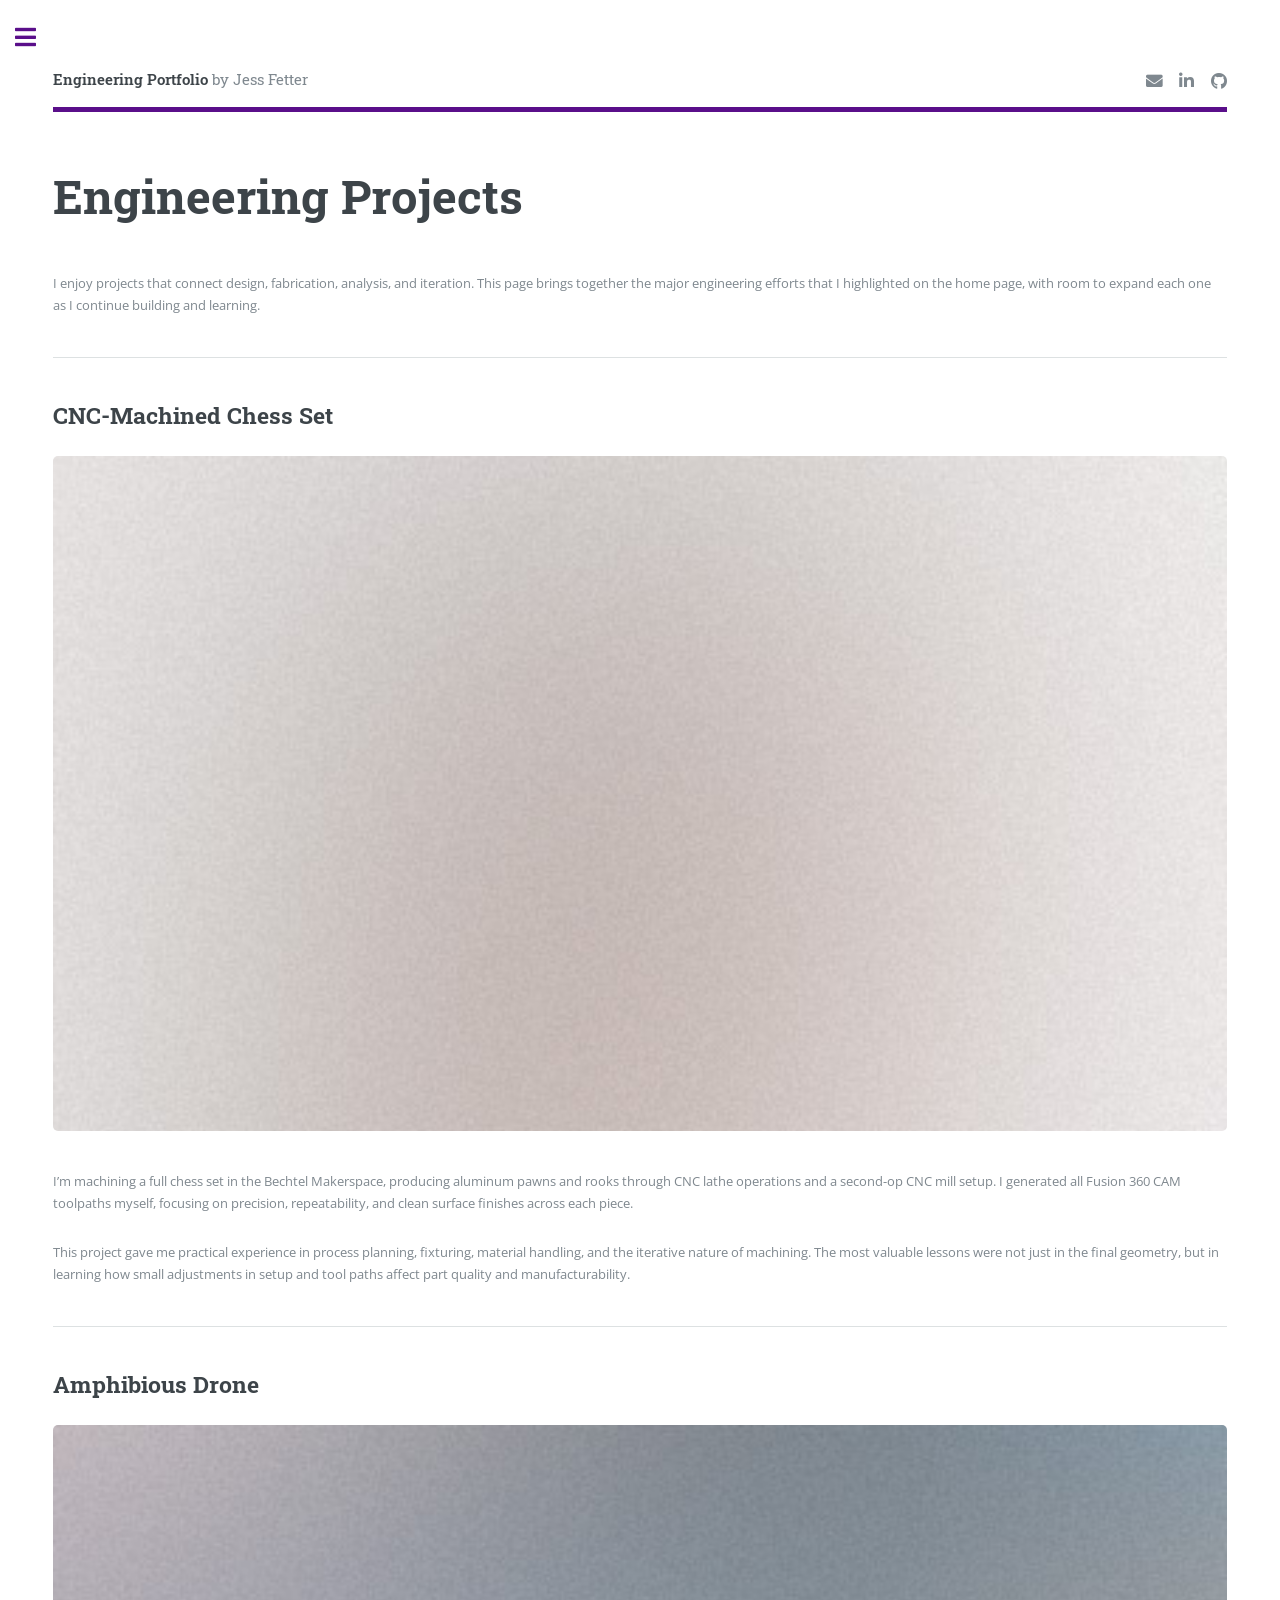
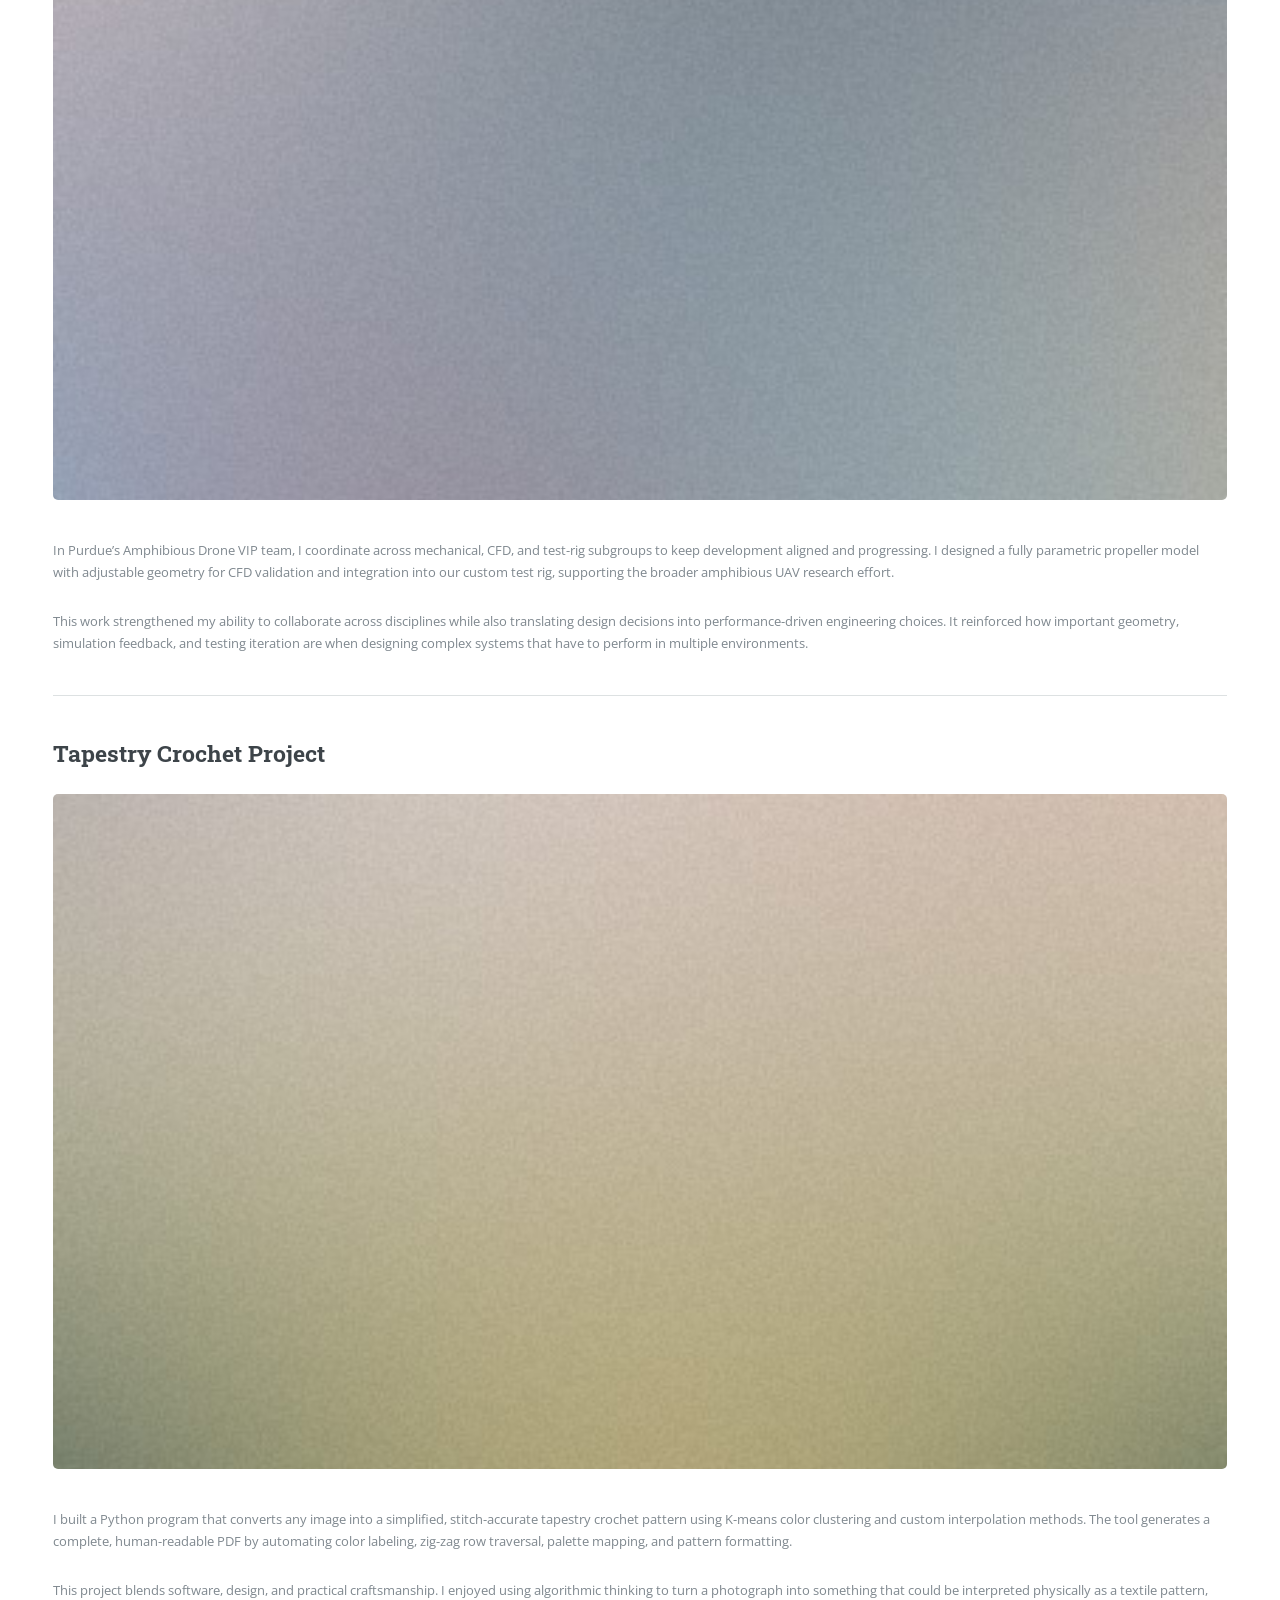
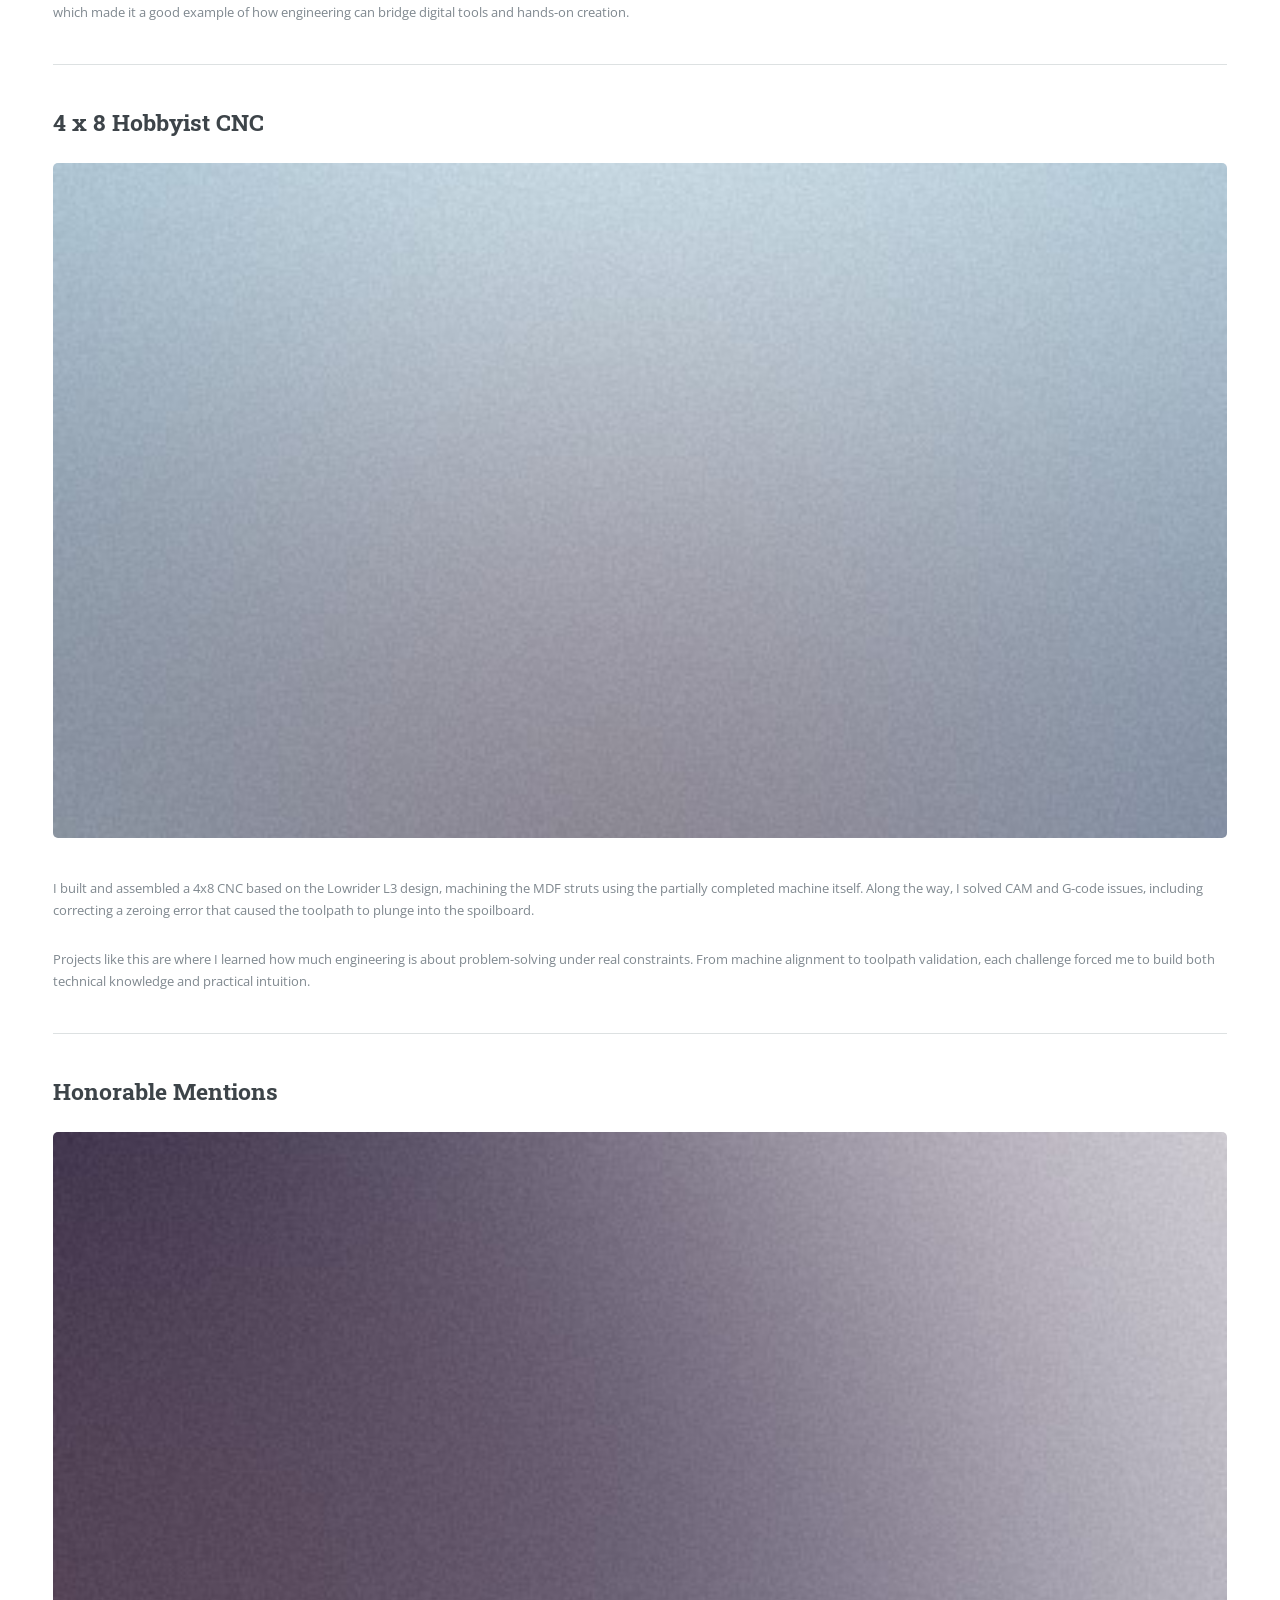
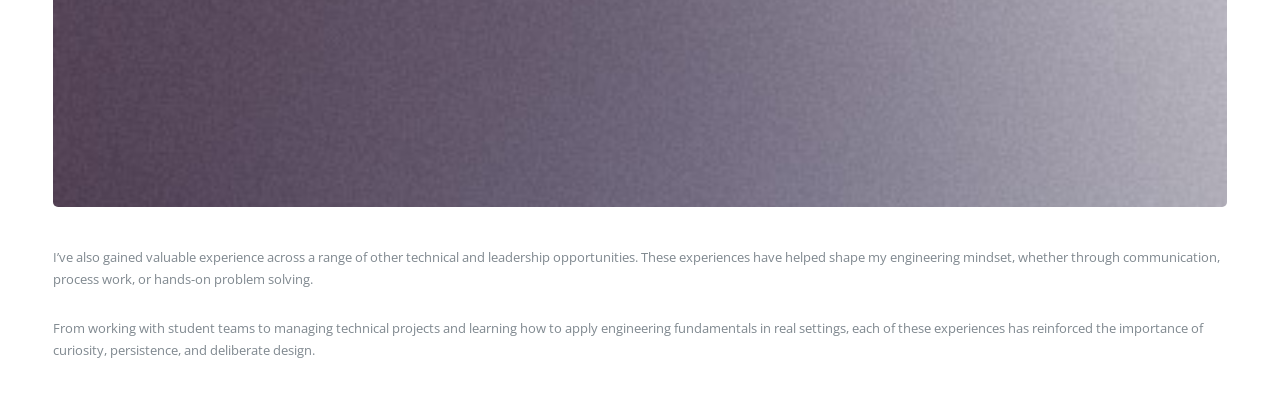
==== Engineering_Projects.html @ 014256ee "Added Images and Specific webpages - image selection still needs a lot of work" ====
<!DOCTYPE HTML>
<!--
	Editorial by HTML5 UP
	html5up.net | @ajlkn
	Free for personal and commercial use under the CCA 3.0 license (html5up.net/license)
-->
<html>
	<head>
		<title>Engineering Projects - Editorial by HTML5 UP</title>
		<meta charset="utf-8" />
		<meta name="viewport" content="width=device-width, initial-scale=1, user-scalable=no" />
		<link rel="stylesheet" href="assets/css/main.css" />
	</head>
	<body class="is-preload">

		<!-- Wrapper -->
			<div id="wrapper">

				<!-- Main -->
					<div id="main">
						<div class="inner">

							<!-- Header -->
								<header id="header">
									<a href="index.html" class="logo"><strong>Engineering Portfolio</strong> by Jess Fetter</a>
									<ul class="icons">
										<li><a href="mailto:fetterj@purdue.edu" class="icon solid fa-envelope" target="_blank" rel="noopener noreferrer"><span class="label">Email</span></a></li>
										<li><a href="https://www.linkedin.com/in/jessfetter" class="icon brands fa-linkedin-in" target="_blank" rel="noopener noreferrer"><span class="label">linkedin</span></a></li>
										<li><a href="https://github.com/JessFetter" class="icon brands fab fa-github" target="_blank" rel="noopener noreferrer"><span class="label">github</span></a></li>
									</ul>
								</header>

							<!-- Content -->
								<section id="engineering-projects">
									<header class="main">
										<h1>Engineering Projects</h1>
									</header>

									<p>I enjoy projects that connect design, fabrication, analysis, and iteration. This page brings together the major engineering efforts that I highlighted on the home page, with room to expand each one as I continue building and learning.</p>

									<hr class="major" />

									<article id="chess-set">
										<h2>CNC-Machined Chess Set</h2>
										<span class="image main"><img src="images/pic01.jpg" alt="CNC-machined chess set project" /></span>
										<p>I’m machining a full chess set in the Bechtel Makerspace, producing aluminum pawns and rooks through CNC lathe operations and a second-op CNC mill setup. I generated all Fusion 360 CAM toolpaths myself, focusing on precision, repeatability, and clean surface finishes across each piece.</p>
										<p>This project gave me practical experience in process planning, fixturing, material handling, and the iterative nature of machining. The most valuable lessons were not just in the final geometry, but in learning how small adjustments in setup and tool paths affect part quality and manufacturability.</p>
									</article>

									<hr class="major" />

									<article id="amphibious-drone">
										<h2>Amphibious Drone</h2>
										<span class="image main"><img src="images/pic02.jpg" alt="Amphibious drone project" /></span>
										<p>In Purdue’s Amphibious Drone VIP team, I coordinate across mechanical, CFD, and test-rig subgroups to keep development aligned and progressing. I designed a fully parametric propeller model with adjustable geometry for CFD validation and integration into our custom test rig, supporting the broader amphibious UAV research effort.</p>
										<p>This work strengthened my ability to collaborate across disciplines while also translating design decisions into performance-driven engineering choices. It reinforced how important geometry, simulation feedback, and testing iteration are when designing complex systems that have to perform in multiple environments.</p>
									</article>

									<hr class="major" />

									<article id="tapestry-crochet">
										<h2>Tapestry Crochet Project</h2>
										<span class="image main"><img src="images/pic03.jpg" alt="Tapestry crochet project" /></span>
										<p>I built a Python program that converts any image into a simplified, stitch-accurate tapestry crochet pattern using K-means color clustering and custom interpolation methods. The tool generates a complete, human-readable PDF by automating color labeling, zig-zag row traversal, palette mapping, and pattern formatting.</p>
										<p>This project blends software, design, and practical craftsmanship. I enjoyed using algorithmic thinking to turn a photograph into something that could be interpreted physically as a textile pattern, which made it a good example of how engineering can bridge digital tools and hands-on creation.</p>
									</article>

									<hr class="major" />

									<article id="hobbyist-cnc">
										<h2>4 x 8 Hobbyist CNC</h2>
										<span class="image main"><img src="images/pic04.jpg" alt="Hobbyist CNC project" /></span>
										<p>I built and assembled a 4x8 CNC based on the Lowrider L3 design, machining the MDF struts using the partially completed machine itself. Along the way, I solved CAM and G-code issues, including correcting a zeroing error that caused the toolpath to plunge into the spoilboard.</p>
										<p>Projects like this are where I learned how much engineering is about problem-solving under real constraints. From machine alignment to toolpath validation, each challenge forced me to build both technical knowledge and practical intuition.</p>
									</article>

									<hr class="major" />

									<article id="honorable-mentions">
										<h2>Honorable Mentions</h2>
										<span class="image main"><img src="images/pic05.jpg" alt="Honorable mentions project" /></span>
										<p>I’ve also gained valuable experience across a range of other technical and leadership opportunities. These experiences have helped shape my engineering mindset, whether through communication, process work, or hands-on problem solving.</p>
										<p>From working with student teams to managing technical projects and learning how to apply engineering fundamentals in real settings, each of these experiences has reinforced the importance of curiosity, persistence, and deliberate design.</p>
									</article>

								</section>

						</div>
					</div>

<!-- Sidebar -->
					<div id="sidebar">
						<div class="inner">

							<!-- Menu -->
								<nav id="menu">
									<header class="major">
										<h2>Menu</h2>
									</header>
									<ul>
											<li><a href="index.html">Home</a></li>
											<li>
												<span class="opener">Projects</span>
												<ul>
													<li><a href="Engineering_Projects.html">Engineering Projects</a></li>													<li><a href="upper_story.html">Upper Story</a></li>													<li><a href="fun_projects.html">Fun / Random Projects</a></li>
												</ul>
											</li>
											<li><a href="Fetter,Jessica - Resume Fall 2026.pdf" target="_blank" rel="noopener noreferrer">Resume</a></li>
									</ul>
								</nav>



							<!-- Section -->
								<section>
									<header class="major">
										<h2>Get in touch</h2>
									</header>
									<ul class="contact">
										<li class="icon solid fa-envelope"><a href="mailto:fetterj@purdue.edu">fetterj@purdue.edu</a></li>
										<li class="icon brands fa-linkedin-in"><a href = "https://www.linkedin.com/in/jessfetter">www.linkedin.com/in/jessfetter</a></li>
										<li class="icon brands fab fa-github"><a href="https://github.com/JessFetter">https://github.com/JessFetter</a></li>
										<li class="icon solid fa-phone">(585) 667-4882</li>
									</ul>
								</section>

							<!-- Footer -->
								<footer id="footer">
									<p class="copyright">&copy; 2026 Jessica Fetter | MIT License. Design: <a href="https://html5up.net" target="_blank" rel="noopener noreferrer">HTML5 UP</a>.</p>
								</footer>
						</div>
					</div>

			</div>

		<!-- Scripts -->
			<script src="assets/js/jquery.min.js"></script>
			<script src="assets/js/browser.min.js"></script>
			<script src="assets/js/breakpoints.min.js"></script>
			<script src="assets/js/util.js"></script>
			<script src="assets/js/main.js"></script>

	</body>
</html>
---- assets/css/main.css ----
@import url(fontawesome-all.min.css);
@import url("https://fonts.googleapis.com/css?family=Open+Sans:400,600,400italic,600italic|Roboto+Slab:400,700");
/*
	Editorial by HTML5 UP
	html5up.net | @ajlkn
	Free for personal and commercial use under the CCA 3.0 license (html5up.net/license)
*/
html, body, div, span, applet, object,
iframe, h1, h2, h3, h4, h5, h6, p, blockquote,
pre, a, abbr, acronym, address, big, cite,
code, del, dfn, em, img, ins, kbd, q, s, samp,
small, strike, strong, sub, sup, tt, var, b,
u, i, center, dl, dt, dd, ol, ul, li, fieldset,
form, label, legend, table, caption, tbody,
tfoot, thead, tr, th, td, article, aside,
canvas, details, embed, figure, figcaption,
footer, header, hgroup, menu, nav, output, ruby,
section, summary, time, mark, audio, video {
  margin: 0;
  padding: 0;
  border: 0;
  font-size: 100%;
  font: inherit;
  vertical-align: baseline; }

article, aside, details, figcaption, figure,
footer, header, hgroup, menu, nav, section {
  display: block; }

body {
  line-height: 1; }

ol, ul {
  list-style: none; }

blockquote, q {
  quotes: none; }
  blockquote:before, blockquote:after, q:before, q:after {
    content: '';
    content: none; }

table {
  border-collapse: collapse;
  border-spacing: 0; }

body {
  -webkit-text-size-adjust: none; }

mark {
  background-color: transparent;
  color: inherit; }

input::-moz-focus-inner {
  border: 0;
  padding: 0; }

input, select, textarea {
  -moz-appearance: none;
  -webkit-appearance: none;
  -ms-appearance: none;
  appearance: none; }

/* Basic */
@-ms-viewport {
  width: device-width; }

body {
  -ms-overflow-style: scrollbar; }

@media screen and (max-width: 480px) {
  html, body {
    min-width: 320px; } }

html {
  box-sizing: border-box; }

*, *:before, *:after {
  box-sizing: inherit; }

body {
  background: #ffffff; }
  body.is-preload *, body.is-preload *:before, body.is-preload *:after, body.is-resizing *, body.is-resizing *:before, body.is-resizing *:after {
    -moz-animation: none !important;
    -webkit-animation: none !important;
    -ms-animation: none !important;
    animation: none !important;
    -moz-transition: none !important;
    -webkit-transition: none !important;
    -ms-transition: none !important;
    transition: none !important; }

/* Type */
body, input, select, textarea {
  color: #7f888f;
  font-family: "Open Sans", sans-serif;
  font-size: 13pt;
  font-weight: 400;
  line-height: 1.65; }
  @media screen and (max-width: 1680px) {
    body, input, select, textarea {
      font-size: 11pt; } }
  @media screen and (max-width: 1280px) {
    body, input, select, textarea {
      font-size: 10pt; } }
  @media screen and (max-width: 360px) {
    body, input, select, textarea {
      font-size: 9pt; } }

a {
  -moz-transition: color 0.2s ease-in-out, border-bottom-color 0.2s ease-in-out;
  -webkit-transition: color 0.2s ease-in-out, border-bottom-color 0.2s ease-in-out;
  -ms-transition: color 0.2s ease-in-out, border-bottom-color 0.2s ease-in-out;
  transition: color 0.2s ease-in-out, border-bottom-color 0.2s ease-in-out;
  border-bottom: dotted 1px;
  color: #5a0f8a;
  text-decoration: none; }
  a:hover {
    border-bottom-color: #5a0f8a;
    color: #5a0f8a !important; }
    a:hover strong {
      color: inherit; }

strong, b {
  color: #3d4449;
  font-weight: 600; }

em, i {
  font-style: italic; }

p {
  margin: 0 0 2em 0; }

h1, h2, h3, h4, h5, h6 {
  color: #3d4449;
  font-family: "Roboto Slab", serif;
  font-weight: 700;
  line-height: 1.5;
  margin: 0 0 1em 0; }
  h1 a, h2 a, h3 a, h4 a, h5 a, h6 a {
    color: inherit;
    text-decoration: none;
    border-bottom: 0; }

h1 {
  font-size: 4em;
  margin: 0 0 0.5em 0;
  line-height: 1.3; }

h2 {
  font-size: 1.75em; }

h3 {
  font-size: 1.25em; }

h4 {
  font-size: 1.1em; }

h5 {
  font-size: 0.9em; }

h6 {
  font-size: 0.7em; }

@media screen and (max-width: 1680px) {
  h1 {
    font-size: 3.5em; } }

@media screen and (max-width: 980px) {
  h1 {
    font-size: 3.25em; } }

@media screen and (max-width: 736px) {
  h1 {
    font-size: 2em;
    line-height: 1.4; }
  h2 {
    font-size: 1.5em; } }

sub {
  font-size: 0.8em;
  position: relative;
  top: 0.5em; }

sup {
  font-size: 0.8em;
  position: relative;
  top: -0.5em; }

blockquote {
  border-left: solid 3px rgba(210, 215, 217, 0.75);
  font-style: italic;
  margin: 0 0 2em 0;
  padding: 0.5em 0 0.5em 2em; }

code {
  background: rgba(230, 235, 237, 0.25);
  border-radius: 0.375em;
  border: solid 1px rgba(210, 215, 217, 0.75);
  font-family: "Courier New", monospace;
  font-size: 0.9em;
  margin: 0 0.25em;
  padding: 0.25em 0.65em; }

pre {
  -webkit-overflow-scrolling: touch;
  font-family: "Courier New", monospace;
  font-size: 0.9em;
  margin: 0 0 2em 0; }
  pre code {
    display: block;
    line-height: 1.75;
    padding: 1em 1.5em;
    overflow-x: auto; }

hr {
  border: 0;
  border-bottom: solid 1px rgba(210, 215, 217, 0.75);
  margin: 2em 0; }
  hr.major {
    margin: 3em 0; }

.align-left {
  text-align: left; }

.align-center {
  text-align: center; }

.align-right {
  text-align: right; }

/* Row */
.row {
  display: flex;
  flex-wrap: wrap;
  box-sizing: border-box;
  align-items: stretch; }
  .row > * {
    box-sizing: border-box; }
  .row.gtr-uniform > * > :last-child {
    margin-bottom: 0; }
  .row.aln-left {
    justify-content: flex-start; }
  .row.aln-center {
    justify-content: center; }
  .row.aln-right {
    justify-content: flex-end; }
  .row.aln-top {
    align-items: flex-start; }
  .row.aln-middle {
    align-items: center; }
  .row.aln-bottom {
    align-items: flex-end; }
  .row > .imp {
    order: -1; }
  .row > .col-1 {
    width: 8.33333%; }
  .row > .off-1 {
    margin-left: 8.33333%; }
  .row > .col-2 {
    width: 16.66667%; }
  .row > .off-2 {
    margin-left: 16.66667%; }
  .row > .col-3 {
    width: 25%; }
  .row > .off-3 {
    margin-left: 25%; }
  .row > .col-4 {
    width: 33.33333%; }
  .row > .off-4 {
    margin-left: 33.33333%; }
  .row > .col-5 {
    width: 41.66667%; }
  .row > .off-5 {
    margin-left: 41.66667%; }
  .row > .col-6 {
    width: 50%; }
  .row > .off-6 {
    margin-left: 50%; }
  .row > .col-7 {
    width: 58.33333%; }
  .row > .off-7 {
    margin-left: 58.33333%; }
  .row > .col-8 {
    width: 66.66667%; }
  .row > .off-8 {
    margin-left: 66.66667%; }
  .row > .col-9 {
    width: 75%; }
  .row > .off-9 {
    margin-left: 75%; }
  .row > .col-10 {
    width: 83.33333%; }
  .row > .off-10 {
    margin-left: 83.33333%; }
  .row > .col-11 {
    width: 91.66667%; }
  .row > .off-11 {
    margin-left: 91.66667%; }
  .row > .col-12 {
    width: 100%; }
  .row > .off-12 {
    margin-left: 100%; }
  .row.gtr-0 {
    margin-top: 0;
    margin-left: 0em; }
    .row.gtr-0 > * {
      padding: 0 0 0 0em; }
    .row.gtr-0.gtr-uniform {
      margin-top: 0em; }
      .row.gtr-0.gtr-uniform > * {
        padding-top: 0em; }
  .row.gtr-25 {
    margin-top: 0;
    margin-left: -0.375em; }
    .row.gtr-25 > * {
      padding: 0 0 0 0.375em; }
    .row.gtr-25.gtr-uniform {
      margin-top: -0.375em; }
      .row.gtr-25.gtr-uniform > * {
        padding-top: 0.375em; }
  .row.gtr-50 {
    margin-top: 0;
    margin-left: -0.75em; }
    .row.gtr-50 > * {
      padding: 0 0 0 0.75em; }
    .row.gtr-50.gtr-uniform {
      margin-top: -0.75em; }
      .row.gtr-50.gtr-uniform > * {
        padding-top: 0.75em; }
  .row {
    margin-top: 0;
    margin-left: -1.5em; }
    .row > * {
      padding: 0 0 0 1.5em; }
    .row.gtr-uniform {
      margin-top: -1.5em; }
      .row.gtr-uniform > * {
        padding-top: 1.5em; }
  .row.gtr-150 {
    margin-top: 0;
    margin-left: -2.25em; }
    .row.gtr-150 > * {
      padding: 0 0 0 2.25em; }
    .row.gtr-150.gtr-uniform {
      margin-top: -2.25em; }
      .row.gtr-150.gtr-uniform > * {
        padding-top: 2.25em; }
  .row.gtr-200 {
    margin-top: 0;
    margin-left: -3em; }
    .row.gtr-200 > * {
      padding: 0 0 0 3em; }
    .row.gtr-200.gtr-uniform {
      margin-top: -3em; }
      .row.gtr-200.gtr-uniform > * {
        padding-top: 3em; }
  @media screen and (max-width: 1680px) {
    .row {
      display: flex;
      flex-wrap: wrap;
      box-sizing: border-box;
      align-items: stretch; }
      .row > * {
        box-sizing: border-box; }
      .row.gtr-uniform > * > :last-child {
        margin-bottom: 0; }
      .row.aln-left {
        justify-content: flex-start; }
      .row.aln-center {
        justify-content: center; }
      .row.aln-right {
        justify-content: flex-end; }
      .row.aln-top {
        align-items: flex-start; }
      .row.aln-middle {
        align-items: center; }
      .row.aln-bottom {
        align-items: flex-end; }
      .row > .imp-xlarge {
        order: -1; }
      .row > .col-1-xlarge {
        width: 8.33333%; }
      .row > .off-1-xlarge {
        margin-left: 8.33333%; }
      .row > .col-2-xlarge {
        width: 16.66667%; }
      .row > .off-2-xlarge {
        margin-left: 16.66667%; }
      .row > .col-3-xlarge {
        width: 25%; }
      .row > .off-3-xlarge {
        margin-left: 25%; }
      .row > .col-4-xlarge {
        width: 33.33333%; }
      .row > .off-4-xlarge {
        margin-left: 33.33333%; }
      .row > .col-5-xlarge {
        width: 41.66667%; }
      .row > .off-5-xlarge {
        margin-left: 41.66667%; }
      .row > .col-6-xlarge {
        width: 50%; }
      .row > .off-6-xlarge {
        margin-left: 50%; }
      .row > .col-7-xlarge {
        width: 58.33333%; }
      .row > .off-7-xlarge {
        margin-left: 58.33333%; }
      .row > .col-8-xlarge {
        width: 66.66667%; }
      .row > .off-8-xlarge {
        margin-left: 66.66667%; }
      .row > .col-9-xlarge {
        width: 75%; }
      .row > .off-9-xlarge {
        margin-left: 75%; }
      .row > .col-10-xlarge {
        width: 83.33333%; }
      .row > .off-10-xlarge {
        margin-left: 83.33333%; }
      .row > .col-11-xlarge {
        width: 91.66667%; }
      .row > .off-11-xlarge {
        margin-left: 91.66667%; }
      .row > .col-12-xlarge {
        width: 100%; }
      .row > .off-12-xlarge {
        margin-left: 100%; }
      .row.gtr-0 {
        margin-top: 0;
        margin-left: 0em; }
        .row.gtr-0 > * {
          padding: 0 0 0 0em; }
        .row.gtr-0.gtr-uniform {
          margin-top: 0em; }
          .row.gtr-0.gtr-uniform > * {
            padding-top: 0em; }
      .row.gtr-25 {
        margin-top: 0;
        margin-left: -0.375em; }
        .row.gtr-25 > * {
          padding: 0 0 0 0.375em; }
        .row.gtr-25.gtr-uniform {
          margin-top: -0.375em; }
          .row.gtr-25.gtr-uniform > * {
            padding-top: 0.375em; }
      .row.gtr-50 {
        margin-top: 0;
        margin-left: -0.75em; }
        .row.gtr-50 > * {
          padding: 0 0 0 0.75em; }
        .row.gtr-50.gtr-uniform {
          margin-top: -0.75em; }
          .row.gtr-50.gtr-uniform > * {
            padding-top: 0.75em; }
      .row {
        margin-top: 0;
        margin-left: -1.5em; }
        .row > * {
          padding: 0 0 0 1.5em; }
        .row.gtr-uniform {
          margin-top: -1.5em; }
          .row.gtr-uniform > * {
            padding-top: 1.5em; }
      .row.gtr-150 {
        margin-top: 0;
        margin-left: -2.25em; }
        .row.gtr-150 > * {
          padding: 0 0 0 2.25em; }
        .row.gtr-150.gtr-uniform {
          margin-top: -2.25em; }
          .row.gtr-150.gtr-uniform > * {
            padding-top: 2.25em; }
      .row.gtr-200 {
        margin-top: 0;
        margin-left: -3em; }
        .row.gtr-200 > * {
          padding: 0 0 0 3em; }
        .row.gtr-200.gtr-uniform {
          margin-top: -3em; }
          .row.gtr-200.gtr-uniform > * {
            padding-top: 3em; } }
  @media screen and (max-width: 1280px) {
    .row {
      display: flex;
      flex-wrap: wrap;
      box-sizing: border-box;
      align-items: stretch; }
      .row > * {
        box-sizing: border-box; }
      .row.gtr-uniform > * > :last-child {
        margin-bottom: 0; }
      .row.aln-left {
        justify-content: flex-start; }
      .row.aln-center {
        justify-content: center; }
      .row.aln-right {
        justify-content: flex-end; }
      .row.aln-top {
        align-items: flex-start; }
      .row.aln-middle {
        align-items: center; }
      .row.aln-bottom {
        align-items: flex-end; }
      .row > .imp-large {
        order: -1; }
      .row > .col-1-large {
        width: 8.33333%; }
      .row > .off-1-large {
        margin-left: 8.33333%; }
      .row > .col-2-large {
        width: 16.66667%; }
      .row > .off-2-large {
        margin-left: 16.66667%; }
      .row > .col-3-large {
        width: 25%; }
      .row > .off-3-large {
        margin-left: 25%; }
      .row > .col-4-large {
        width: 33.33333%; }
      .row > .off-4-large {
        margin-left: 33.33333%; }
      .row > .col-5-large {
        width: 41.66667%; }
      .row > .off-5-large {
        margin-left: 41.66667%; }
      .row > .col-6-large {
        width: 50%; }
      .row > .off-6-large {
        margin-left: 50%; }
      .row > .col-7-large {
        width: 58.33333%; }
      .row > .off-7-large {
        margin-left: 58.33333%; }
      .row > .col-8-large {
        width: 66.66667%; }
      .row > .off-8-large {
        margin-left: 66.66667%; }
      .row > .col-9-large {
        width: 75%; }
      .row > .off-9-large {
        margin-left: 75%; }
      .row > .col-10-large {
        width: 83.33333%; }
      .row > .off-10-large {
        margin-left: 83.33333%; }
      .row > .col-11-large {
        width: 91.66667%; }
      .row > .off-11-large {
        margin-left: 91.66667%; }
      .row > .col-12-large {
        width: 100%; }
      .row > .off-12-large {
        margin-left: 100%; }
      .row.gtr-0 {
        margin-top: 0;
        margin-left: 0em; }
        .row.gtr-0 > * {
          padding: 0 0 0 0em; }
        .row.gtr-0.gtr-uniform {
          margin-top: 0em; }
          .row.gtr-0.gtr-uniform > * {
            padding-top: 0em; }
      .row.gtr-25 {
        margin-top: 0;
        margin-left: -0.375em; }
        .row.gtr-25 > * {
          padding: 0 0 0 0.375em; }
        .row.gtr-25.gtr-uniform {
          margin-top: -0.375em; }
          .row.gtr-25.gtr-uniform > * {
            padding-top: 0.375em; }
      .row.gtr-50 {
        margin-top: 0;
        margin-left: -0.75em; }
        .row.gtr-50 > * {
          padding: 0 0 0 0.75em; }
        .row.gtr-50.gtr-uniform {
          margin-top: -0.75em; }
          .row.gtr-50.gtr-uniform > * {
            padding-top: 0.75em; }
      .row {
        margin-top: 0;
        margin-left: -1.5em; }
        .row > * {
          padding: 0 0 0 1.5em; }
        .row.gtr-uniform {
          margin-top: -1.5em; }
          .row.gtr-uniform > * {
            padding-top: 1.5em; }
      .row.gtr-150 {
        margin-top: 0;
        margin-left: -2.25em; }
        .row.gtr-150 > * {
          padding: 0 0 0 2.25em; }
        .row.gtr-150.gtr-uniform {
          margin-top: -2.25em; }
          .row.gtr-150.gtr-uniform > * {
            padding-top: 2.25em; }
      .row.gtr-200 {
        margin-top: 0;
        margin-left: -3em; }
        .row.gtr-200 > * {
          padding: 0 0 0 3em; }
        .row.gtr-200.gtr-uniform {
          margin-top: -3em; }
          .row.gtr-200.gtr-uniform > * {
            padding-top: 3em; } }
  @media screen and (max-width: 980px) {
    .row {
      display: flex;
      flex-wrap: wrap;
      box-sizing: border-box;
      align-items: stretch; }
      .row > * {
        box-sizing: border-box; }
      .row.gtr-uniform > * > :last-child {
        margin-bottom: 0; }
      .row.aln-left {
        justify-content: flex-start; }
      .row.aln-center {
        justify-content: center; }
      .row.aln-right {
        justify-content: flex-end; }
      .row.aln-top {
        align-items: flex-start; }
      .row.aln-middle {
        align-items: center; }
      .row.aln-bottom {
        align-items: flex-end; }
      .row > .imp-medium {
        order: -1; }
      .row > .col-1-medium {
        width: 8.33333%; }
      .row > .off-1-medium {
        margin-left: 8.33333%; }
      .row > .col-2-medium {
        width: 16.66667%; }
      .row > .off-2-medium {
        margin-left: 16.66667%; }
      .row > .col-3-medium {
        width: 25%; }
      .row > .off-3-medium {
        margin-left: 25%; }
      .row > .col-4-medium {
        width: 33.33333%; }
      .row > .off-4-medium {
        margin-left: 33.33333%; }
      .row > .col-5-medium {
        width: 41.66667%; }
      .row > .off-5-medium {
        margin-left: 41.66667%; }
      .row > .col-6-medium {
        width: 50%; }
      .row > .off-6-medium {
        margin-left: 50%; }
      .row > .col-7-medium {
        width: 58.33333%; }
      .row > .off-7-medium {
        margin-left: 58.33333%; }
      .row > .col-8-medium {
        width: 66.66667%; }
      .row > .off-8-medium {
        margin-left: 66.66667%; }
      .row > .col-9-medium {
        width: 75%; }
      .row > .off-9-medium {
        margin-left: 75%; }
      .row > .col-10-medium {
        width: 83.33333%; }
      .row > .off-10-medium {
        margin-left: 83.33333%; }
      .row > .col-11-medium {
        width: 91.66667%; }
      .row > .off-11-medium {
        margin-left: 91.66667%; }
      .row > .col-12-medium {
        width: 100%; }
      .row > .off-12-medium {
        margin-left: 100%; }
      .row.gtr-0 {
        margin-top: 0;
        margin-left: 0em; }
        .row.gtr-0 > * {
          padding: 0 0 0 0em; }
        .row.gtr-0.gtr-uniform {
          margin-top: 0em; }
          .row.gtr-0.gtr-uniform > * {
            padding-top: 0em; }
      .row.gtr-25 {
        margin-top: 0;
        margin-left: -0.375em; }
        .row.gtr-25 > * {
          padding: 0 0 0 0.375em; }
        .row.gtr-25.gtr-uniform {
          margin-top: -0.375em; }
          .row.gtr-25.gtr-uniform > * {
            padding-top: 0.375em; }
      .row.gtr-50 {
        margin-top: 0;
        margin-left: -0.75em; }
        .row.gtr-50 > * {
          padding: 0 0 0 0.75em; }
        .row.gtr-50.gtr-uniform {
          margin-top: -0.75em; }
          .row.gtr-50.gtr-uniform > * {
            padding-top: 0.75em; }
      .row {
        margin-top: 0;
        margin-left: -1.5em; }
        .row > * {
          padding: 0 0 0 1.5em; }
        .row.gtr-uniform {
          margin-top: -1.5em; }
          .row.gtr-uniform > * {
            padding-top: 1.5em; }
      .row.gtr-150 {
        margin-top: 0;
        margin-left: -2.25em; }
        .row.gtr-150 > * {
          padding: 0 0 0 2.25em; }
        .row.gtr-150.gtr-uniform {
          margin-top: -2.25em; }
          .row.gtr-150.gtr-uniform > * {
            padding-top: 2.25em; }
      .row.gtr-200 {
        margin-top: 0;
        margin-left: -3em; }
        .row.gtr-200 > * {
          padding: 0 0 0 3em; }
        .row.gtr-200.gtr-uniform {
          margin-top: -3em; }
          .row.gtr-200.gtr-uniform > * {
            padding-top: 3em; } }
  @media screen and (max-width: 736px) {
    .row {
      display: flex;
      flex-wrap: wrap;
      box-sizing: border-box;
      align-items: stretch; }
      .row > * {
        box-sizing: border-box; }
      .row.gtr-uniform > * > :last-child {
        margin-bottom: 0; }
      .row.aln-left {
        justify-content: flex-start; }
      .row.aln-center {
        justify-content: center; }
      .row.aln-right {
        justify-content: flex-end; }
      .row.aln-top {
        align-items: flex-start; }
      .row.aln-middle {
        align-items: center; }
      .row.aln-bottom {
        align-items: flex-end; }
      .row > .imp-small {
        order: -1; }
      .row > .col-1-small {
        width: 8.33333%; }
      .row > .off-1-small {
        margin-left: 8.33333%; }
      .row > .col-2-small {
        width: 16.66667%; }
      .row > .off-2-small {
        margin-left: 16.66667%; }
      .row > .col-3-small {
        width: 25%; }
      .row > .off-3-small {
        margin-left: 25%; }
      .row > .col-4-small {
        width: 33.33333%; }
      .row > .off-4-small {
        margin-left: 33.33333%; }
      .row > .col-5-small {
        width: 41.66667%; }
      .row > .off-5-small {
        margin-left: 41.66667%; }
      .row > .col-6-small {
        width: 50%; }
      .row > .off-6-small {
        margin-left: 50%; }
      .row > .col-7-small {
        width: 58.33333%; }
      .row > .off-7-small {
        margin-left: 58.33333%; }
      .row > .col-8-small {
        width: 66.66667%; }
      .row > .off-8-small {
        margin-left: 66.66667%; }
      .row > .col-9-small {
        width: 75%; }
      .row > .off-9-small {
        margin-left: 75%; }
      .row > .col-10-small {
        width: 83.33333%; }
      .row > .off-10-small {
        margin-left: 83.33333%; }
      .row > .col-11-small {
        width: 91.66667%; }
      .row > .off-11-small {
        margin-left: 91.66667%; }
      .row > .col-12-small {
        width: 100%; }
      .row > .off-12-small {
        margin-left: 100%; }
      .row.gtr-0 {
        margin-top: 0;
        margin-left: 0em; }
        .row.gtr-0 > * {
          padding: 0 0 0 0em; }
        .row.gtr-0.gtr-uniform {
          margin-top: 0em; }
          .row.gtr-0.gtr-uniform > * {
            padding-top: 0em; }
      .row.gtr-25 {
        margin-top: 0;
        margin-left: -0.375em; }
        .row.gtr-25 > * {
          padding: 0 0 0 0.375em; }
        .row.gtr-25.gtr-uniform {
          margin-top: -0.375em; }
          .row.gtr-25.gtr-uniform > * {
            padding-top: 0.375em; }
      .row.gtr-50 {
        margin-top: 0;
        margin-left: -0.75em; }
        .row.gtr-50 > * {
          padding: 0 0 0 0.75em; }
        .row.gtr-50.gtr-uniform {
          margin-top: -0.75em; }
          .row.gtr-50.gtr-uniform > * {
            padding-top: 0.75em; }
      .row {
        margin-top: 0;
        margin-left: -1.5em; }
        .row > * {
          padding: 0 0 0 1.5em; }
        .row.gtr-uniform {
          margin-top: -1.5em; }
          .row.gtr-uniform > * {
            padding-top: 1.5em; }
      .row.gtr-150 {
        margin-top: 0;
        margin-left: -2.25em; }
        .row.gtr-150 > * {
          padding: 0 0 0 2.25em; }
        .row.gtr-150.gtr-uniform {
          margin-top: -2.25em; }
          .row.gtr-150.gtr-uniform > * {
            padding-top: 2.25em; }
      .row.gtr-200 {
        margin-top: 0;
        margin-left: -3em; }
        .row.gtr-200 > * {
          padding: 0 0 0 3em; }
        .row.gtr-200.gtr-uniform {
          margin-top: -3em; }
          .row.gtr-200.gtr-uniform > * {
            padding-top: 3em; } }
  @media screen and (max-width: 480px) {
    .row {
      display: flex;
      flex-wrap: wrap;
      box-sizing: border-box;
      align-items: stretch; }
      .row > * {
        box-sizing: border-box; }
      .row.gtr-uniform > * > :last-child {
        margin-bottom: 0; }
      .row.aln-left {
        justify-content: flex-start; }
      .row.aln-center {
        justify-content: center; }
      .row.aln-right {
        justify-content: flex-end; }
      .row.aln-top {
        align-items: flex-start; }
      .row.aln-middle {
        align-items: center; }
      .row.aln-bottom {
        align-items: flex-end; }
      .row > .imp-xsmall {
        order: -1; }
      .row > .col-1-xsmall {
        width: 8.33333%; }
      .row > .off-1-xsmall {
        margin-left: 8.33333%; }
      .row > .col-2-xsmall {
        width: 16.66667%; }
      .row > .off-2-xsmall {
        margin-left: 16.66667%; }
      .row > .col-3-xsmall {
        width: 25%; }
      .row > .off-3-xsmall {
        margin-left: 25%; }
      .row > .col-4-xsmall {
        width: 33.33333%; }
      .row > .off-4-xsmall {
        margin-left: 33.33333%; }
      .row > .col-5-xsmall {
        width: 41.66667%; }
      .row > .off-5-xsmall {
        margin-left: 41.66667%; }
      .row > .col-6-xsmall {
        width: 50%; }
      .row > .off-6-xsmall {
        margin-left: 50%; }
      .row > .col-7-xsmall {
        width: 58.33333%; }
      .row > .off-7-xsmall {
        margin-left: 58.33333%; }
      .row > .col-8-xsmall {
        width: 66.66667%; }
      .row > .off-8-xsmall {
        margin-left: 66.66667%; }
      .row > .col-9-xsmall {
        width: 75%; }
      .row > .off-9-xsmall {
        margin-left: 75%; }
      .row > .col-10-xsmall {
        width: 83.33333%; }
      .row > .off-10-xsmall {
        margin-left: 83.33333%; }
      .row > .col-11-xsmall {
        width: 91.66667%; }
      .row > .off-11-xsmall {
        margin-left: 91.66667%; }
      .row > .col-12-xsmall {
        width: 100%; }
      .row > .off-12-xsmall {
        margin-left: 100%; }
      .row.gtr-0 {
        margin-top: 0;
        margin-left: 0em; }
        .row.gtr-0 > * {
          padding: 0 0 0 0em; }
        .row.gtr-0.gtr-uniform {
          margin-top: 0em; }
          .row.gtr-0.gtr-uniform > * {
            padding-top: 0em; }
      .row.gtr-25 {
        margin-top: 0;
        margin-left: -0.375em; }
        .row.gtr-25 > * {
          padding: 0 0 0 0.375em; }
        .row.gtr-25.gtr-uniform {
          margin-top: -0.375em; }
          .row.gtr-25.gtr-uniform > * {
            padding-top: 0.375em; }
      .row.gtr-50 {
        margin-top: 0;
        margin-left: -0.75em; }
        .row.gtr-50 > * {
          padding: 0 0 0 0.75em; }
        .row.gtr-50.gtr-uniform {
          margin-top: -0.75em; }
          .row.gtr-50.gtr-uniform > * {
            padding-top: 0.75em; }
      .row {
        margin-top: 0;
        margin-left: -1.5em; }
        .row > * {
          padding: 0 0 0 1.5em; }
        .row.gtr-uniform {
          margin-top: -1.5em; }
          .row.gtr-uniform > * {
            padding-top: 1.5em; }
      .row.gtr-150 {
        margin-top: 0;
        margin-left: -2.25em; }
        .row.gtr-150 > * {
          padding: 0 0 0 2.25em; }
        .row.gtr-150.gtr-uniform {
          margin-top: -2.25em; }
          .row.gtr-150.gtr-uniform > * {
            padding-top: 2.25em; }
      .row.gtr-200 {
        margin-top: 0;
        margin-left: -3em; }
        .row.gtr-200 > * {
          padding: 0 0 0 3em; }
        .row.gtr-200.gtr-uniform {
          margin-top: -3em; }
          .row.gtr-200.gtr-uniform > * {
            padding-top: 3em; } }

/* Section/Article */
section.special, article.special {
  text-align: center; }

header p {
  font-family: "Roboto Slab", serif;
  font-size: 1em;
  font-weight: 400;
  letter-spacing: 0.075em;
  margin-top: -0.5em;
  text-transform: uppercase; }

header.major > :last-child {
  border-bottom: solid 3px #5a0f8a;
  display: inline-block;
  margin: 0 0 2em 0;
  padding: 0 0.75em 0.5em 0; }

header.main > :last-child {
  margin: 0 0 1em 0; }

/* Form */
form {
  margin: 0 0 2em 0; }

label {
  color: #3d4449;
  display: block;
  font-size: 0.9em;
  font-weight: 600;
  margin: 0 0 1em 0; }

input[type="text"],
input[type="password"],
input[type="email"],
input[type="tel"],
input[type="search"],
input[type="url"],
select,
textarea {
  -moz-appearance: none;
  -webkit-appearance: none;
  -ms-appearance: none;
  appearance: none;
  background: #ffffff;
  border-radius: 0.375em;
  border: none;
  border: solid 1px rgba(210, 215, 217, 0.75);
  color: inherit;
  display: block;
  outline: 0;
  padding: 0 1em;
  text-decoration: none;
  width: 100%; }
  input[type="text"]:invalid,
  input[type="password"]:invalid,
  input[type="email"]:invalid,
  input[type="tel"]:invalid,
  input[type="search"]:invalid,
  input[type="url"]:invalid,
  select:invalid,
  textarea:invalid {
    box-shadow: none; }
  input[type="text"]:focus,
  input[type="password"]:focus,
  input[type="email"]:focus,
  input[type="tel"]:focus,
  input[type="search"]:focus,
  input[type="url"]:focus,
  select:focus,
  textarea:focus {
    border-color: #5a0f8a;
    box-shadow: 0 0 0 1px #5a0f8a; }

select {
  background-image: url("data:image/svg+xml;charset=utf8,%3Csvg xmlns='http://www.w3.org/2000/svg' width='40' height='40' preserveAspectRatio='none' viewBox='0 0 40 40'%3E%3Cpath d='M9.4,12.3l10.4,10.4l10.4-10.4c0.2-0.2,0.5-0.4,0.9-0.4c0.3,0,0.6,0.1,0.9,0.4l3.3,3.3c0.2,0.2,0.4,0.5,0.4,0.9 c0,0.4-0.1,0.6-0.4,0.9L20.7,31.9c-0.2,0.2-0.5,0.4-0.9,0.4c-0.3,0-0.6-0.1-0.9-0.4L4.3,17.3c-0.2-0.2-0.4-0.5-0.4-0.9 c0-0.4,0.1-0.6,0.4-0.9l3.3-3.3c0.2-0.2,0.5-0.4,0.9-0.4S9.1,12.1,9.4,12.3z' fill='rgba(210, 215, 217, 0.75)' /%3E%3C/svg%3E");
  background-size: 1.25em;
  background-repeat: no-repeat;
  background-position: calc(100% - 1em) center;
  height: 2.75em;
  padding-right: 2.75em;
  text-overflow: ellipsis; }
  select option {
    color: #3d4449;
    background: #ffffff; }
  select:focus::-ms-value {
    background-color: transparent; }
  select::-ms-expand {
    display: none; }

input[type="text"],
input[type="password"],
input[type="email"],
input[type="tel"],
input[type="search"],
input[type="url"],
select {
  height: 2.75em; }

textarea {
  padding: 0.75em 1em; }

input[type="checkbox"],
input[type="radio"] {
  -moz-appearance: none;
  -webkit-appearance: none;
  -ms-appearance: none;
  appearance: none;
  display: block;
  float: left;
  margin-right: -2em;
  opacity: 0;
  width: 1em;
  z-index: -1; }
  input[type="checkbox"] + label,
  input[type="radio"] + label {
    text-decoration: none;
    color: #7f888f;
    cursor: pointer;
    display: inline-block;
    font-size: 1em;
    font-weight: 400;
    padding-left: 2.4em;
    padding-right: 0.75em;
    position: relative; }
    input[type="checkbox"] + label:before,
    input[type="radio"] + label:before {
      -moz-osx-font-smoothing: grayscale;
      -webkit-font-smoothing: antialiased;
      display: inline-block;
      font-style: normal;
      font-variant: normal;
      text-rendering: auto;
      line-height: 1;
      text-transform: none !important;
      font-family: 'Font Awesome 5 Free';
      font-weight: 900; }
    input[type="checkbox"] + label:before,
    input[type="radio"] + label:before {
      background: #ffffff;
      border-radius: 0.375em;
      border: solid 1px rgba(210, 215, 217, 0.75);
      content: '';
      display: inline-block;
      font-size: 0.8em;
      height: 2.0625em;
      left: 0;
      line-height: 2.0625em;
      position: absolute;
      text-align: center;
      top: 0;
      width: 2.0625em; }
  input[type="checkbox"]:checked + label:before,
  input[type="radio"]:checked + label:before {
    background: #3d4449;
    border-color: #3d4449;
    color: #ffffff;
    content: '\f00c'; }
  input[type="checkbox"]:focus + label:before,
  input[type="radio"]:focus + label:before {
    border-color: #5a0f8a;
    box-shadow: 0 0 0 1px #5a0f8a; }

input[type="checkbox"] + label:before {
  border-radius: 0.375em; }

input[type="radio"] + label:before {
  border-radius: 100%; }

::-webkit-input-placeholder {
  color: #9fa3a6 !important;
  opacity: 1.0; }

:-moz-placeholder {
  color: #9fa3a6 !important;
  opacity: 1.0; }

::-moz-placeholder {
  color: #9fa3a6 !important;
  opacity: 1.0; }

:-ms-input-placeholder {
  color: #9fa3a6 !important;
  opacity: 1.0; }

/* Box */
.box {
  border-radius: 0.375em;
  border: solid 1px rgba(210, 215, 217, 0.75);
  margin-bottom: 2em;
  padding: 1.5em; }
  .box > :last-child,
  .box > :last-child > :last-child,
  .box > :last-child > :last-child > :last-child {
    margin-bottom: 0; }
  .box.alt {
    border: 0;
    border-radius: 0;
    padding: 0; }

/* Icon */
.icon {
  text-decoration: none;
  border-bottom: none;
  position: relative; }
  .icon:before {
    -moz-osx-font-smoothing: grayscale;
    -webkit-font-smoothing: antialiased;
    display: inline-block;
    font-style: normal;
    font-variant: normal;
    text-rendering: auto;
    line-height: 1;
    text-transform: none !important;
    font-family: 'Font Awesome 5 Free';
    font-weight: 400; }
  .icon > .label {
    display: none; }
  .icon:before {
    line-height: inherit; }
  .icon.solid:before {
    font-weight: 900; }
  .icon.brands:before {
    font-family: 'Font Awesome 5 Brands'; }

/* Image */
.image {
  background-repeat: no-repeat;
  border-radius: 0.375em;
  border: 0;
  display: inline-block;
  position: relative; }
  .image img {
    border-radius: 0.375em;
    display: block; }
  .image.left, .image.right {
    max-width: 40%; }
    .image.left img, .image.right img {
      width: 100%; }
  .image.left {
    float: left;
    padding: 0 1.5em 1em 0;
    top: 0.25em; }
  .image.right {
    float: right;
    padding: 0 0 1em 1.5em;
    top: 0.25em; }
  .image.fit {
    display: block;
    margin: 0 0 2em 0;
    width: 100%; }
    .image.fit img {
      width: 100%;
      height: 60vh;
      object-fit: cover; }
  .image.main {
    display: block;
    margin: 0 0 3em 0;
    width: 100%; }
    .image.main img {
      width: 100%;
      height: 75vh;
      object-fit: cover; }

a.image {
  overflow: hidden; }
  a.image img {
    -moz-transition: -moz-transform 0.2s ease;
    -webkit-transition: -webkit-transform 0.2s ease;
    -ms-transition: -ms-transform 0.2s ease;
    transition: transform 0.2s ease; }
  a.image:hover img {
    -moz-transform: scale(1.075);
    -webkit-transform: scale(1.075);
    -ms-transform: scale(1.075);
    transform: scale(1.075); }

/* List */
ol {
  list-style: decimal;
  margin: 0 0 2em 0;
  padding-left: 1.25em; }
  ol li {
    padding-left: 0.25em; }

ul {
  list-style: disc;
  margin: 0 0 2em 0;
  padding-left: 1em; }
  ul li {
    padding-left: 0.5em; }
  ul.alt {
    list-style: none;
    padding-left: 0; }
    ul.alt li {
      border-top: solid 1px rgba(210, 215, 217, 0.75);
      padding: 0.5em 0; }
      ul.alt li:first-child {
        border-top: 0;
        padding-top: 0; }

dl {
  margin: 0 0 2em 0; }
  dl dt {
    display: block;
    font-weight: 600;
    margin: 0 0 1em 0; }
  dl dd {
    margin-left: 2em; }

/* Actions */
ul.actions {
  display: -moz-flex;
  display: -webkit-flex;
  display: -ms-flex;
  display: flex;
  cursor: default;
  list-style: none;
  margin-left: -1em;
  padding-left: 0; }
  ul.actions li {
    padding: 0 0 0 1em;
    vertical-align: middle; }
  ul.actions.special {
    -moz-justify-content: center;
    -webkit-justify-content: center;
    -ms-justify-content: center;
    justify-content: center;
    width: 100%;
    margin-left: 0; }
    ul.actions.special li:first-child {
      padding-left: 0; }
  ul.actions.stacked {
    -moz-flex-direction: column;
    -webkit-flex-direction: column;
    -ms-flex-direction: column;
    flex-direction: column;
    margin-left: 0; }
    ul.actions.stacked li {
      padding: 1.3em 0 0 0; }
      ul.actions.stacked li:first-child {
        padding-top: 0; }
  ul.actions.fit {
    width: calc(100% + 1em); }
    ul.actions.fit li {
      -moz-flex-grow: 1;
      -webkit-flex-grow: 1;
      -ms-flex-grow: 1;
      flex-grow: 1;
      -moz-flex-shrink: 1;
      -webkit-flex-shrink: 1;
      -ms-flex-shrink: 1;
      flex-shrink: 1;
      width: 100%; }
      ul.actions.fit li > * {
        width: 100%; }
    ul.actions.fit.stacked {
      width: 100%; }

/* Icons */
ul.icons {
  cursor: default;
  list-style: none;
  padding-left: 0; }
  ul.icons li {
    display: inline-block;
    padding: 0 1em 0 0; }
    ul.icons li:last-child {
      padding-right: 0; }
    ul.icons li .icon {
      color: inherit; }
      ul.icons li .icon:before {
        font-size: 1.25em; }

/* Contact */
ul.contact {
  list-style: none;
  padding: 0; }
  ul.contact li {
    text-decoration: none;
    border-top: solid 1px rgba(210, 215, 217, 0.75);
    margin: 1.5em 0 0 0;
    padding: 1.5em 0 0 3em;
    position: relative; }
    ul.contact li:before {
      -moz-osx-font-smoothing: grayscale;
      -webkit-font-smoothing: antialiased;
      display: inline-block;
      font-style: normal;
      font-variant: normal;
      text-rendering: auto;
      line-height: 1;
      text-transform: none !important;
      font-family: 'Font Awesome 5 Free';
      font-weight: 400; }
    ul.contact li:before {
      color: #5a0f8a;
      display: inline-block;
      font-size: 1.5em;
      height: 1.125em;
      left: 0;
      line-height: 1.125em;
      position: absolute;
      text-align: center;
      top: 1em;
      width: 1.5em; }
    ul.contact li:first-child {
      border-top: 0;
      margin-top: 0;
      padding-top: 0; }
      ul.contact li:first-child:before {
        top: 0; }
    ul.contact li a {
      color: inherit; }

/* Pagination */
ul.pagination {
  cursor: default;
  list-style: none;
  padding-left: 0; }
  ul.pagination li {
    display: inline-block;
    padding-left: 0;
    vertical-align: middle; }
    ul.pagination li > .page {
      -moz-transition: background-color 0.2s ease-in-out, color 0.2s ease-in-out;
      -webkit-transition: background-color 0.2s ease-in-out, color 0.2s ease-in-out;
      -ms-transition: background-color 0.2s ease-in-out, color 0.2s ease-in-out;
      transition: background-color 0.2s ease-in-out, color 0.2s ease-in-out;
      border-bottom: 0;
      border-radius: 0.375em;
      display: inline-block;
      font-size: 0.8em;
      font-weight: 600;
      height: 2em;
      line-height: 2em;
      margin: 0 0.125em;
      min-width: 2em;
      padding: 0 0.5em;
      text-align: center; }
      ul.pagination li > .page.active {
        background-color: #5a0f8a;
        color: #ffffff !important; }
        ul.pagination li > .page.active:hover {
          background-color: #5a0f8a; }
        ul.pagination li > .page.active:active {
          background-color: #5a0f8a; }
    ul.pagination li:first-child {
      padding-right: 0.75em; }
    ul.pagination li:last-child {
      padding-left: 0.75em; }
  @media screen and (max-width: 480px) {
    ul.pagination li:nth-child(n+2):nth-last-child(n+2) {
      display: none; }
    ul.pagination li:first-child {
      padding-right: 0; } }

/* Table */
.table-wrapper {
  -webkit-overflow-scrolling: touch;
  overflow-x: auto; }

table {
  margin: 0 0 2em 0;
  width: 100%; }
  table tbody tr {
    border: solid 1px rgba(210, 215, 217, 0.75);
    border-left: 0;
    border-right: 0; }
    table tbody tr:nth-child(2n + 1) {
      background-color: rgba(230, 235, 237, 0.25); }
  table td {
    padding: 0.75em 0.75em; }
  table th {
    color: #3d4449;
    font-size: 0.9em;
    font-weight: 600;
    padding: 0 0.75em 0.75em 0.75em;
    text-align: left; }
  table thead {
    border-bottom: solid 2px rgba(210, 215, 217, 0.75); }
  table tfoot {
    border-top: solid 2px rgba(210, 215, 217, 0.75); }
  table.alt {
    border-collapse: separate; }
    table.alt tbody tr td {
      border: solid 1px rgba(210, 215, 217, 0.75);
      border-left-width: 0;
      border-top-width: 0; }
      table.alt tbody tr td:first-child {
        border-left-width: 1px; }
    table.alt tbody tr:first-child td {
      border-top-width: 1px; }
    table.alt thead {
      border-bottom: 0; }
    table.alt tfoot {
      border-top: 0; }

/* Button */
input[type="submit"],
input[type="reset"],
input[type="button"],
button,
.button {
  -moz-appearance: none;
  -webkit-appearance: none;
  -ms-appearance: none;
  appearance: none;
  -moz-transition: background-color 0.2s ease-in-out, color 0.2s ease-in-out;
  -webkit-transition: background-color 0.2s ease-in-out, color 0.2s ease-in-out;
  -ms-transition: background-color 0.2s ease-in-out, color 0.2s ease-in-out;
  transition: background-color 0.2s ease-in-out, color 0.2s ease-in-out;
  background-color: transparent;
  border-radius: 0.375em;
  border: 0;
  box-shadow: inset 0 0 0 2px #5a0f8a;
  color: #5a0f8a !important;
  cursor: pointer;
  display: inline-block;
  font-family: "Roboto Slab", serif;
  font-size: 0.8em;
  font-weight: 700;
  height: 3.5em;
  letter-spacing: 0.075em;
  line-height: 3.5em;
  padding: 0 2.25em;
  text-align: center;
  text-decoration: none;
  text-transform: uppercase;
  white-space: nowrap; }
  input[type="submit"]:hover,
  input[type="reset"]:hover,
  input[type="button"]:hover,
  button:hover,
  .button:hover {
    background-color: rgba(245, 106, 106, 0.05); }
  input[type="submit"]:active,
  input[type="reset"]:active,
  input[type="button"]:active,
  button:active,
  .button:active {
    background-color: rgba(245, 106, 106, 0.15); }
  input[type="submit"].icon:before,
  input[type="reset"].icon:before,
  input[type="button"].icon:before,
  button.icon:before,
  .button.icon:before {
    margin-right: 0.5em; }
  input[type="submit"].fit,
  input[type="reset"].fit,
  input[type="button"].fit,
  button.fit,
  .button.fit {
    width: 100%; }
  input[type="submit"].small,
  input[type="reset"].small,
  input[type="button"].small,
  button.small,
  .button.small {
    font-size: 0.6em; }
  input[type="submit"].large,
  input[type="reset"].large,
  input[type="button"].large,
  button.large,
  .button.large {
    font-size: 1em;
    height: 3.65em;
    line-height: 3.65em; }
  input[type="submit"].primary,
  input[type="reset"].primary,
  input[type="button"].primary,
  button.primary,
  .button.primary {
    background-color: #5a0f8a;
    box-shadow: none;
    color: #ffffff !important; }
    input[type="submit"].primary:hover,
    input[type="reset"].primary:hover,
    input[type="button"].primary:hover,
    button.primary:hover,
    .button.primary:hover {
      background-color: #5a0f8a; }
    input[type="submit"].primary:active,
    input[type="reset"].primary:active,
    input[type="button"].primary:active,
    button.primary:active,
    .button.primary:active {
      background-color: #5a0f8a; }
  input[type="submit"].disabled, input[type="submit"]:disabled,
  input[type="reset"].disabled,
  input[type="reset"]:disabled,
  input[type="button"].disabled,
  input[type="button"]:disabled,
  button.disabled,
  button:disabled,
  .button.disabled,
  .button:disabled {
    pointer-events: none;
    opacity: 0.25; }

/* Mini Posts */
.mini-posts article {
  border-top: solid 1px rgba(210, 215, 217, 0.75);
  margin-top: 2em;
  padding-top: 2em; }
  .mini-posts article .image {
    display: block;
    width: 80%;
    max-width: 360px;
    margin: 0 auto 1.5em auto; }
    .mini-posts article .image img {
      display: block;
      width: 100%;
      height: auto; }
  .mini-posts article:first-child {
    border-top: 0;
    margin-top: 0;
    padding-top: 0; }

/* Features */
.features {
  display: -moz-flex;
  display: -webkit-flex;
  display: -ms-flex;
  display: flex;
  -moz-flex-wrap: wrap;
  -webkit-flex-wrap: wrap;
  -ms-flex-wrap: wrap;
  flex-wrap: wrap;
  margin: 0 0 2em -3em;
  width: calc(100% + 3em); }
  .features article {
    -moz-align-items: center;
    -webkit-align-items: center;
    -ms-align-items: center;
    align-items: center;
    display: -moz-flex;
    display: -webkit-flex;
    display: -ms-flex;
    display: flex;
    margin: 0 0 3em 3em;
    position: relative;
    width: calc(50% - 3em); }
    .features article:nth-child(2n - 1) {
      margin-right: 1.5em; }
    .features article:nth-child(2n) {
      margin-left: 1.5em; }
    .features article:nth-last-child(1), .features article:nth-last-child(2) {
      margin-bottom: 0; }
    .features article .icon {
      -moz-flex-grow: 0;
      -webkit-flex-grow: 0;
      -ms-flex-grow: 0;
      flex-grow: 0;
      -moz-flex-shrink: 0;
      -webkit-flex-shrink: 0;
      -ms-flex-shrink: 0;
      flex-shrink: 0;
      display: block;
      height: 10em;
      line-height: 10em;
      margin: 0 2em 0 0;
      text-align: center;
      width: 10em; }
      .features article .icon:before {
        color: #5a0f8a;
        font-size: 2.75rem;
        position: relative;
        top: 0.05em; }
      .features article .icon:after {
        -moz-transform: rotate(45deg);
        -webkit-transform: rotate(45deg);
        -ms-transform: rotate(45deg);
        transform: rotate(45deg);
        border-radius: 0.25rem;
        border: solid 2px rgba(210, 215, 217, 0.75);
        content: '';
        display: block;
        height: 7em;
        left: 50%;
        margin: -3.5em 0 0 -3.5em;
        position: absolute;
        top: 50%;
        width: 7em; }
    .features article .content {
      -moz-flex-grow: 1;
      -webkit-flex-grow: 1;
      -ms-flex-grow: 1;
      flex-grow: 1;
      -moz-flex-shrink: 1;
      -webkit-flex-shrink: 1;
      -ms-flex-shrink: 1;
      flex-shrink: 1;
      width: 100%; }
      .features article .content > :last-child {
        margin-bottom: 0; }
  @media screen and (max-width: 980px) {
    .features {
      margin: 0 0 2em 0;
      width: 100%; }
      .features article {
        margin: 0 0 3em 0;
        width: 100%; }
        .features article:nth-child(2n - 1) {
          margin-right: 0; }
        .features article:nth-child(2n) {
          margin-left: 0; }
        .features article:nth-last-child(1), .features article:nth-last-child(2) {
          margin-bottom: 3em; }
        .features article:last-child {
          margin-bottom: 0; }
        .features article .icon {
          height: 8em;
          line-height: 8em;
          width: 8em; }
          .features article .icon:before {
            font-size: 2.25rem; }
          .features article .icon:after {
            height: 6em;
            margin: -3em 0 0 -3em;
            width: 6em; } }
  @media screen and (max-width: 480px) {
    .features article {
      -moz-flex-direction: column;
      -webkit-flex-direction: column;
      -ms-flex-direction: column;
      flex-direction: column;
      -moz-align-items: -moz-flex-start;
      -webkit-align-items: -webkit-flex-start;
      -ms-align-items: -ms-flex-start;
      align-items: flex-start; }
      .features article .icon {
        height: 6em;
        line-height: 6em;
        margin: 0 0 1.5em 0;
        width: 6em; }
        .features article .icon:before {
          font-size: 1.5rem; }
        .features article .icon:after {
          height: 4em;
          margin: -2em 0 0 -2em;
          width: 4em; } }
  @media screen and (max-width: 480px) {
    .features article .icon:before {
      font-size: 1.25rem; } }

/* Posts */
.posts {
  display: -moz-flex;
  display: -webkit-flex;
  display: -ms-flex;
  display: flex;
  -moz-flex-wrap: wrap;
  -webkit-flex-wrap: wrap;
  -ms-flex-wrap: wrap;
  flex-wrap: wrap;
  margin: 0 0 2em -6em;
  width: calc(100% + 6em); }
  .posts article {
    -moz-flex-grow: 0;
    -webkit-flex-grow: 0;
    -ms-flex-grow: 0;
    flex-grow: 0;
    -moz-flex-shrink: 1;
    -webkit-flex-shrink: 1;
    -ms-flex-shrink: 1;
    flex-shrink: 1;
    margin: 0 0 6em 6em;
    position: relative;
    width: calc(33.33333% - 6em); }
    .posts article:before {
      background: rgba(210, 215, 217, 0.75);
      content: '';
      display: block;
      height: calc(100% + 6em);
      left: -3em;
      position: absolute;
      top: 0;
      width: 1px; }
    .posts article:after {
      background: rgba(210, 215, 217, 0.75);
      bottom: -3em;
      content: '';
      display: block;
      height: 1px;
      position: absolute;
      right: 0;
      width: calc(100% + 6em); }
    .posts article > :last-child {
      margin-bottom: 0; }
    .posts article .image {
      display: block;
      margin: 0 0 2em 0; }
      .posts article .image img {
        display: block;
        width: 100%; }
  @media screen and (min-width: 1681px) {
    .posts article:nth-child(3n + 1):before {
      display: none; }
    .posts article:nth-child(3n + 1):after {
      width: 100%; }
    .posts article:nth-last-child(1), .posts article:nth-last-child(2), .posts article:nth-last-child(3) {
      margin-bottom: 0; }
      .posts article:nth-last-child(1):before, .posts article:nth-last-child(2):before, .posts article:nth-last-child(3):before {
        height: 100%; }
      .posts article:nth-last-child(1):after, .posts article:nth-last-child(2):after, .posts article:nth-last-child(3):after {
        display: none; } }
  @media screen and (max-width: 1680px) {
    .posts article {
      width: calc(50% - 6em); }
      .posts article:nth-last-child(3) {
        margin-bottom: 6em; } }
  @media screen and (min-width: 481px) and (max-width: 1680px) {
    .posts article:nth-child(2n + 1):before {
      display: none; }
    .posts article:nth-child(2n + 1):after {
      width: 100%; }
    .posts article:nth-last-child(1), .posts article:nth-last-child(2) {
      margin-bottom: 0; }
      .posts article:nth-last-child(1):before, .posts article:nth-last-child(2):before {
        height: 100%; }
      .posts article:nth-last-child(1):after, .posts article:nth-last-child(2):after {
        display: none; } }
  @media screen and (max-width: 736px) {
    .posts {
      margin: 0 0 2em -4.5em;
      width: calc(100% + 4.5em); }
      .posts article {
        margin: 0 0 4.5em 4.5em;
        width: calc(50% - 4.5em); }
        .posts article:before {
          height: calc(100% + 4.5em);
          left: -2.25em; }
        .posts article:after {
          bottom: -2.25em;
          width: calc(100% + 4.5em); }
        .posts article:nth-last-child(3) {
          margin-bottom: 4.5em; } }
  @media screen and (max-width: 480px) {
    .posts {
      margin: 0 0 2em 0;
      width: 100%; }
      .posts article {
        margin: 0 0 4.5em 0;
        width: 100%; }
        .posts article:before {
          display: none; }
        .posts article:after {
          width: 100%; }
        .posts article:last-child {
          margin-bottom: 0; }
          .posts article:last-child:after {
            display: none; } }

/* Wrapper */
#wrapper {
  display: -moz-flex;
  display: -webkit-flex;
  display: -ms-flex;
  display: flex;
  -moz-flex-direction: row-reverse;
  -webkit-flex-direction: row-reverse;
  -ms-flex-direction: row-reverse;
  flex-direction: row-reverse;
  min-height: 100vh; }

/* Main */
#main {
  -moz-flex-grow: 1;
  -webkit-flex-grow: 1;
  -ms-flex-grow: 1;
  flex-grow: 1;
  -moz-flex-shrink: 1;
  -webkit-flex-shrink: 1;
  -ms-flex-shrink: 1;
  flex-shrink: 1;
  width: 100%; }
  #main > .inner {
    padding: 0 6em 0.1em 6em ;
    margin: 0 auto;
    max-width: 110em; }
    #main > .inner > section {
      padding: 6em 0 4em 0 ;
      border-top: solid 2px rgba(210, 215, 217, 0.75); }
      #main > .inner > section:first-of-type {
        border-top: 0 !important; }
  @media screen and (max-width: 1680px) {
    #main > .inner {
      padding: 0 5em 0.1em 5em ; }
      #main > .inner > section {
        padding: 5em 0 3em 0 ; } }
  @media screen and (max-width: 1280px) {
    #main > .inner {
      padding: 0 4em 0.1em 4em ; }
      #main > .inner > section {
        padding: 4em 0 2em 0 ; } }
  @media screen and (max-width: 736px) {
    #main > .inner {
      padding: 0 2em 0.1em 2em ; }
      #main > .inner > section {
        padding: 3em 0 1em 0 ; } }

/* Sidebar */
#search form {
  text-decoration: none;
  position: relative; }
  #search form:before {
    -moz-osx-font-smoothing: grayscale;
    -webkit-font-smoothing: antialiased;
    display: inline-block;
    font-style: normal;
    font-variant: normal;
    text-rendering: auto;
    line-height: 1;
    text-transform: none !important;
    font-family: 'Font Awesome 5 Free';
    font-weight: 900; }
  #search form:before {
    -moz-transform: scaleX(-1);
    -webkit-transform: scaleX(-1);
    -ms-transform: scaleX(-1);
    transform: scaleX(-1);
    color: #7f888f;
    content: '\f002';
    cursor: default;
    display: block;
    font-size: 1.5em;
    height: 2em;
    line-height: 2em;
    opacity: 0.325;
    position: absolute;
    right: 0;
    text-align: center;
    top: 0;
    width: 2em; }
  #search form input[type="text"] {
    padding-right: 2.75em; }

#sidebar {
  -moz-flex-grow: 0;
  -webkit-flex-grow: 0;
  -ms-flex-grow: 0;
  flex-grow: 0;
  -moz-flex-shrink: 0;
  -webkit-flex-shrink: 0;
  -ms-flex-shrink: 0;
  flex-shrink: 0;
  -moz-transition: margin-left 0.5s ease, box-shadow 0.5s ease;
  -webkit-transition: margin-left 0.5s ease, box-shadow 0.5s ease;
  -ms-transition: margin-left 0.5s ease, box-shadow 0.5s ease;
  transition: margin-left 0.5s ease, box-shadow 0.5s ease;
  background-color: #f5f6f7;
  font-size: 0.9em;
  position: relative;
  width: 26em; }
  #sidebar h2 {
    font-size: 1.38889em; }
  #sidebar > .inner {
    padding: 2.22222em 2.22222em 2.44444em 2.22222em ;
    position: relative;
    width: 26em; }
    #sidebar > .inner > * {
      border-bottom: solid 2px rgba(210, 215, 217, 0.75);
      margin: 0 0 3.5em 0;
      padding: 0 0 3.5em 0; }
      #sidebar > .inner > * > :last-child {
        margin-bottom: 0; }
      #sidebar > .inner > *:last-child {
        border-bottom: 0;
        margin-bottom: 0;
        padding-bottom: 0; }
    #sidebar > .inner > .alt {
      background-color: #eff1f2;
      border-bottom: 0;
      margin: -2.22222em 0 4.44444em -2.22222em;
      padding: 2.22222em;
      width: calc(100% + 4.44444em); }
  #sidebar .toggle {
    text-decoration: none;
    -moz-transition: left 0.5s ease;
    -webkit-transition: left 0.5s ease;
    -ms-transition: left 0.5s ease;
    transition: left 0.5s ease;
    -webkit-tap-highlight-color: rgba(255, 255, 255, 0);
    border: 0;
    display: block;
    height: 7.5em;
    left: 26em;
    line-height: 7.5em;
    outline: 0;
    overflow: hidden;
    position: absolute;
    text-align: center;
    text-indent: -15em;
    white-space: nowrap;
    top: 0;
    width: 6em;
    z-index: 10000; }
    #sidebar .toggle:before {
      -moz-osx-font-smoothing: grayscale;
      -webkit-font-smoothing: antialiased;
      display: inline-block;
      font-style: normal;
      font-variant: normal;
      text-rendering: auto;
      line-height: 1;
      text-transform: none !important;
      font-family: 'Font Awesome 5 Free';
      font-weight: 900; }
    #sidebar .toggle:before {
      content: '\f0c9';
      font-size: 2rem;
      height: inherit;
      left: 0;
      line-height: inherit;
      position: absolute;
      text-indent: 0;
      top: 0;
      width: inherit; }
  #sidebar.inactive {
    margin-left: -26em; }
  @media screen and (max-width: 1680px) {
    #sidebar {
      width: 24em; }
      #sidebar > .inner {
        padding: 1.66667em 1.66667em 1.33333em 1.66667em ;
        width: 24em; }
        #sidebar > .inner > .alt {
          margin: -1.66667em 0 3.33333em -1.66667em;
          padding: 1.66667em;
          width: calc(100% + 3.33333em); }
      #sidebar .toggle {
        height: 6.25em;
        left: 24em;
        line-height: 6.25em;
        text-indent: 5em;
        width: 5em; }
        #sidebar .toggle:before {
          font-size: 1.5rem; }
      #sidebar.inactive {
        margin-left: -24em; } }
  @media screen and (max-width: 1280px) {
    #sidebar {
      box-shadow: 0 0 5em 0 rgba(0, 0, 0, 0.175);
      height: 100%;
      left: 0;
      position: fixed;
      top: 0;
      z-index: 10000; }
      #sidebar.inactive {
        box-shadow: none; }
      #sidebar > .inner {
        -webkit-overflow-scrolling: touch;
        height: 100%;
        left: 0;
        overflow-x: hidden;
        overflow-y: auto;
        position: absolute;
        top: 0; }
        #sidebar > .inner:after {
          content: '';
          display: block;
          height: 4em;
          width: 100%; }
      #sidebar .toggle {
        text-indent: 6em;
        width: 6em; }
        #sidebar .toggle:before {
          font-size: 1.5rem;
          margin-left: -0.4375em; }
      body.is-preload #sidebar {
        display: none; } }
  @media screen and (max-width: 736px) {
    #sidebar .toggle {
      text-indent: 7.25em;
      width: 7.25em; }
      #sidebar .toggle:before {
        color: #7f888f;
        margin-left: -0.0625em;
        margin-top: -0.25em;
        font-size: 1.1rem;
        z-index: 1; }
      #sidebar .toggle:after {
        background: rgba(222, 225, 226, 0.75);
        border-radius: 0.375em;
        content: '';
        height: 3.5em;
        left: 1em;
        position: absolute;
        top: 1em;
        width: 5em; } }

/* Header */
#header {
  display: -moz-flex;
  display: -webkit-flex;
  display: -ms-flex;
  display: flex;
  border-bottom: solid 5px #5a0f8a;
  padding: 6em 0 1em 0;
  position: relative; }
  #header > * {
    -moz-flex: 1;
    -webkit-flex: 1;
    -ms-flex: 1;
    flex: 1;
    margin-bottom: 0; }
  #header .logo {
    border-bottom: 0;
    color: inherit;
    font-family: "Roboto Slab", serif;
    font-size: 1.125em; }
  #header .icons {
    text-align: right; }
  @media screen and (max-width: 1680px) {
    #header {
      padding-top: 5em; } }
  @media screen and (max-width: 736px) {
    #header {
      padding-top: 6.5em; }
      #header .logo {
        font-size: 1.25em;
        margin: 0; }
      #header .icons {
        height: 5em;
        line-height: 5em;
        position: absolute;
        right: -0.5em;
        top: 0; } }

/* Banner */
#banner {
  padding: 6em 0 4em 0 ;
  display: -moz-flex;
  display: -webkit-flex;
  display: -ms-flex;
  display: flex; }
  #banner h1 {
    margin-top: -0.125em; }
  #banner .content {
    -moz-flex-grow: 1;
    -webkit-flex-grow: 1;
    -ms-flex-grow: 1;
    flex-grow: 1;
    -moz-flex-shrink: 1;
    -webkit-flex-shrink: 1;
    -ms-flex-shrink: 1;
    flex-shrink: 1;
    width: 50%; }
  #banner .image {
    -moz-flex-grow: 0;
    -webkit-flex-grow: 0;
    -ms-flex-grow: 0;
    flex-grow: 0;
    -moz-flex-shrink: 0;
    -webkit-flex-shrink: 0;
    -ms-flex-shrink: 0;
    flex-shrink: 0;
    display: flex;
    align-items: center;
    justify-content: center;
    overflow: hidden;
    margin: 0 0 2em 4em;
    width: 50%;
    height: auto; }
    #banner .image img {
      display: block;
      height: auto;
      max-height: 100%;
      max-width: 100%;
      width: 100%;
      -moz-object-fit: cover;
      -webkit-object-fit: cover;
      -ms-object-fit: cover;
      object-fit: cover;
      -moz-object-position: center;
      -webkit-object-position: center;
      -ms-object-position: center;
      object-position: center; }
  @media screen and (orientation: portrait) {
    #banner {
      -moz-flex-direction: column-reverse;
      -webkit-flex-direction: column-reverse;
      -ms-flex-direction: column-reverse;
      flex-direction: column-reverse; }
      #banner h1 br {
        display: none; }
      #banner .content {
        -moz-flex-grow: 0;
        -webkit-flex-grow: 0;
        -ms-flex-grow: 0;
        flex-grow: 0;
        -moz-flex-shrink: 0;
        -webkit-flex-shrink: 0;
        -ms-flex-shrink: 0;
        flex-shrink: 0;
        width: 100%; }
      #banner .image {
        -moz-flex-grow: 0;
        -webkit-flex-grow: 0;
        -ms-flex-grow: 0;
        flex-grow: 0;
        -moz-flex-shrink: 0;
        -webkit-flex-shrink: 0;
        -ms-flex-shrink: 0;
        flex-shrink: 0;
        margin: 0 0 4em 0;
        height: 25em;
        max-height: 50vh;
        min-height: 18em;
        width: 100%; } }
  @media screen and (orientation: portrait) and (max-width: 480px) {
    #banner .image {
      max-height: 35vh; } }

/* Footer */
#footer .copyright {
  color: #9fa3a6;
  font-size: 0.9em; }
  #footer .copyright a {
    color: inherit; }

/* Menu */
#menu ul {
  -moz-user-select: none;
  -webkit-user-select: none;
  -ms-user-select: none;
  user-select: none;
  color: #3d4449;
  font-family: "Roboto Slab", serif;
  font-weight: 400;
  letter-spacing: 0.075em;
  list-style: none;
  margin-bottom: 0;
  padding: 0;
  text-transform: uppercase; }
  #menu ul a, #menu ul span {
    border-bottom: 0;
    color: inherit;
    cursor: pointer;
    display: block;
    font-size: 0.9em;
    padding: 0.625em 0; }
    #menu ul a:hover, #menu ul span:hover {
      color: #5a0f8a; }
    #menu ul a.opener, #menu ul span.opener {
      -moz-transition: color 0.2s ease-in-out;
      -webkit-transition: color 0.2s ease-in-out;
      -ms-transition: color 0.2s ease-in-out;
      transition: color 0.2s ease-in-out;
      text-decoration: none;
      -webkit-tap-highlight-color: rgba(255, 255, 255, 0);
      position: relative; }
      #menu ul a.opener:before, #menu ul span.opener:before {
        -moz-osx-font-smoothing: grayscale;
        -webkit-font-smoothing: antialiased;
        display: inline-block;
        font-style: normal;
        font-variant: normal;
        text-rendering: auto;
        line-height: 1;
        text-transform: none !important;
        font-family: 'Font Awesome 5 Free';
        font-weight: 900; }
      #menu ul a.opener:before, #menu ul span.opener:before {
        -moz-transition: color 0.2s ease-in-out, -moz-transform 0.2s ease-in-out;
        -webkit-transition: color 0.2s ease-in-out, -webkit-transform 0.2s ease-in-out;
        -ms-transition: color 0.2s ease-in-out, -ms-transform 0.2s ease-in-out;
        transition: color 0.2s ease-in-out, transform 0.2s ease-in-out;
        color: #9fa3a6;
        content: '\f078';
        position: absolute;
        right: 0; }
      #menu ul a.opener:hover:before, #menu ul span.opener:hover:before {
        color: #5a0f8a; }
      #menu ul a.opener.active + ul, #menu ul span.opener.active + ul {
        display: block; }
      #menu ul a.opener.active:before, #menu ul span.opener.active:before {
        -moz-transform: rotate(-180deg);
        -webkit-transform: rotate(-180deg);
        -ms-transform: rotate(-180deg);
        transform: rotate(-180deg); }

#menu > ul > li {
  border-top: solid 1px rgba(210, 215, 217, 0.75);
  margin: 0.5em 0 0 0;
  padding: 0.5em 0 0 0; }
  #menu > ul > li > ul {
    color: #9fa3a6;
    display: none;
    margin: 0.5em 0 1.5em 0;
    padding-left: 1em; }
    #menu > ul > li > ul a, #menu > ul > li > ul span {
      font-size: 0.8em; }
    #menu > ul > li > ul > li {
      margin: 0.125em 0 0 0;
      padding: 0.125em 0 0 0; }
  #menu > ul > li:first-child {
    border-top: 0;
    margin-top: 0;
    padding-top: 0; }
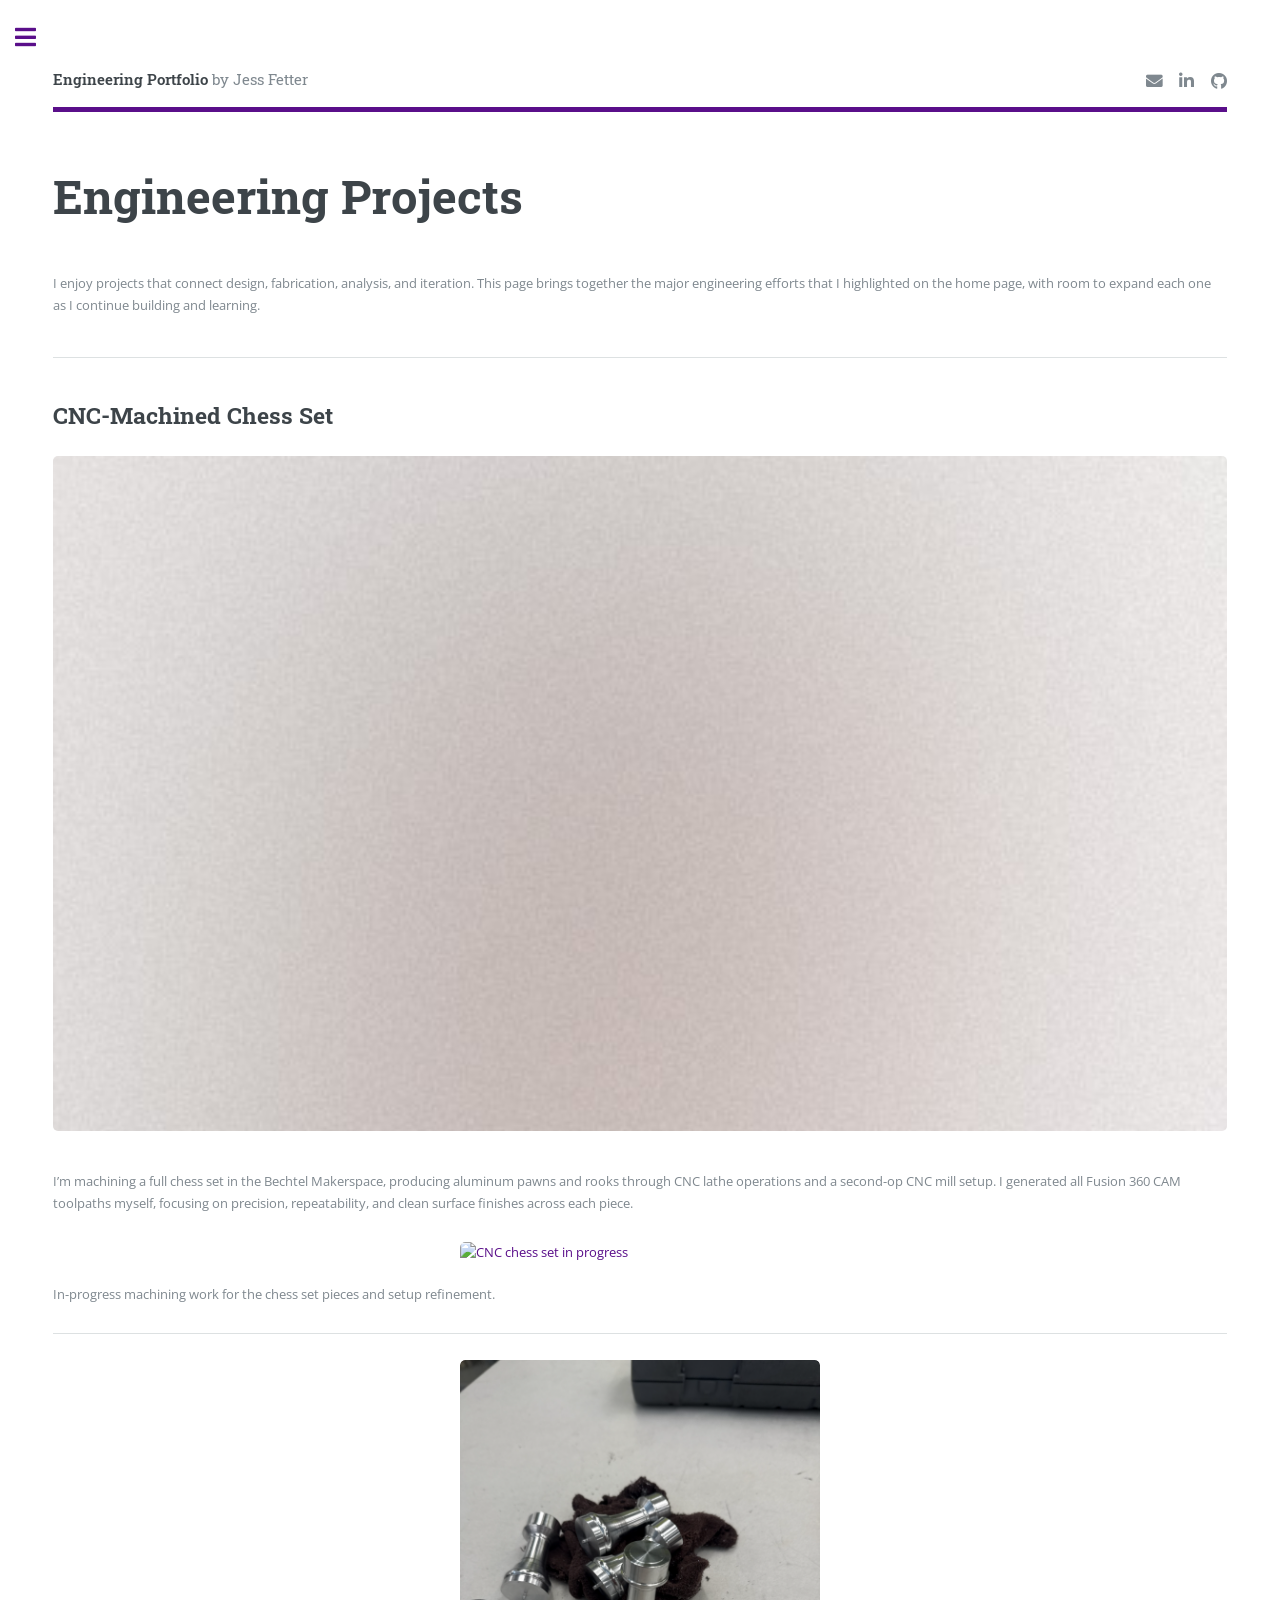
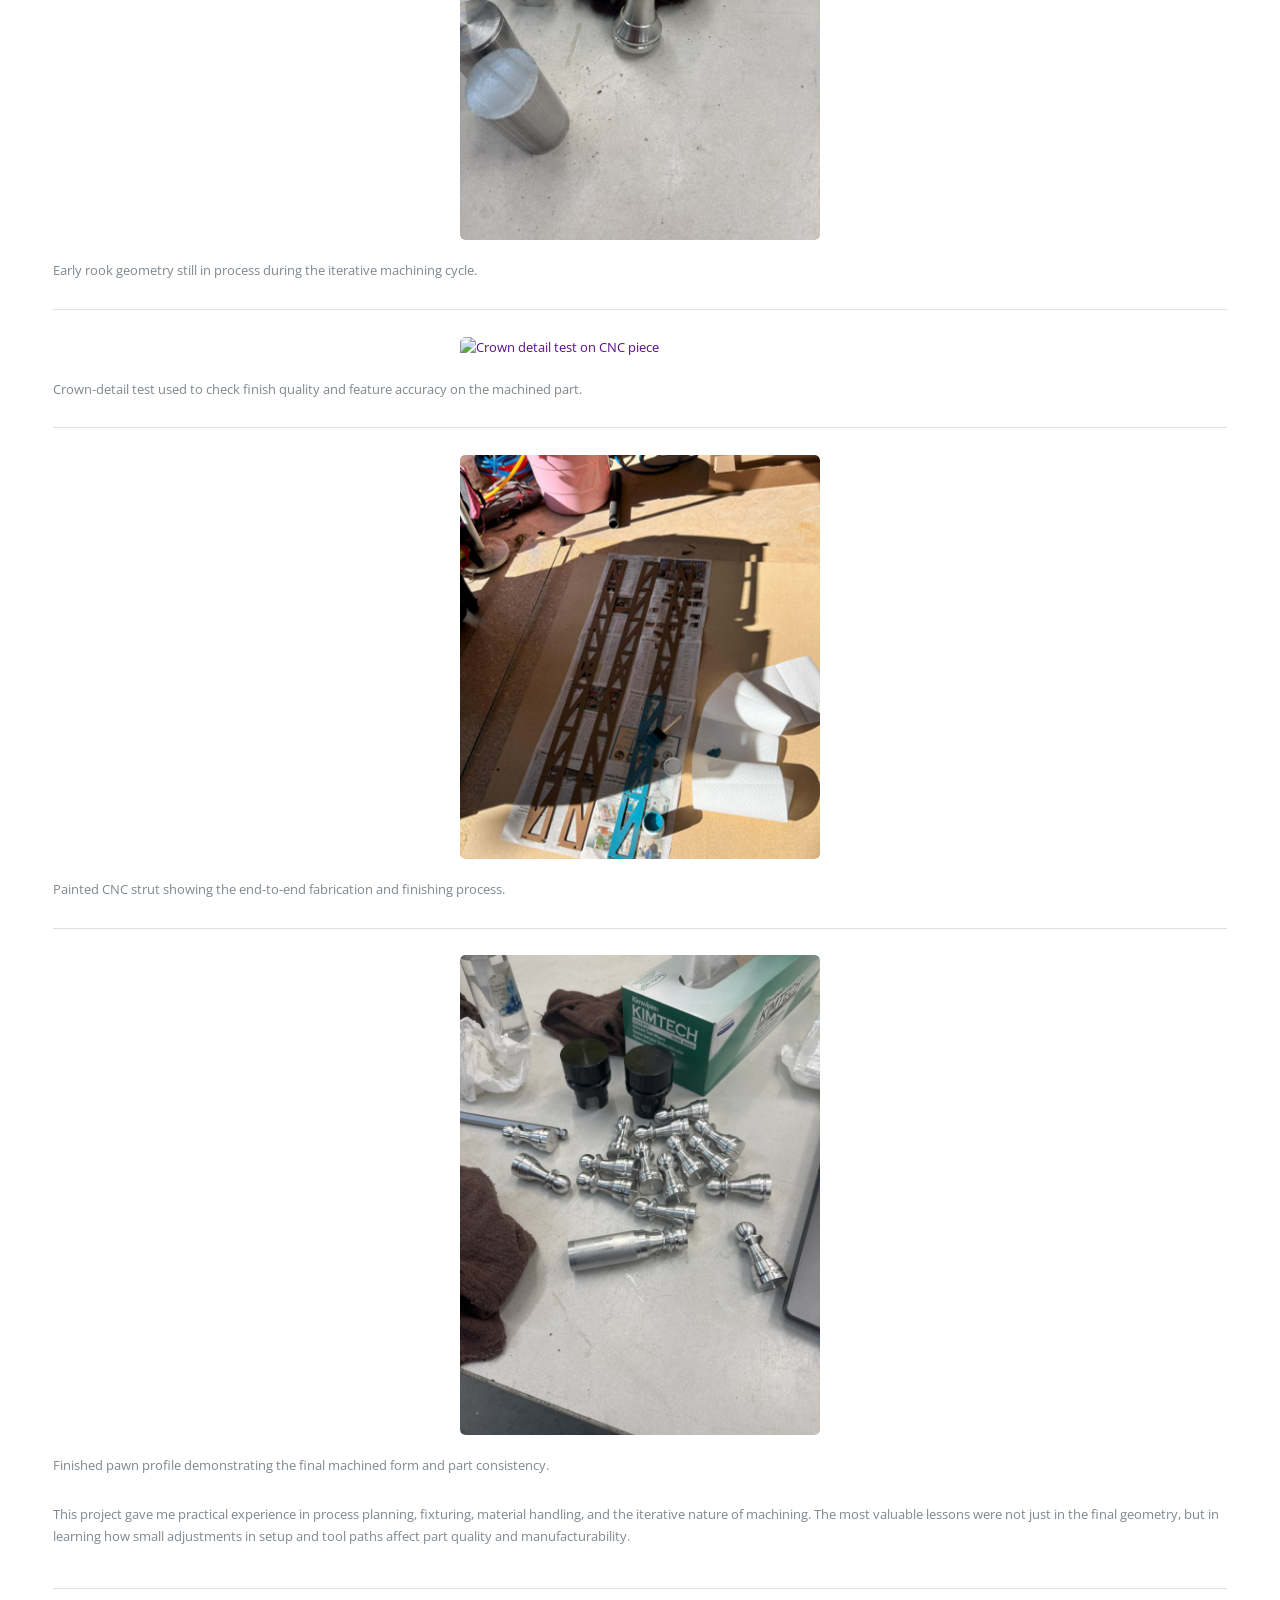
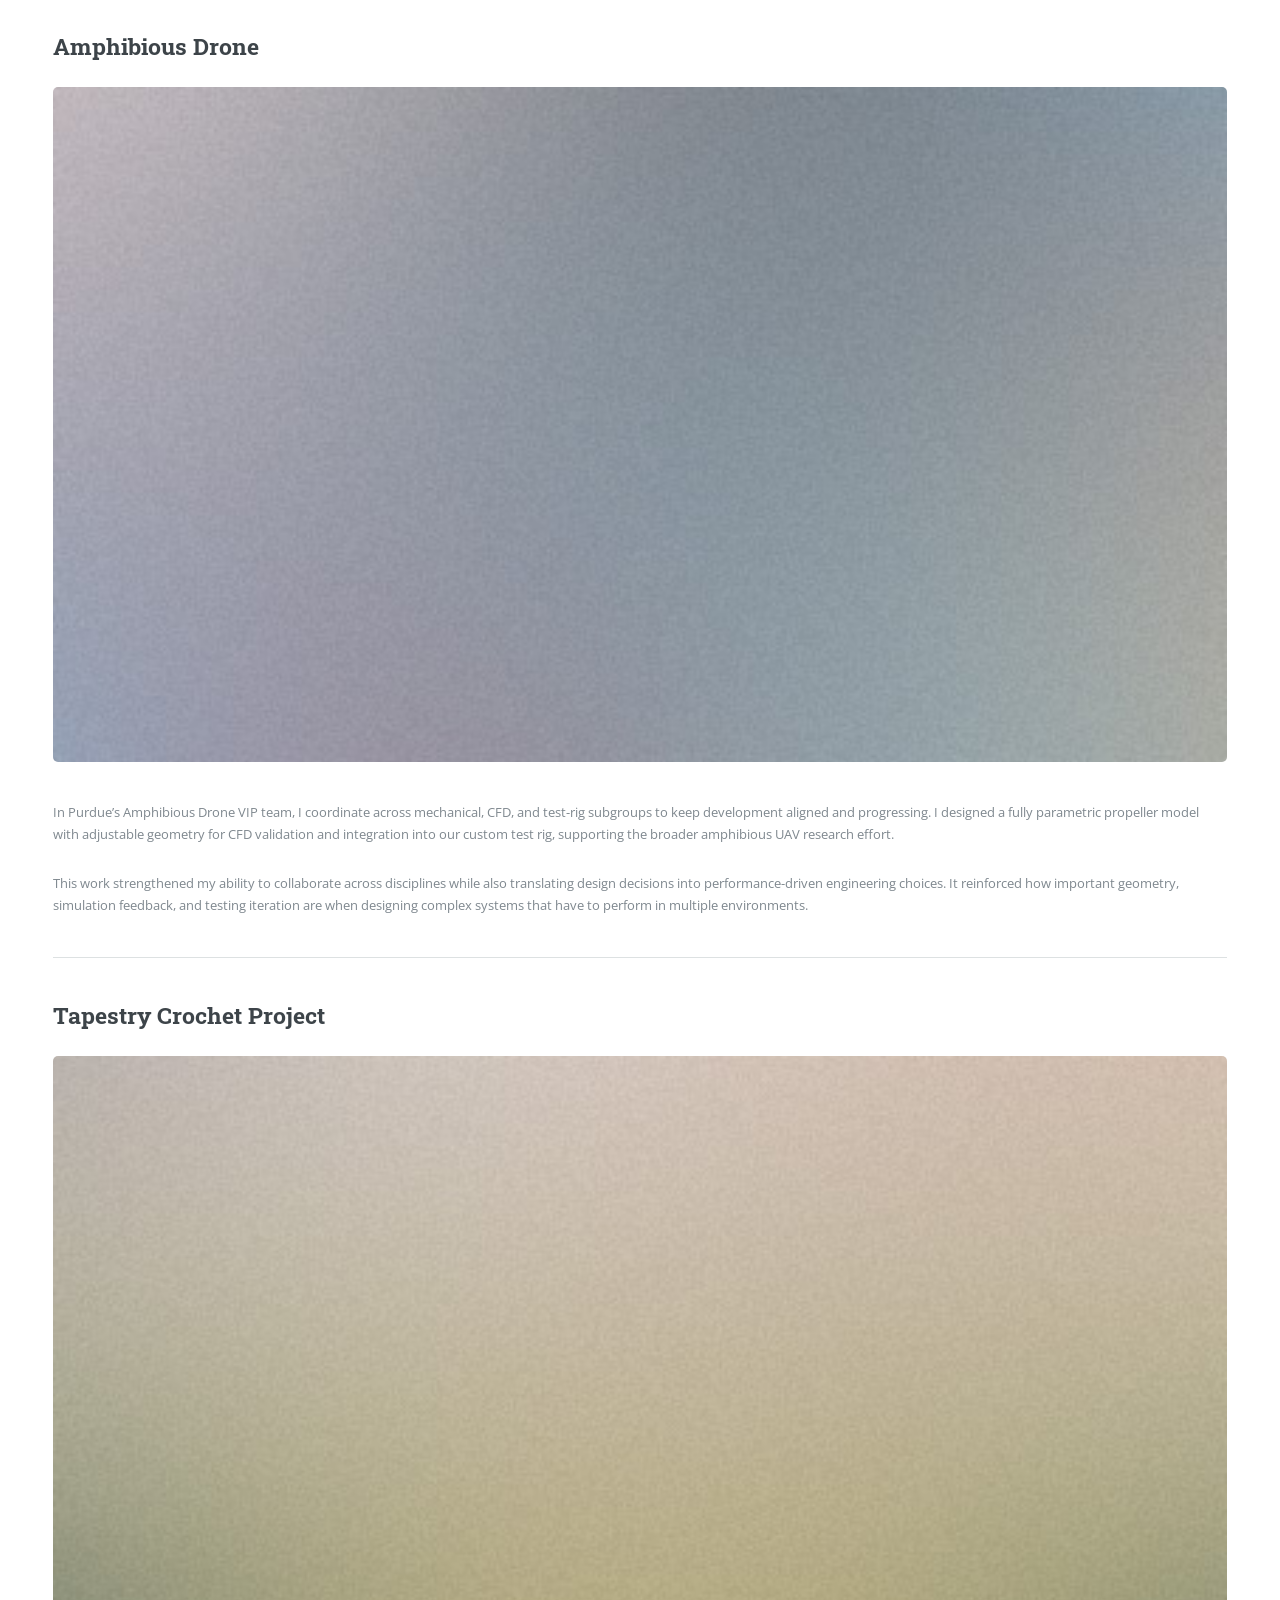
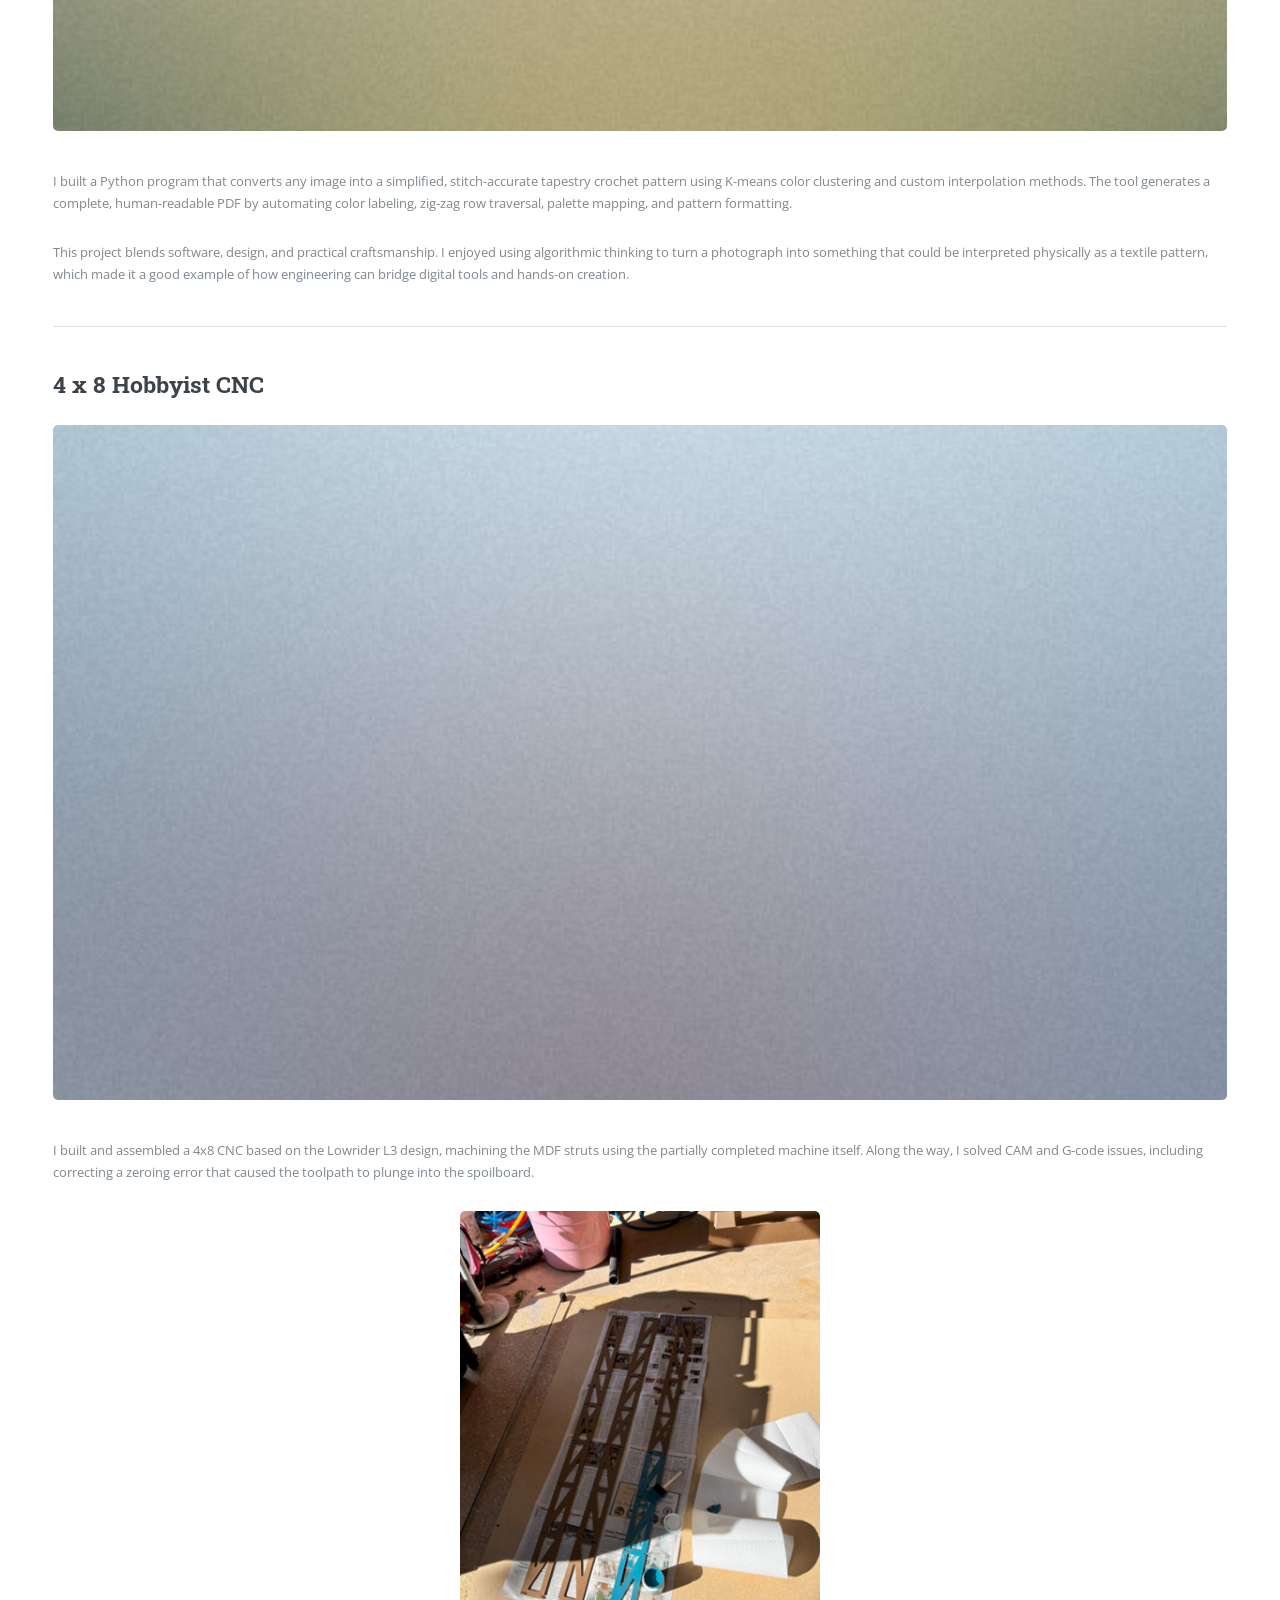
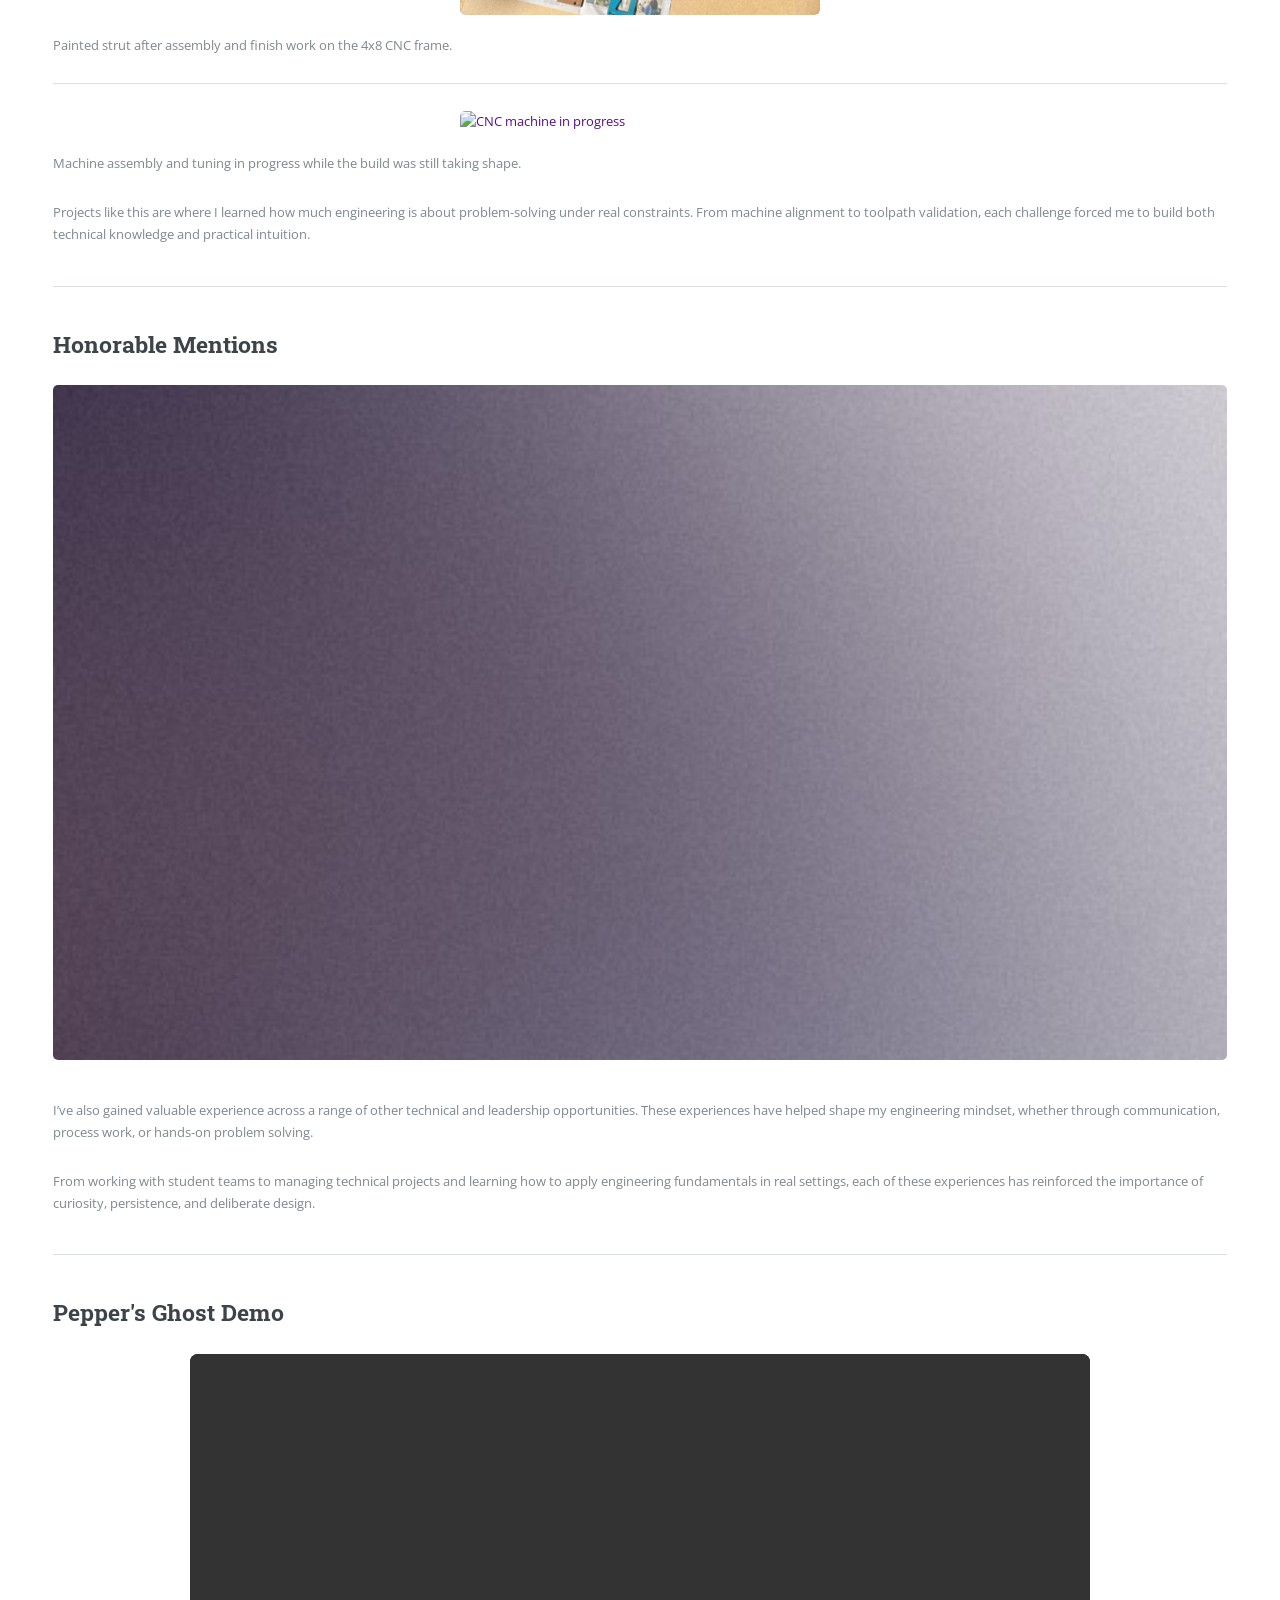
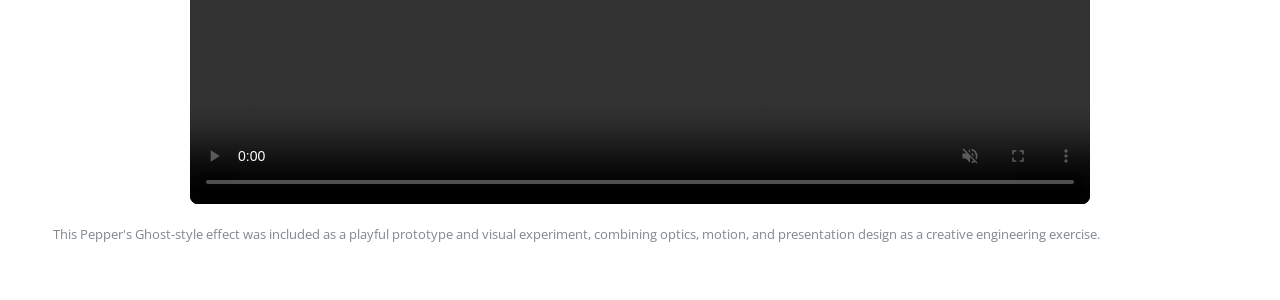
==== commit 008a9a13: "added more images, still need to add a lot more to website" ====
--- a/Engineering_Projects.html
+++ b/Engineering_Projects.html
@@ -44,6 +44,28 @@
 										<h2>CNC-Machined Chess Set</h2>
 										<span class="image main"><img src="images/pic01.jpg" alt="CNC-machined chess set project" /></span>
 										<p>I’m machining a full chess set in the Bechtel Makerspace, producing aluminum pawns and rooks through CNC lathe operations and a second-op CNC mill setup. I generated all Fusion 360 CAM toolpaths myself, focusing on precision, repeatability, and clean surface finishes across each piece.</p>
+										<div class="mini-posts">
+											<article>
+												<a href="#" class="image"><img src="images/Project-images/CNC-in-progress.png" alt="CNC chess set in progress" /></a>
+												<p>In-progress machining work for the chess set pieces and setup refinement.</p>
+											</article>
+											<article>
+												<a href="#" class="image"><img src="images/Project-images/In-progress-rook.png" alt="In-progress rook on the CNC project" /></a>
+												<p>Early rook geometry still in process during the iterative machining cycle.</p>
+											</article>
+											<article>
+												<a href="#" class="image"><img src="images/Project-images/cnc-crown-test.png" alt="Crown detail test on CNC piece" /></a>
+												<p>Crown-detail test used to check finish quality and feature accuracy on the machined part.</p>
+											</article>
+											<article>
+												<a href="#" class="image"><img src="images/Project-images/painted-cnc-strut.png" alt="Painted strut from the CNC build" /></a>
+												<p>Painted CNC strut showing the end-to-end fabrication and finishing process.</p>
+											</article>
+											<article>
+												<a href="#" class="image"><img src="images/Project-images/Pawn.png" alt="Completed pawn component" /></a>
+												<p>Finished pawn profile demonstrating the final machined form and part consistency.</p>
+											</article>
+										</div>
 										<p>This project gave me practical experience in process planning, fixturing, material handling, and the iterative nature of machining. The most valuable lessons were not just in the final geometry, but in learning how small adjustments in setup and tool paths affect part quality and manufacturability.</p>
 									</article>
 
@@ -71,6 +93,16 @@
 										<h2>4 x 8 Hobbyist CNC</h2>
 										<span class="image main"><img src="images/pic04.jpg" alt="Hobbyist CNC project" /></span>
 										<p>I built and assembled a 4x8 CNC based on the Lowrider L3 design, machining the MDF struts using the partially completed machine itself. Along the way, I solved CAM and G-code issues, including correcting a zeroing error that caused the toolpath to plunge into the spoilboard.</p>
+										<div class="mini-posts">
+											<article>
+												<a href="#" class="image"><img src="images/Project-images/painted-cnc-strut.png" alt="Painted CNC strut for the 4x8 machine" /></a>
+												<p>Painted strut after assembly and finish work on the 4x8 CNC frame.</p>
+											</article>
+											<article>
+												<a href="#" class="image"><img src="images/Project-images/CNC-in-progress.png" alt="CNC machine in progress" /></a>
+												<p>Machine assembly and tuning in progress while the build was still taking shape.</p>
+											</article>
+										</div>
 										<p>Projects like this are where I learned how much engineering is about problem-solving under real constraints. From machine alignment to toolpath validation, each challenge forced me to build both technical knowledge and practical intuition.</p>
 									</article>
 
@@ -81,6 +113,17 @@
 										<span class="image main"><img src="images/pic05.jpg" alt="Honorable mentions project" /></span>
 										<p>I’ve also gained valuable experience across a range of other technical and leadership opportunities. These experiences have helped shape my engineering mindset, whether through communication, process work, or hands-on problem solving.</p>
 										<p>From working with student teams to managing technical projects and learning how to apply engineering fundamentals in real settings, each of these experiences has reinforced the importance of curiosity, persistence, and deliberate design.</p>
+									</article>
+
+									<hr class="major" />
+
+									<article id="peppers-ghost">
+										<h2>Pepper's Ghost Demo</h2>
+										<video controls autoplay muted loop playsinline style="width:100%; max-width:900px; border-radius:8px; display:block; margin:1.5em auto; background:#000;">
+											<source src="images/Project-images/peppers-ghost.mp4" type="video/mp4" />
+											Your browser does not support the video tag.
+										</video>
+										<p>This Pepper's Ghost-style effect was included as a playful prototype and visual experiment, combining optics, motion, and presentation design as a creative engineering exercise.</p>
 									</article>
 
 								</section>
@@ -102,7 +145,13 @@
 											<li>
 												<span class="opener">Projects</span>
 												<ul>
-													<li><a href="Engineering_Projects.html">Engineering Projects</a></li>													<li><a href="upper_story.html">Upper Story</a></li>													<li><a href="fun_projects.html">Fun / Random Projects</a></li>
+													
+												
+												<li><a href="upper_story.html">Upper Story</a></li>
+												<li><a href="Engineering_Projects.html">Engineering Projects</a></li>
+												<li><a href="fun_projects.html">Fun / Random Projects</a></li>
+											
+											
 												</ul>
 											</li>
 											<li><a href="Fetter,Jessica - Resume Fall 2026.pdf" target="_blank" rel="noopener noreferrer">Resume</a></li>
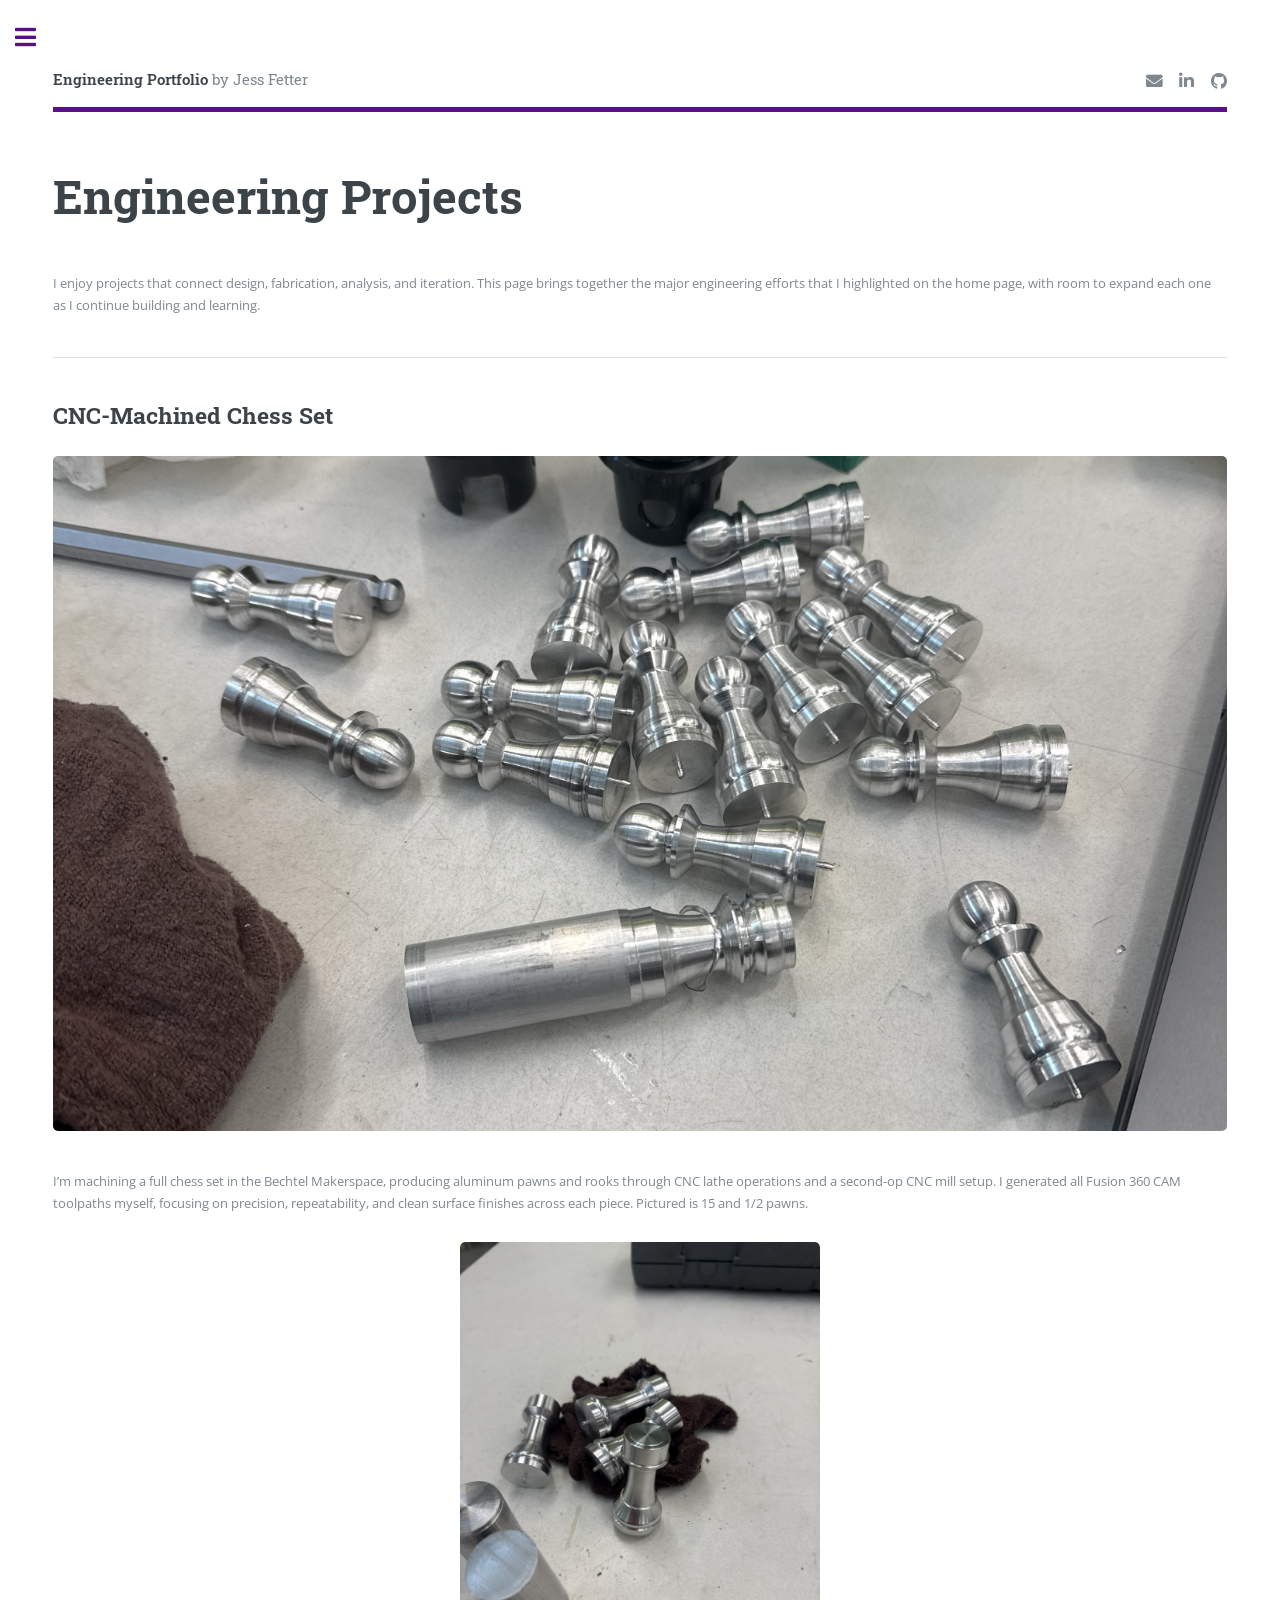
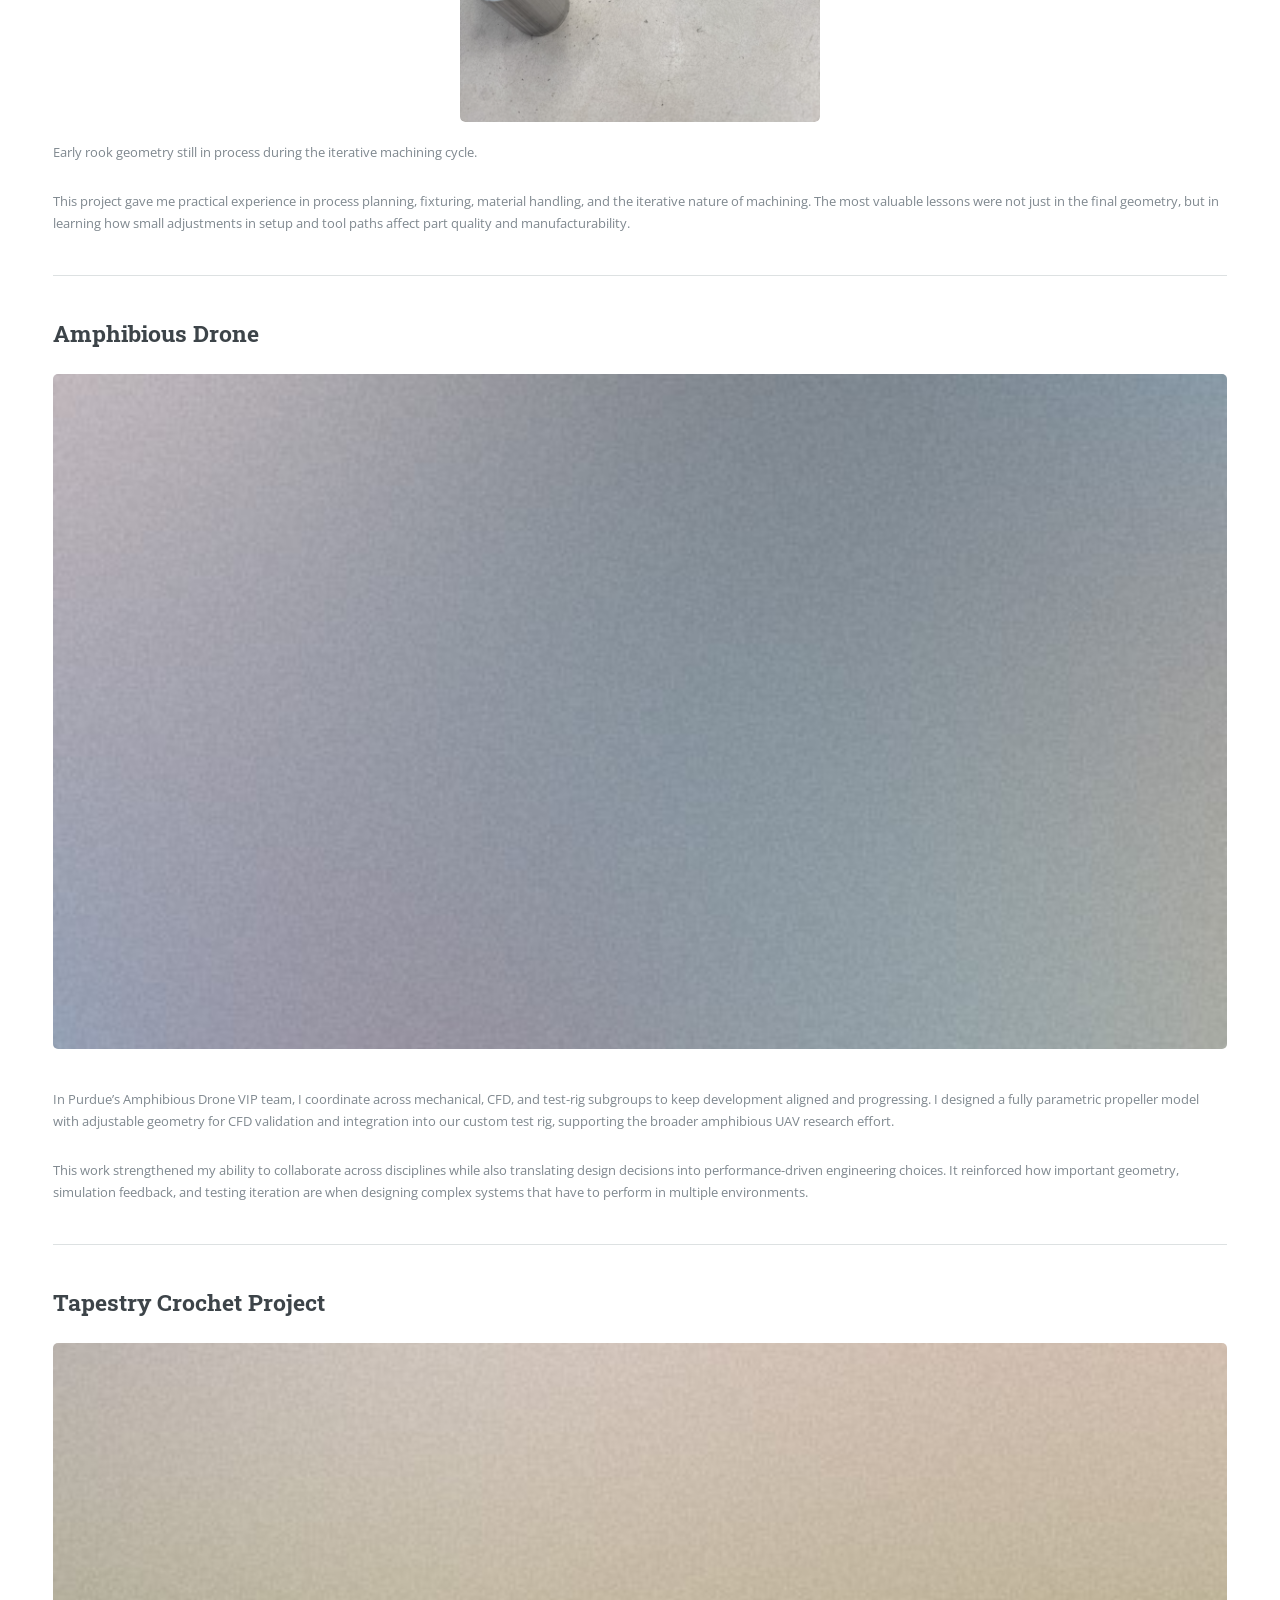
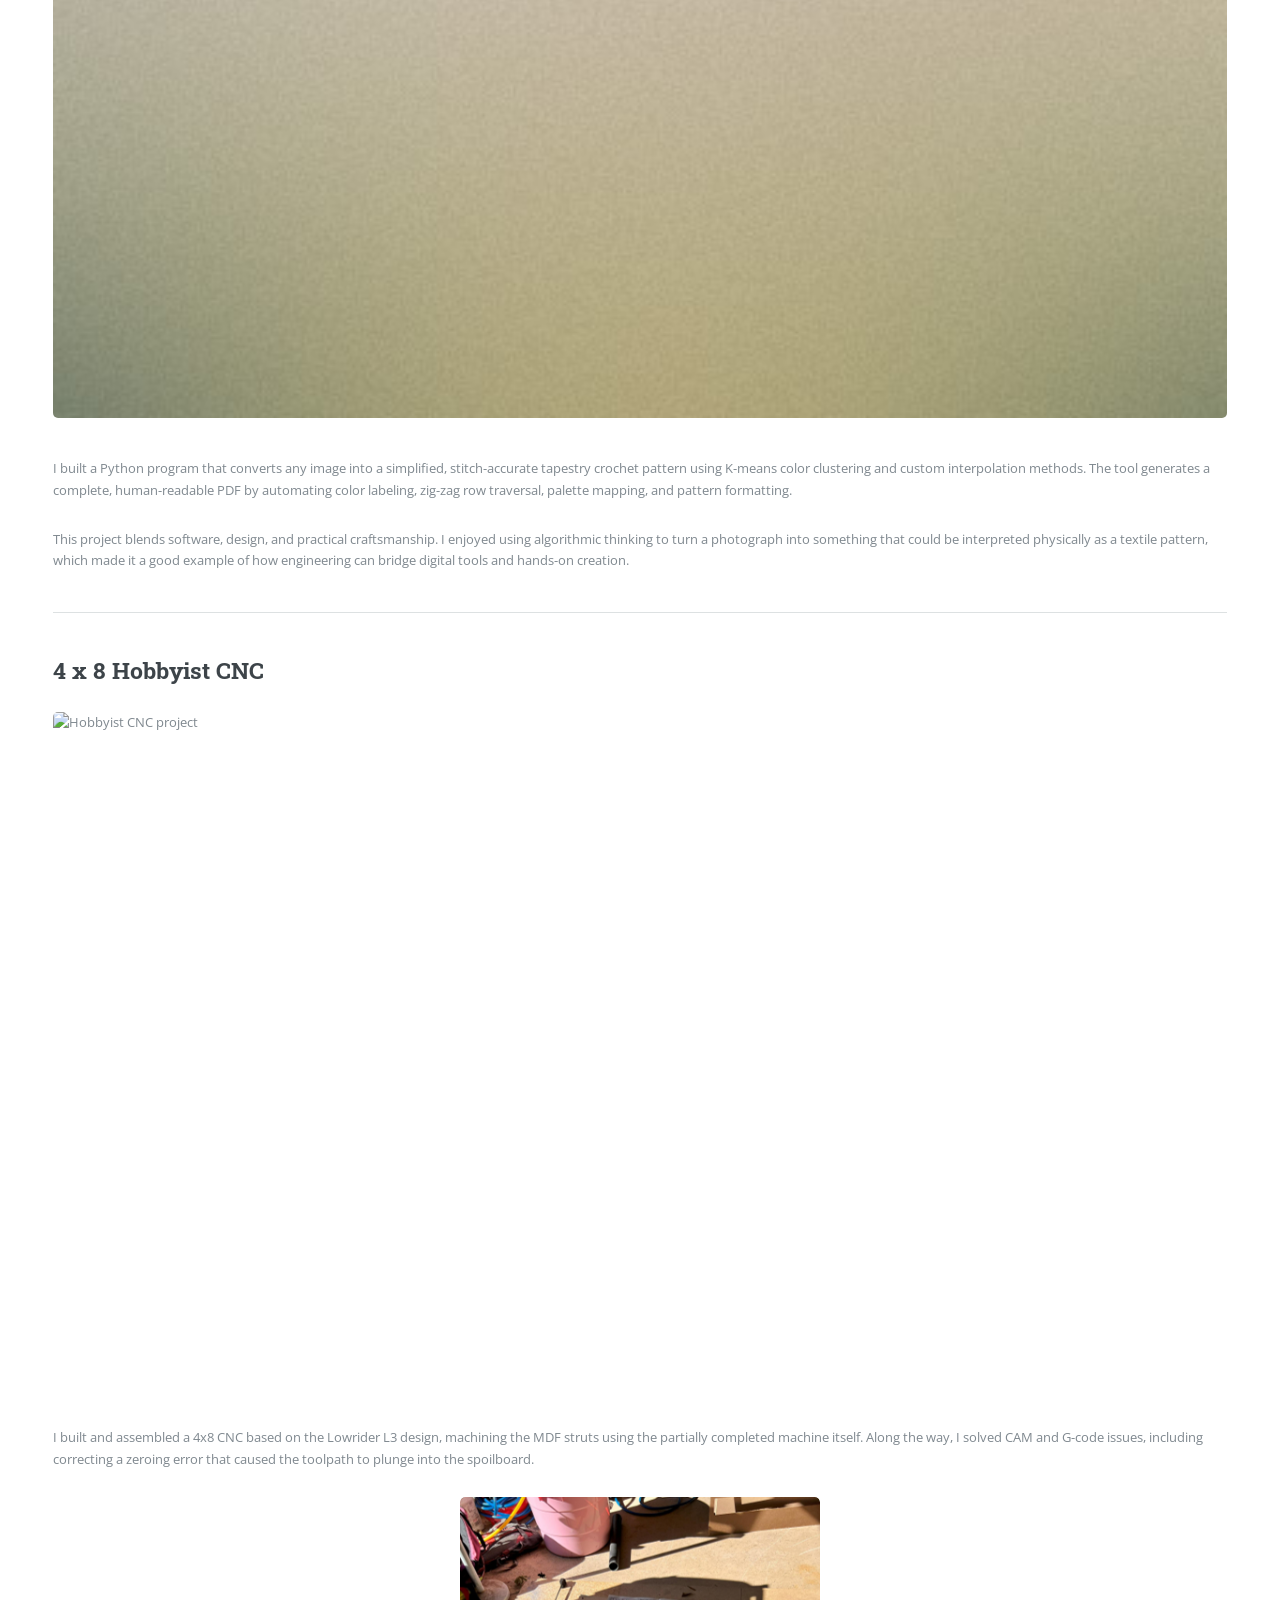
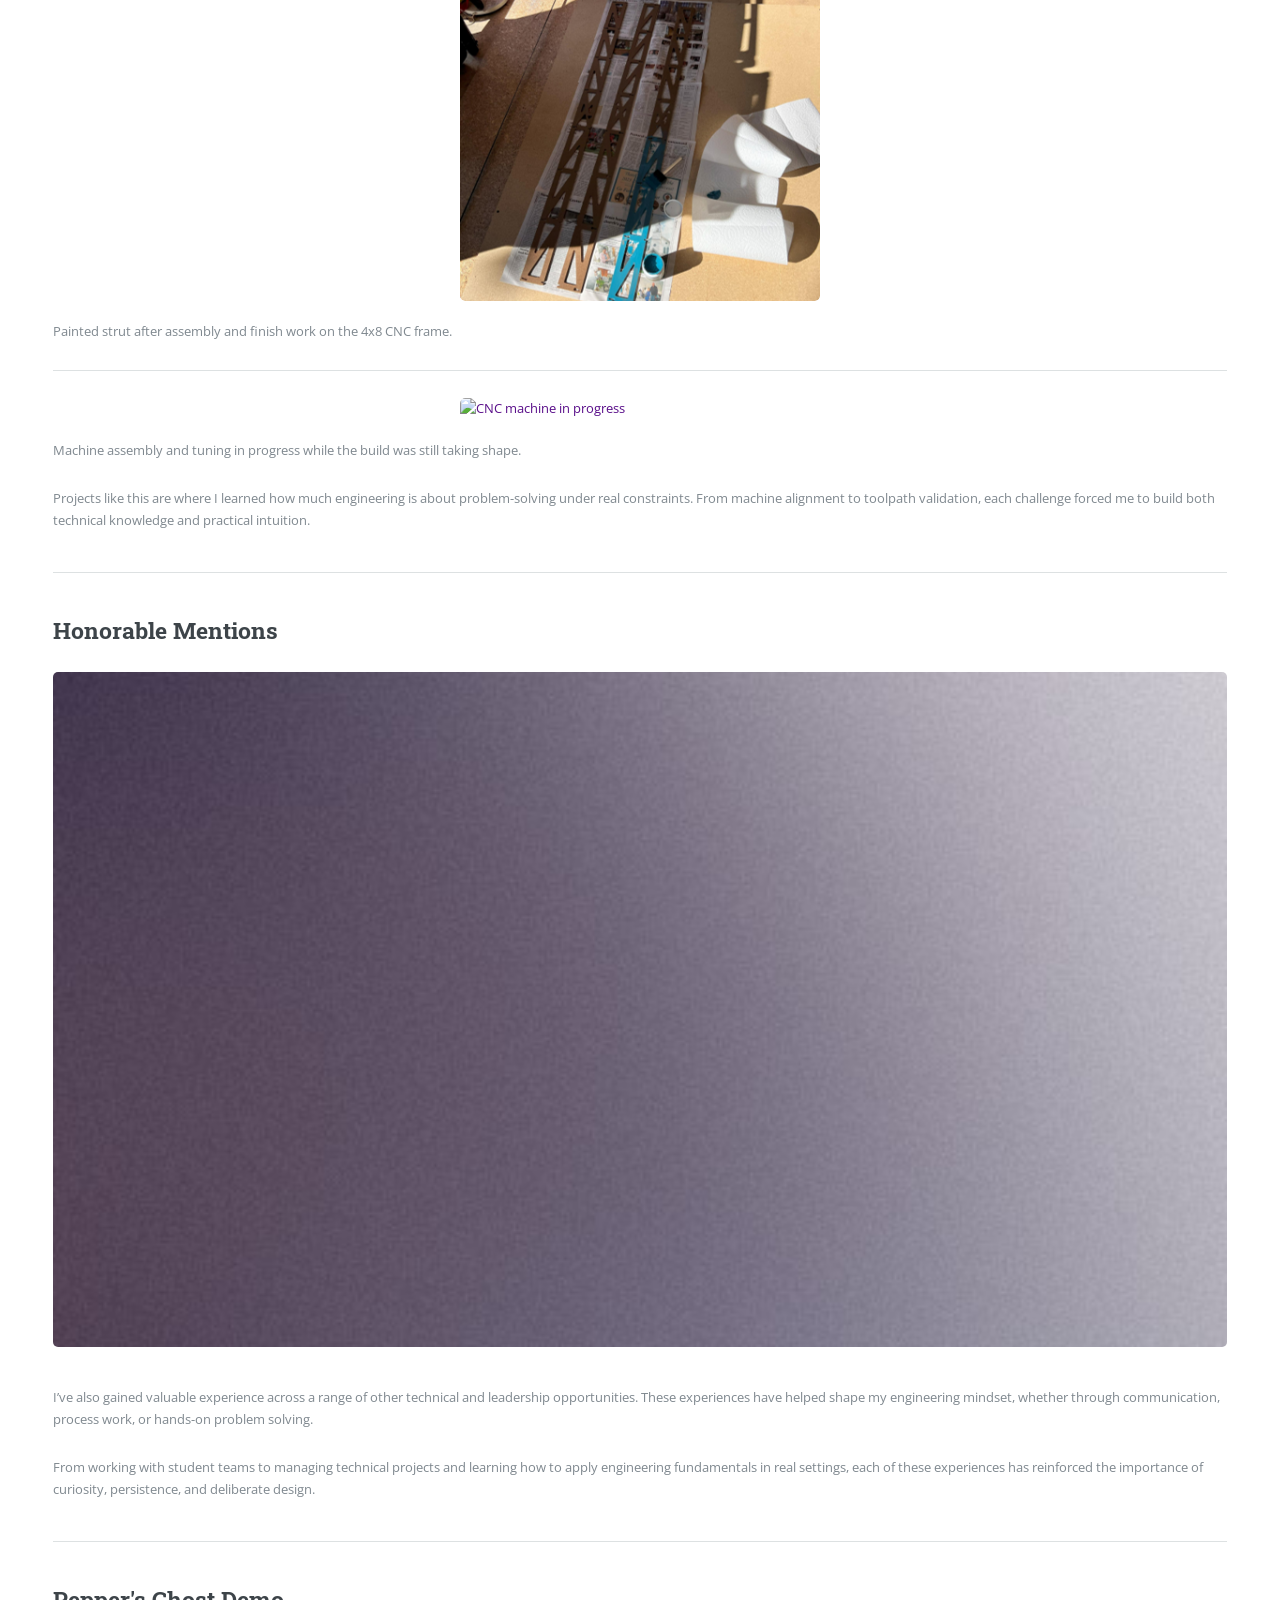
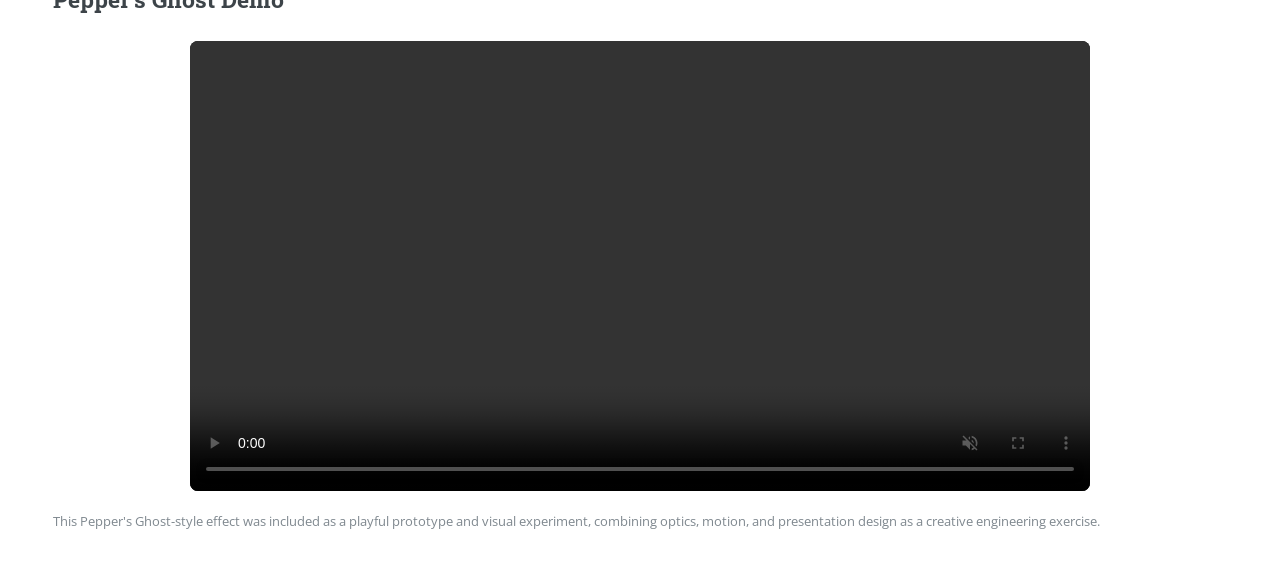
==== commit d0065fcc: "added more images to engineering projects-still have to add more content" ====
--- a/Engineering_Projects.html
+++ b/Engineering_Projects.html
@@ -42,28 +42,12 @@
 
 									<article id="chess-set">
 										<h2>CNC-Machined Chess Set</h2>
-										<span class="image main"><img src="images/pic01.jpg" alt="CNC-machined chess set project" /></span>
-										<p>I’m machining a full chess set in the Bechtel Makerspace, producing aluminum pawns and rooks through CNC lathe operations and a second-op CNC mill setup. I generated all Fusion 360 CAM toolpaths myself, focusing on precision, repeatability, and clean surface finishes across each piece.</p>
+										<span class="image main"><img src="images/Project-images/Pawn.png" alt="CNC-machined chess set project" /></span>
+										<p>I’m machining a full chess set in the Bechtel Makerspace, producing aluminum pawns and rooks through CNC lathe operations and a second-op CNC mill setup. I generated all Fusion 360 CAM toolpaths myself, focusing on precision, repeatability, and clean surface finishes across each piece. Pictured is 15 and 1/2 pawns.</p>
 										<div class="mini-posts">
-											<article>
-												<a href="#" class="image"><img src="images/Project-images/CNC-in-progress.png" alt="CNC chess set in progress" /></a>
-												<p>In-progress machining work for the chess set pieces and setup refinement.</p>
-											</article>
 											<article>
 												<a href="#" class="image"><img src="images/Project-images/In-progress-rook.png" alt="In-progress rook on the CNC project" /></a>
 												<p>Early rook geometry still in process during the iterative machining cycle.</p>
-											</article>
-											<article>
-												<a href="#" class="image"><img src="images/Project-images/cnc-crown-test.png" alt="Crown detail test on CNC piece" /></a>
-												<p>Crown-detail test used to check finish quality and feature accuracy on the machined part.</p>
-											</article>
-											<article>
-												<a href="#" class="image"><img src="images/Project-images/painted-cnc-strut.png" alt="Painted strut from the CNC build" /></a>
-												<p>Painted CNC strut showing the end-to-end fabrication and finishing process.</p>
-											</article>
-											<article>
-												<a href="#" class="image"><img src="images/Project-images/Pawn.png" alt="Completed pawn component" /></a>
-												<p>Finished pawn profile demonstrating the final machined form and part consistency.</p>
 											</article>
 										</div>
 										<p>This project gave me practical experience in process planning, fixturing, material handling, and the iterative nature of machining. The most valuable lessons were not just in the final geometry, but in learning how small adjustments in setup and tool paths affect part quality and manufacturability.</p>
@@ -91,7 +75,7 @@
 
 									<article id="hobbyist-cnc">
 										<h2>4 x 8 Hobbyist CNC</h2>
-										<span class="image main"><img src="images/pic04.jpg" alt="Hobbyist CNC project" /></span>
+										<span class="image main"><img src="images/Project-images/CNC-in-progress.png" alt="Hobbyist CNC project" /></span>
 										<p>I built and assembled a 4x8 CNC based on the Lowrider L3 design, machining the MDF struts using the partially completed machine itself. Along the way, I solved CAM and G-code issues, including correcting a zeroing error that caused the toolpath to plunge into the spoilboard.</p>
 										<div class="mini-posts">
 											<article>
@@ -99,7 +83,7 @@
 												<p>Painted strut after assembly and finish work on the 4x8 CNC frame.</p>
 											</article>
 											<article>
-												<a href="#" class="image"><img src="images/Project-images/CNC-in-progress.png" alt="CNC machine in progress" /></a>
+												<a href="#" class="image"><img src="images/Project-images/cnc-crown-test.png" alt="CNC machine in progress" /></a>
 												<p>Machine assembly and tuning in progress while the build was still taking shape.</p>
 											</article>
 										</div>
@@ -119,7 +103,7 @@
 
 									<article id="peppers-ghost">
 										<h2>Pepper's Ghost Demo</h2>
-										<video controls autoplay muted loop playsinline style="width:100%; max-width:900px; border-radius:8px; display:block; margin:1.5em auto; background:#000;">
+											<video controls muted loop playsinline preload="metadata" style="width:100%; max-width:900px; border-radius:8px; display:block; margin:1.5em auto; background:#000;">
 											<source src="images/Project-images/peppers-ghost.mp4" type="video/mp4" />
 											Your browser does not support the video tag.
 										</video>
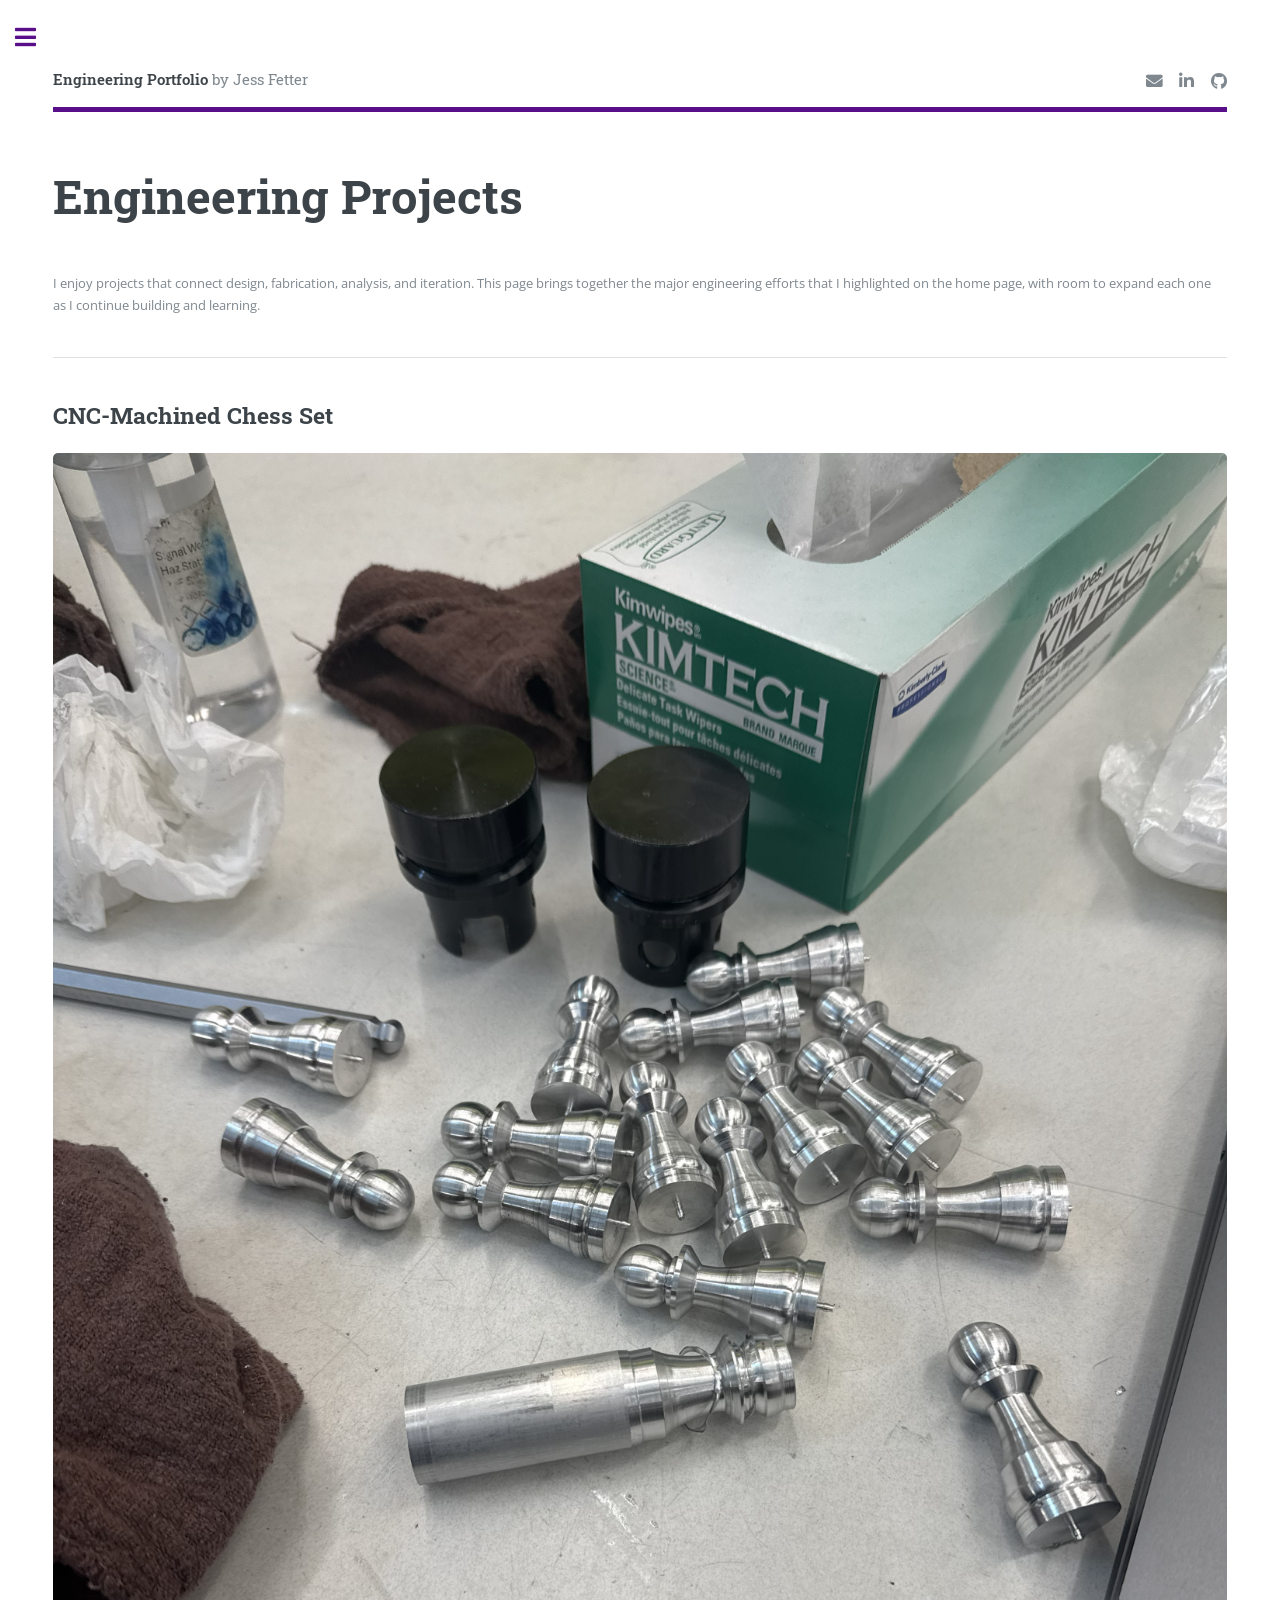
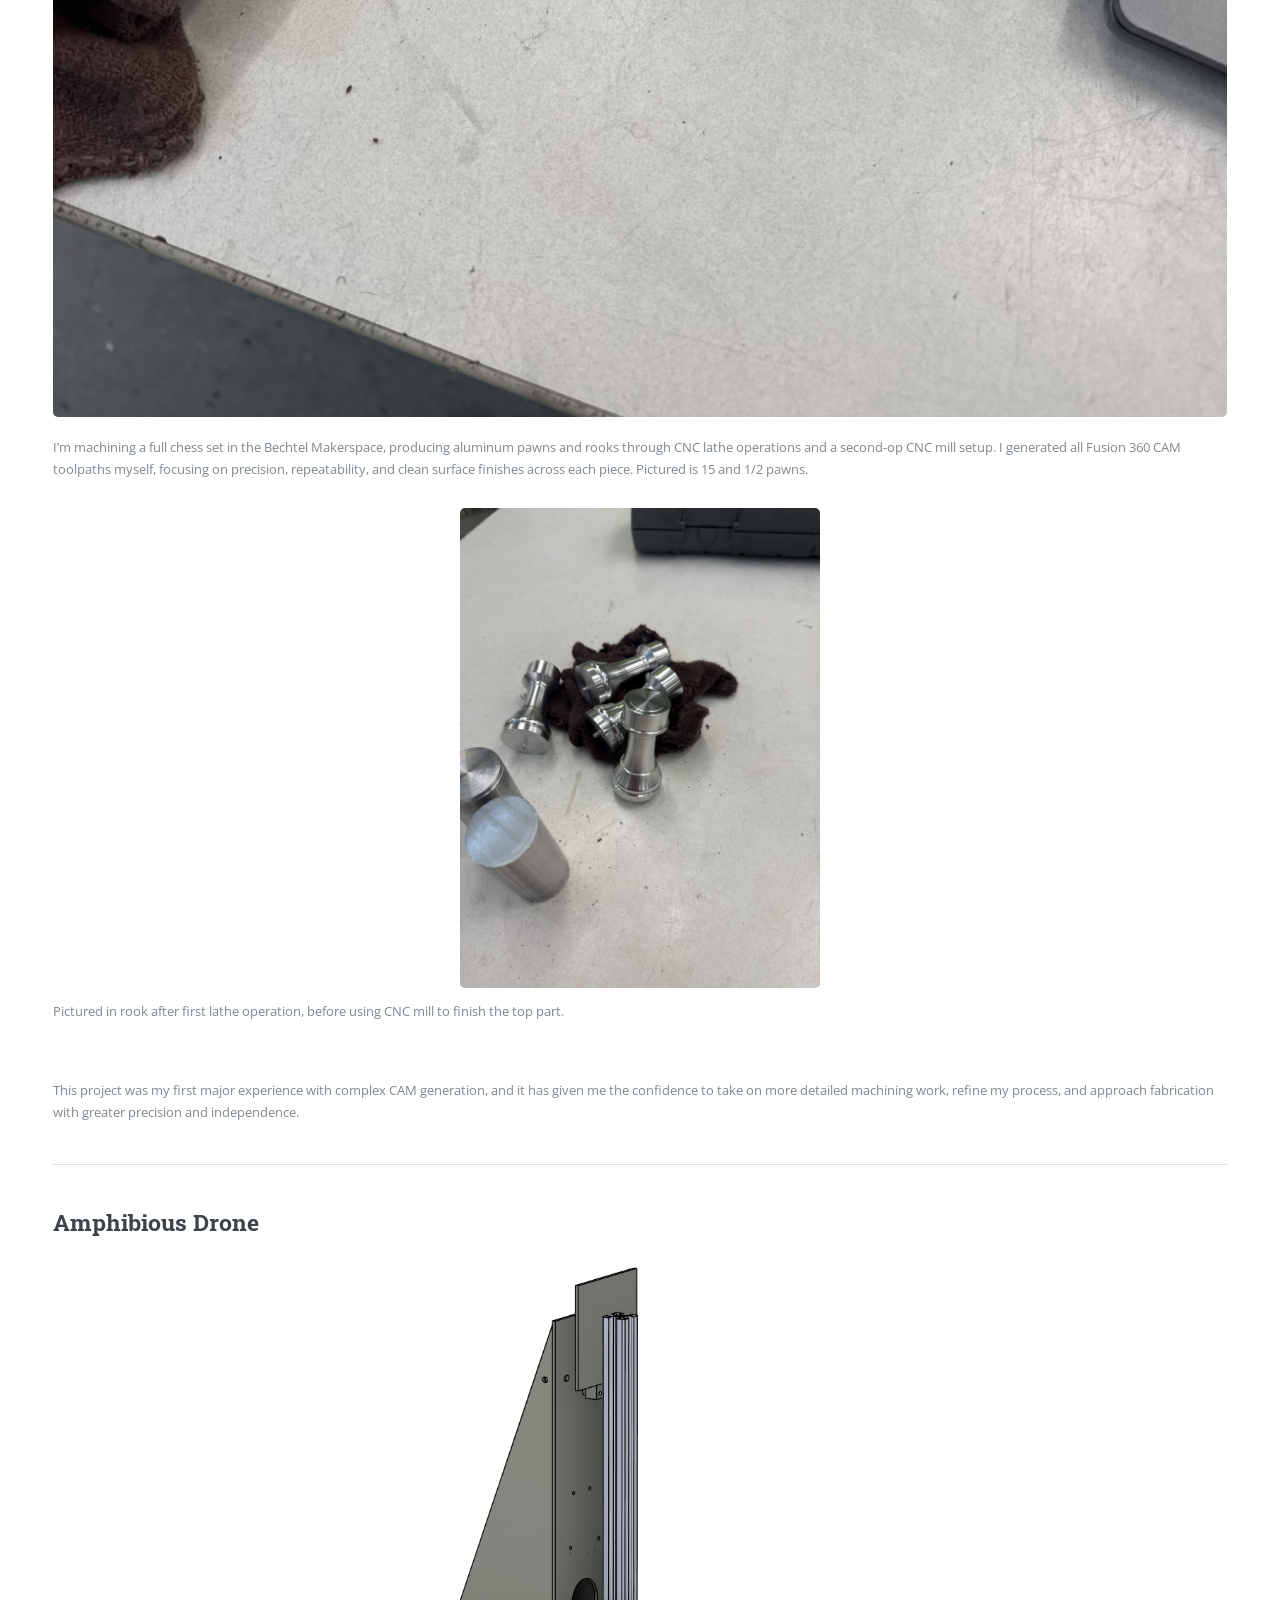
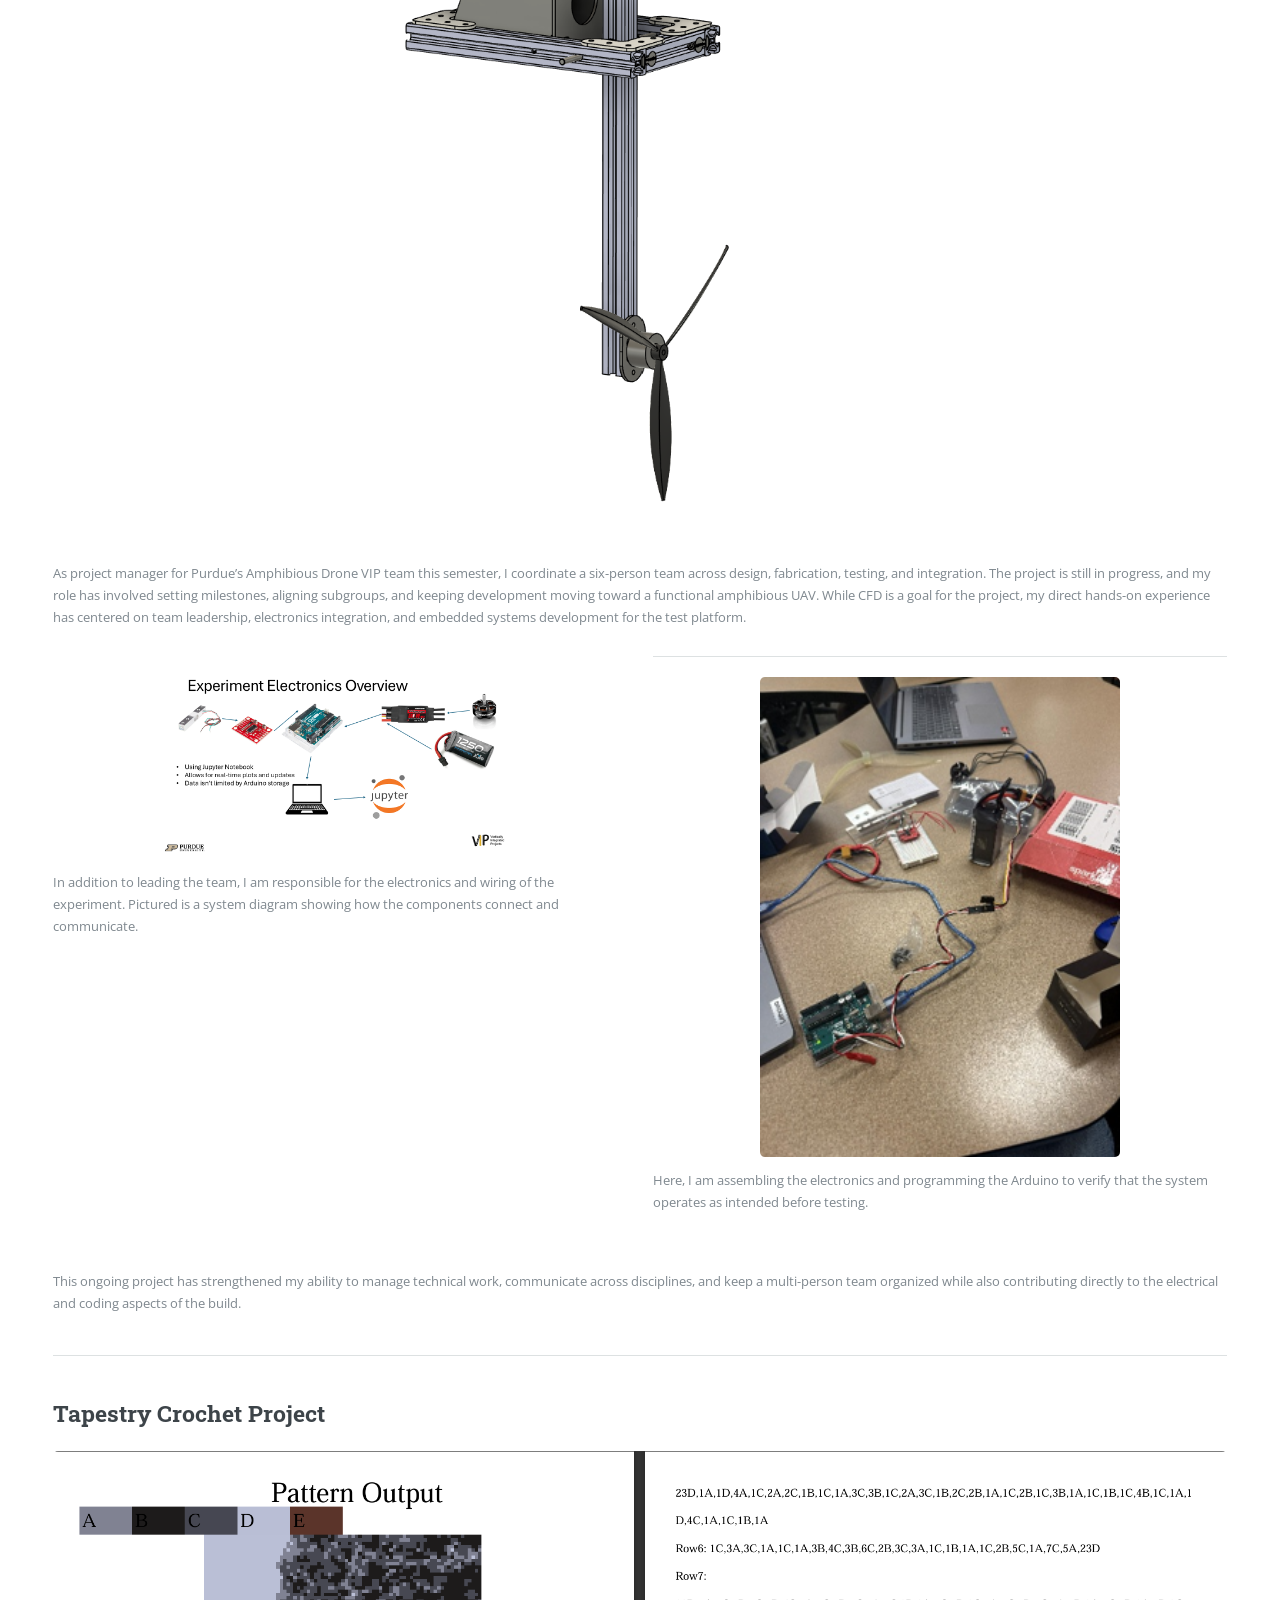
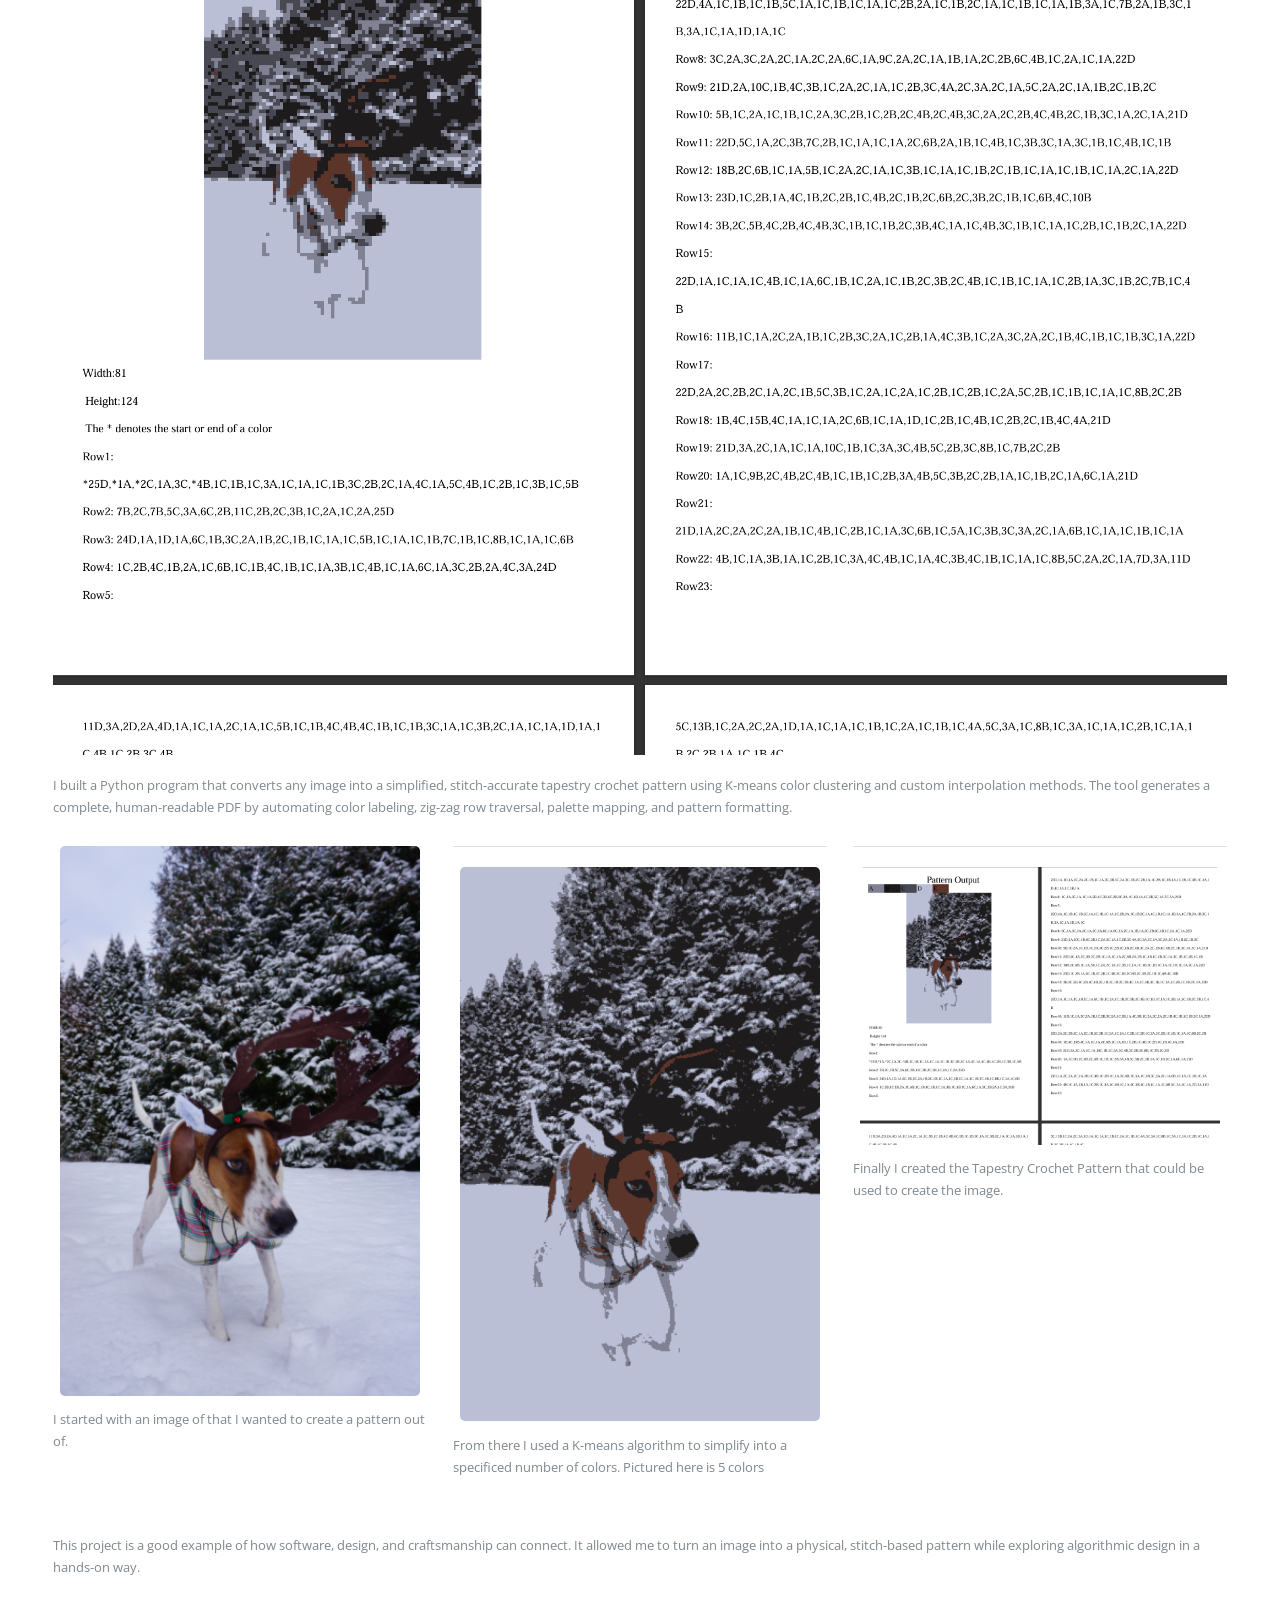
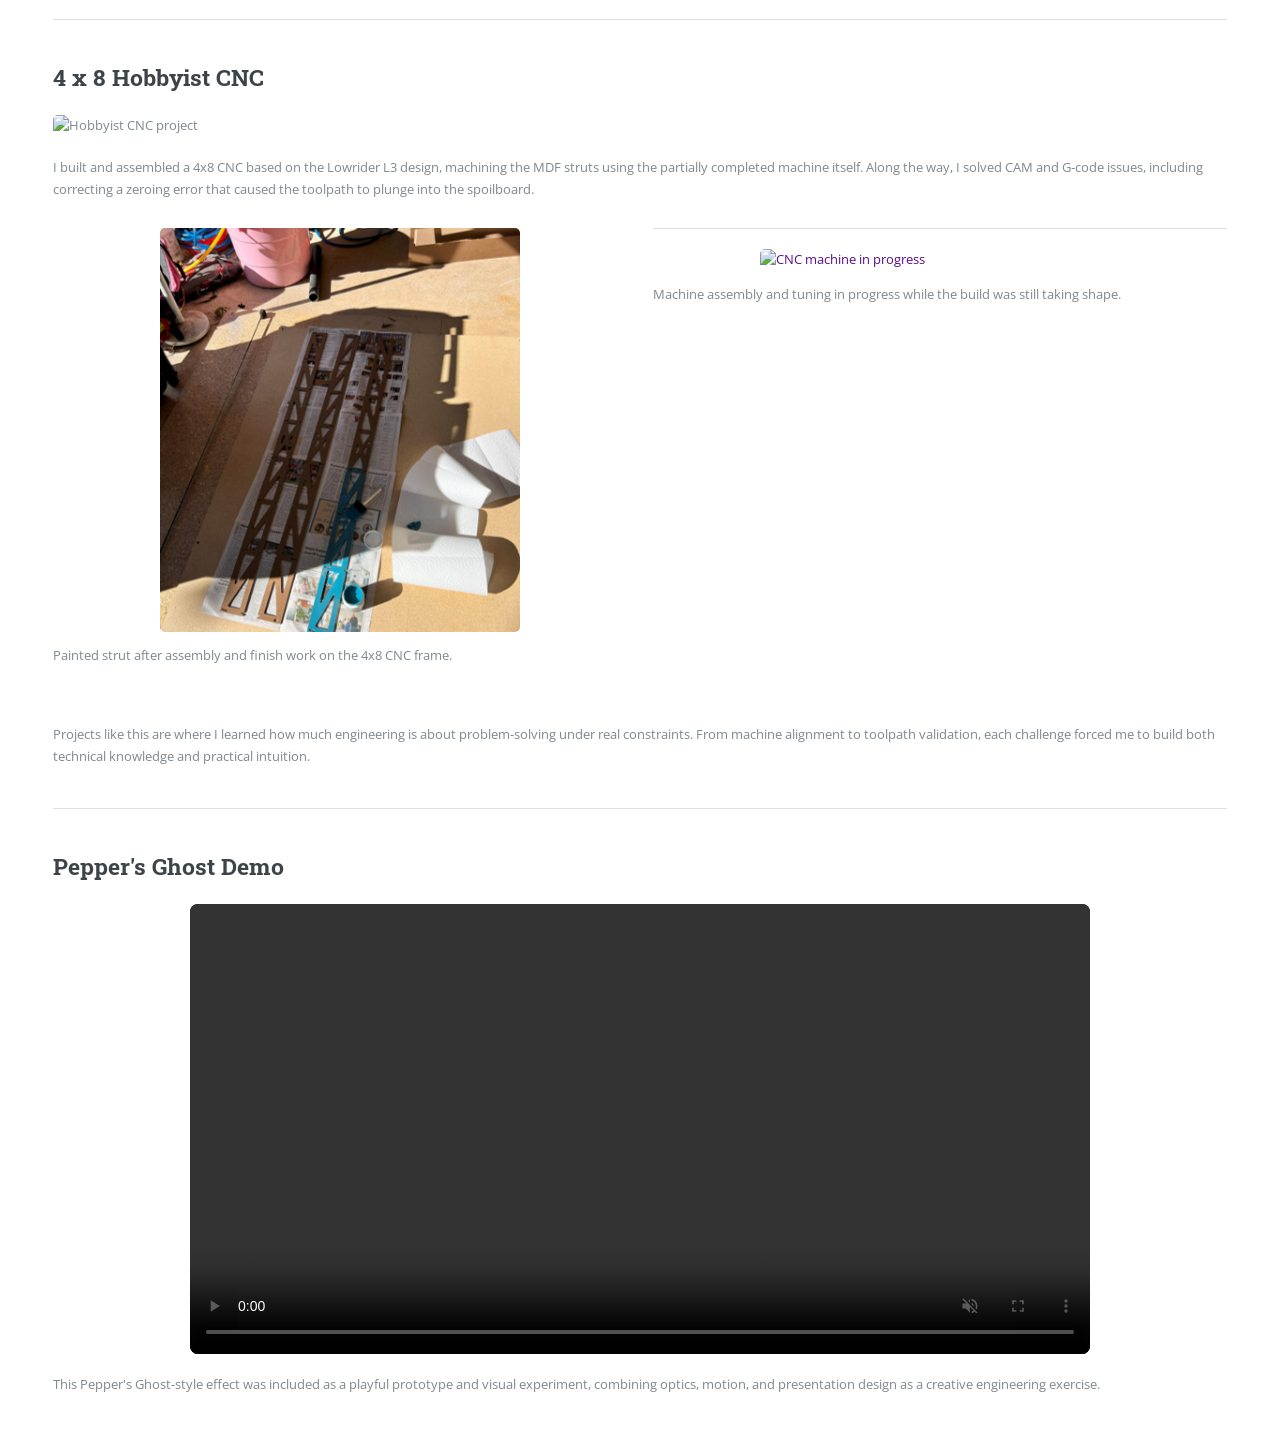
==== commit d9129240: "Added more images and content - still need to polish wording and a few more images" ====
--- a/Engineering_Projects.html
+++ b/Engineering_Projects.html
@@ -47,32 +47,55 @@
 										<div class="mini-posts">
 											<article>
 												<a href="#" class="image"><img src="images/Project-images/In-progress-rook.png" alt="In-progress rook on the CNC project" /></a>
-												<p>Early rook geometry still in process during the iterative machining cycle.</p>
+												<p>Pictured in rook after first lathe operation, before using CNC mill to finish the top part.</p>
 											</article>
 										</div>
-										<p>This project gave me practical experience in process planning, fixturing, material handling, and the iterative nature of machining. The most valuable lessons were not just in the final geometry, but in learning how small adjustments in setup and tool paths affect part quality and manufacturability.</p>
+										<p>This project was my first major experience with complex CAM generation, and it has given me the confidence to take on more detailed machining work, refine my process, and approach fabrication with greater precision and independence.</p>
 									</article>
 
 									<hr class="major" />
 
 									<article id="amphibious-drone">
 										<h2>Amphibious Drone</h2>
-										<span class="image main"><img src="images/pic02.jpg" alt="Amphibious drone project" /></span>
-										<p>In Purdue’s Amphibious Drone VIP team, I coordinate across mechanical, CFD, and test-rig subgroups to keep development aligned and progressing. I designed a fully parametric propeller model with adjustable geometry for CFD validation and integration into our custom test rig, supporting the broader amphibious UAV research effort.</p>
-										<p>This work strengthened my ability to collaborate across disciplines while also translating design decisions into performance-driven engineering choices. It reinforced how important geometry, simulation feedback, and testing iteration are when designing complex systems that have to perform in multiple environments.</p>
+										<span class="image main"><img src="images/Project-images/thrust-test-stand-CAD.png" alt="Amphibious drone project" /></span>
+											<p>As project manager for Purdue’s Amphibious Drone VIP team this semester, I coordinate a six-person team across design, fabrication, testing, and integration. The project is still in progress, and my role has involved setting milestones, aligning subgroups, and keeping development moving toward a functional amphibious UAV. While CFD is a goal for the project, my direct hands-on experience has centered on team leadership, electronics integration, and embedded systems development for the test platform.</p>
+											<div class="mini-posts">
+												<article>
+													<a href="#" class="image"><img src="images/Project-images/Electronics slide.png" alt="In-progress rook on the CNC project" /></a>
+													<p>In addition to leading the team, I am responsible for the electronics and wiring of the experiment. Pictured is a system diagram showing how the components connect and communicate.</p>
+												</article>
+												<article>
+													<a href="#" class="image"><img src="images/Project-images/messy-electronics.png" alt="In-progress rook on the CNC project" /></a>
+													<p>Here, I am assembling the electronics and programming the Arduino to verify that the system operates as intended before testing.</p>
+												</article>
+											</div>
+											<p>This ongoing project has strengthened my ability to manage technical work, communicate across disciplines, and keep a multi-person team organized while also contributing directly to the electrical and coding aspects of the build.</p>
+									
 									</article>
 
 									<hr class="major" />
 
 									<article id="tapestry-crochet">
 										<h2>Tapestry Crochet Project</h2>
-										<span class="image main"><img src="images/pic03.jpg" alt="Tapestry crochet project" /></span>
+										<span class="image main"><img src="images/Project-images/tapestry_pattern.png" alt="Tapestry crochet project" /></span>
 										<p>I built a Python program that converts any image into a simplified, stitch-accurate tapestry crochet pattern using K-means color clustering and custom interpolation methods. The tool generates a complete, human-readable PDF by automating color labeling, zig-zag row traversal, palette mapping, and pattern formatting.</p>
-										<p>This project blends software, design, and practical craftsmanship. I enjoyed using algorithmic thinking to turn a photograph into something that could be interpreted physically as a textile pattern, which made it a good example of how engineering can bridge digital tools and hands-on creation.</p>
-									</article>
+													<div class="mini-posts">
+														<article>
+															<a href="#" class="image"><img src="images/Project-images/Minnie_in_snow.png" alt="In-progress rook on the CNC project" /></a>
+															<p>I started with an image of that I wanted to create a pattern out of.</p>
+														</article>
+														<article>
+															<a href="#" class="image"><img src="images/Project-images/Minnie_simplified.png" alt="In-progress rook on the CNC project" /></a>
+															<p>From there I used a K-means algorithm to simplify into a specificed number of colors. Pictured here is 5 colors</p>
+														</article>
+														<article>
+															<a href="#" class="image"><img src="images/Project-images/tapestry_pattern.png" alt="In-progress rook on the CNC project" /></a>
+															<p>Finally I created the Tapestry Crochet Pattern that could be used to create the image.</p>
+														</article>
+													</div>
+												<p>This project is a good example of how software, design, and craftsmanship can connect. It allowed me to turn an image into a physical, stitch-based pattern while exploring algorithmic design in a hands-on way.</p>											</article>
 
-									<hr class="major" />
-
+											<hr class="major" />
 									<article id="hobbyist-cnc">
 										<h2>4 x 8 Hobbyist CNC</h2>
 										<span class="image main"><img src="images/Project-images/CNC-in-progress.png" alt="Hobbyist CNC project" /></span>
@@ -89,16 +112,6 @@
 										</div>
 										<p>Projects like this are where I learned how much engineering is about problem-solving under real constraints. From machine alignment to toolpath validation, each challenge forced me to build both technical knowledge and practical intuition.</p>
 									</article>
-
-									<hr class="major" />
-
-									<article id="honorable-mentions">
-										<h2>Honorable Mentions</h2>
-										<span class="image main"><img src="images/pic05.jpg" alt="Honorable mentions project" /></span>
-										<p>I’ve also gained valuable experience across a range of other technical and leadership opportunities. These experiences have helped shape my engineering mindset, whether through communication, process work, or hands-on problem solving.</p>
-										<p>From working with student teams to managing technical projects and learning how to apply engineering fundamentals in real settings, each of these experiences has reinforced the importance of curiosity, persistence, and deliberate design.</p>
-									</article>
-
 									<hr class="major" />
 
 									<article id="peppers-ghost">
--- a/assets/css/main.css
+++ b/assets/css/main.css
@@ -1238,16 +1238,23 @@
     width: 100%; }
     .image.fit img {
       width: 100%;
-      height: 60vh;
-      object-fit: cover; }
+      height: auto;
+      object-fit: contain; }
   .image.main {
     display: block;
     margin: 0 0 3em 0;
     width: 100%; }
     .image.main img {
       width: 100%;
-      height: 75vh;
-      object-fit: cover; }
+      height: auto;
+      object-fit: contain; }
+
+article#amphibious-drone .image.main img {
+  width: 100%;
+  height: auto;
+  object-fit: contain;
+  max-height: none;
+  display: block; }
 
 a.image {
   overflow: hidden; }
@@ -1585,24 +1592,48 @@
     pointer-events: none;
     opacity: 0.25; }
 
+#engineering-projects article {
+  margin: 0 0 2.25em 0; }
+  #engineering-projects article > h2 {
+    margin: 0 0 0.85em 0; }
+  #engineering-projects article > p {
+    margin-top: 1em; }
+  #engineering-projects .image.main {
+    margin-bottom: 1.5em; }
+
+#amphibious-drone .image.main img {
+  width: 100%;
+  height: auto;
+  object-fit: contain;
+  display: block; }
+
 /* Mini Posts */
-.mini-posts article {
-  border-top: solid 1px rgba(210, 215, 217, 0.75);
-  margin-top: 2em;
-  padding-top: 2em; }
-  .mini-posts article .image {
-    display: block;
-    width: 80%;
-    max-width: 360px;
-    margin: 0 auto 1.5em auto; }
-    .mini-posts article .image img {
+.mini-posts {
+  display: grid;
+  grid-template-columns: repeat(auto-fit, minmax(220px, 1fr));
+  gap: 1.5em 2em;
+  margin: 1.5em 0 2em 0; }
+  .mini-posts article {
+    border-top: solid 1px rgba(210, 215, 217, 0.75);
+    margin-top: 0;
+    padding-top: 1.5em; }
+    .mini-posts article .image {
       display: block;
       width: 100%;
-      height: auto; }
-  .mini-posts article:first-child {
-    border-top: 0;
-    margin-top: 0;
-    padding-top: 0; }
+      max-width: 360px;
+      margin: 0 auto 1em auto;
+      overflow: visible; }
+      .mini-posts article .image img {
+        display: block;
+        width: 100%;
+        height: auto;
+        object-fit: contain; }
+    .mini-posts article p {
+      margin: 0; }
+    .mini-posts article:first-child {
+      border-top: 0;
+      margin-top: 0;
+      padding-top: 0; }
 
 /* Features */
 .features {
@@ -2146,20 +2177,18 @@
     display: flex;
     align-items: center;
     justify-content: center;
-    overflow: hidden;
+    overflow: visible;
     margin: 0 0 2em 4em;
-    width: 50%;
+    width: clamp(220px, 32vw, 430px);
+    max-width: 100%;
     height: auto; }
     #banner .image img {
       display: block;
       height: auto;
       max-height: 100%;
       max-width: 100%;
-      width: 100%;
-      -moz-object-fit: cover;
-      -webkit-object-fit: cover;
-      -ms-object-fit: cover;
-      object-fit: cover;
+      width: auto;
+      object-fit: contain;
       -moz-object-position: center;
       -webkit-object-position: center;
       -ms-object-position: center;
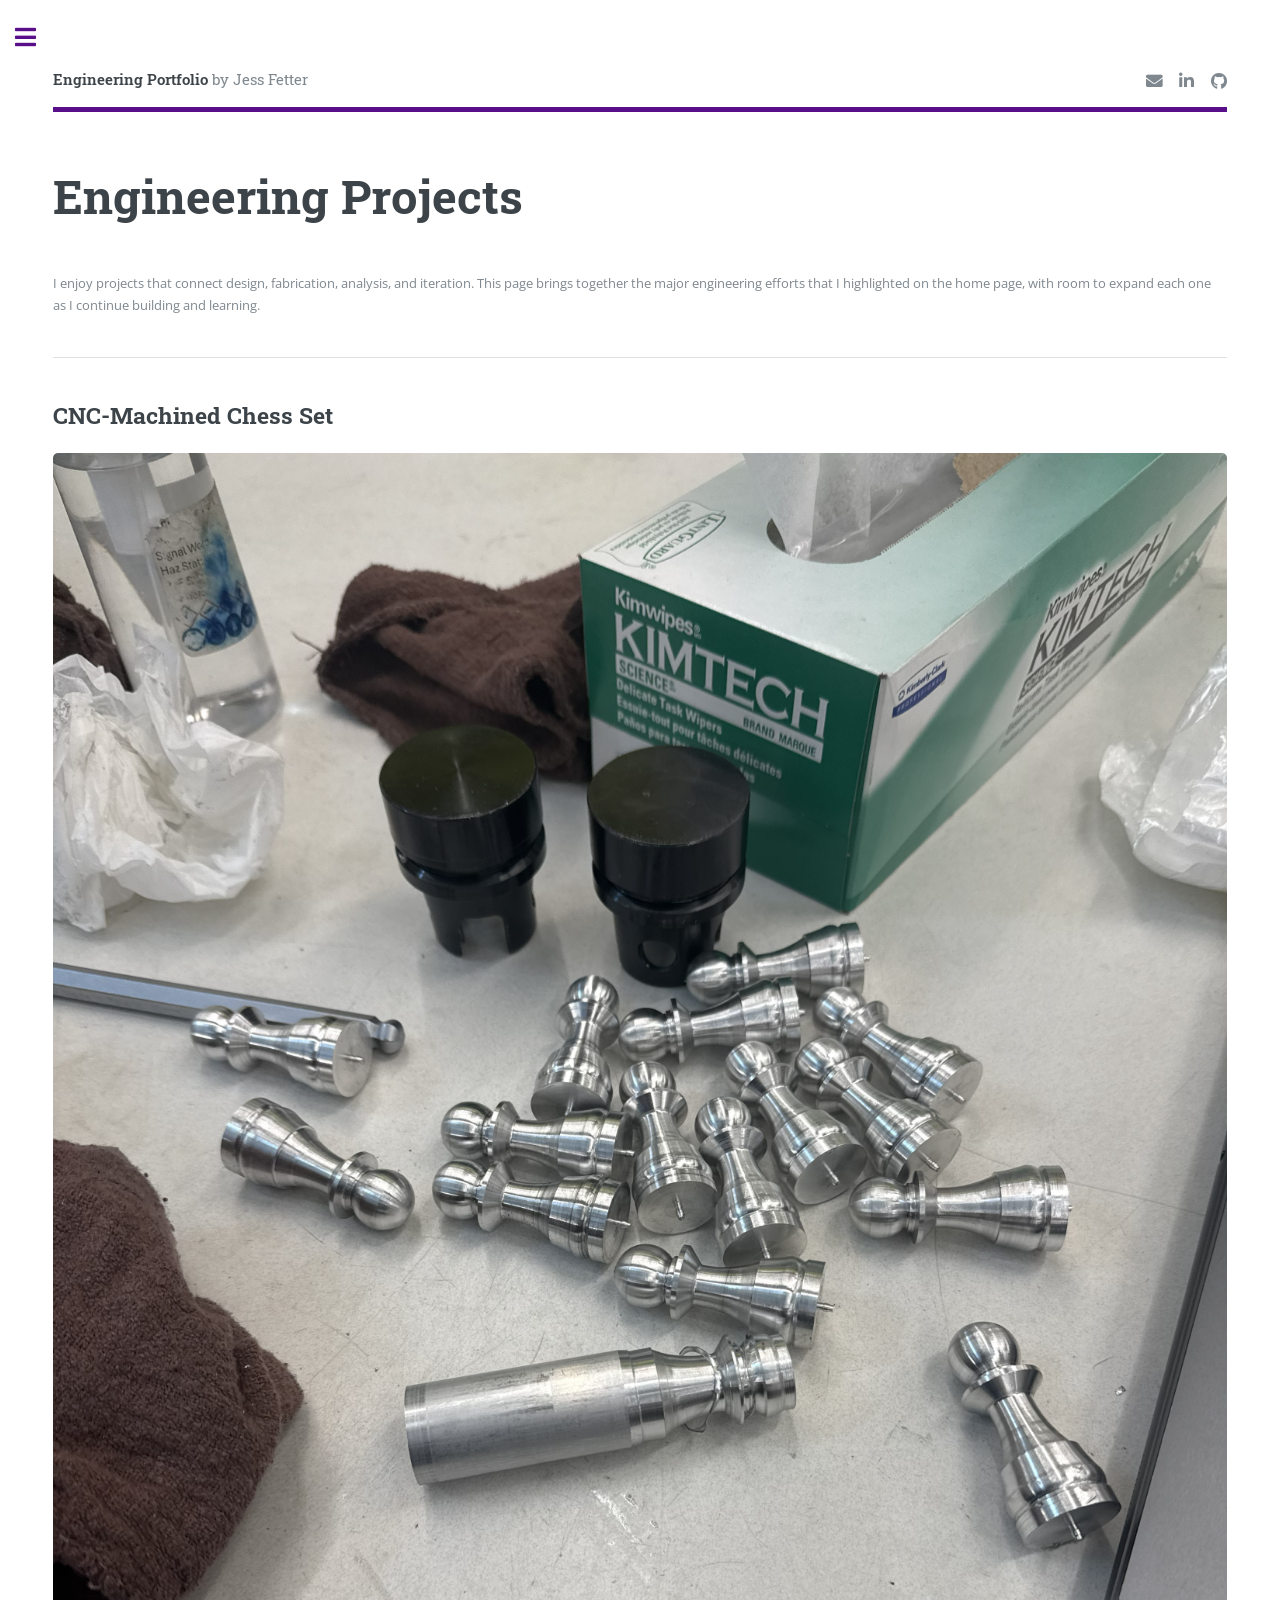
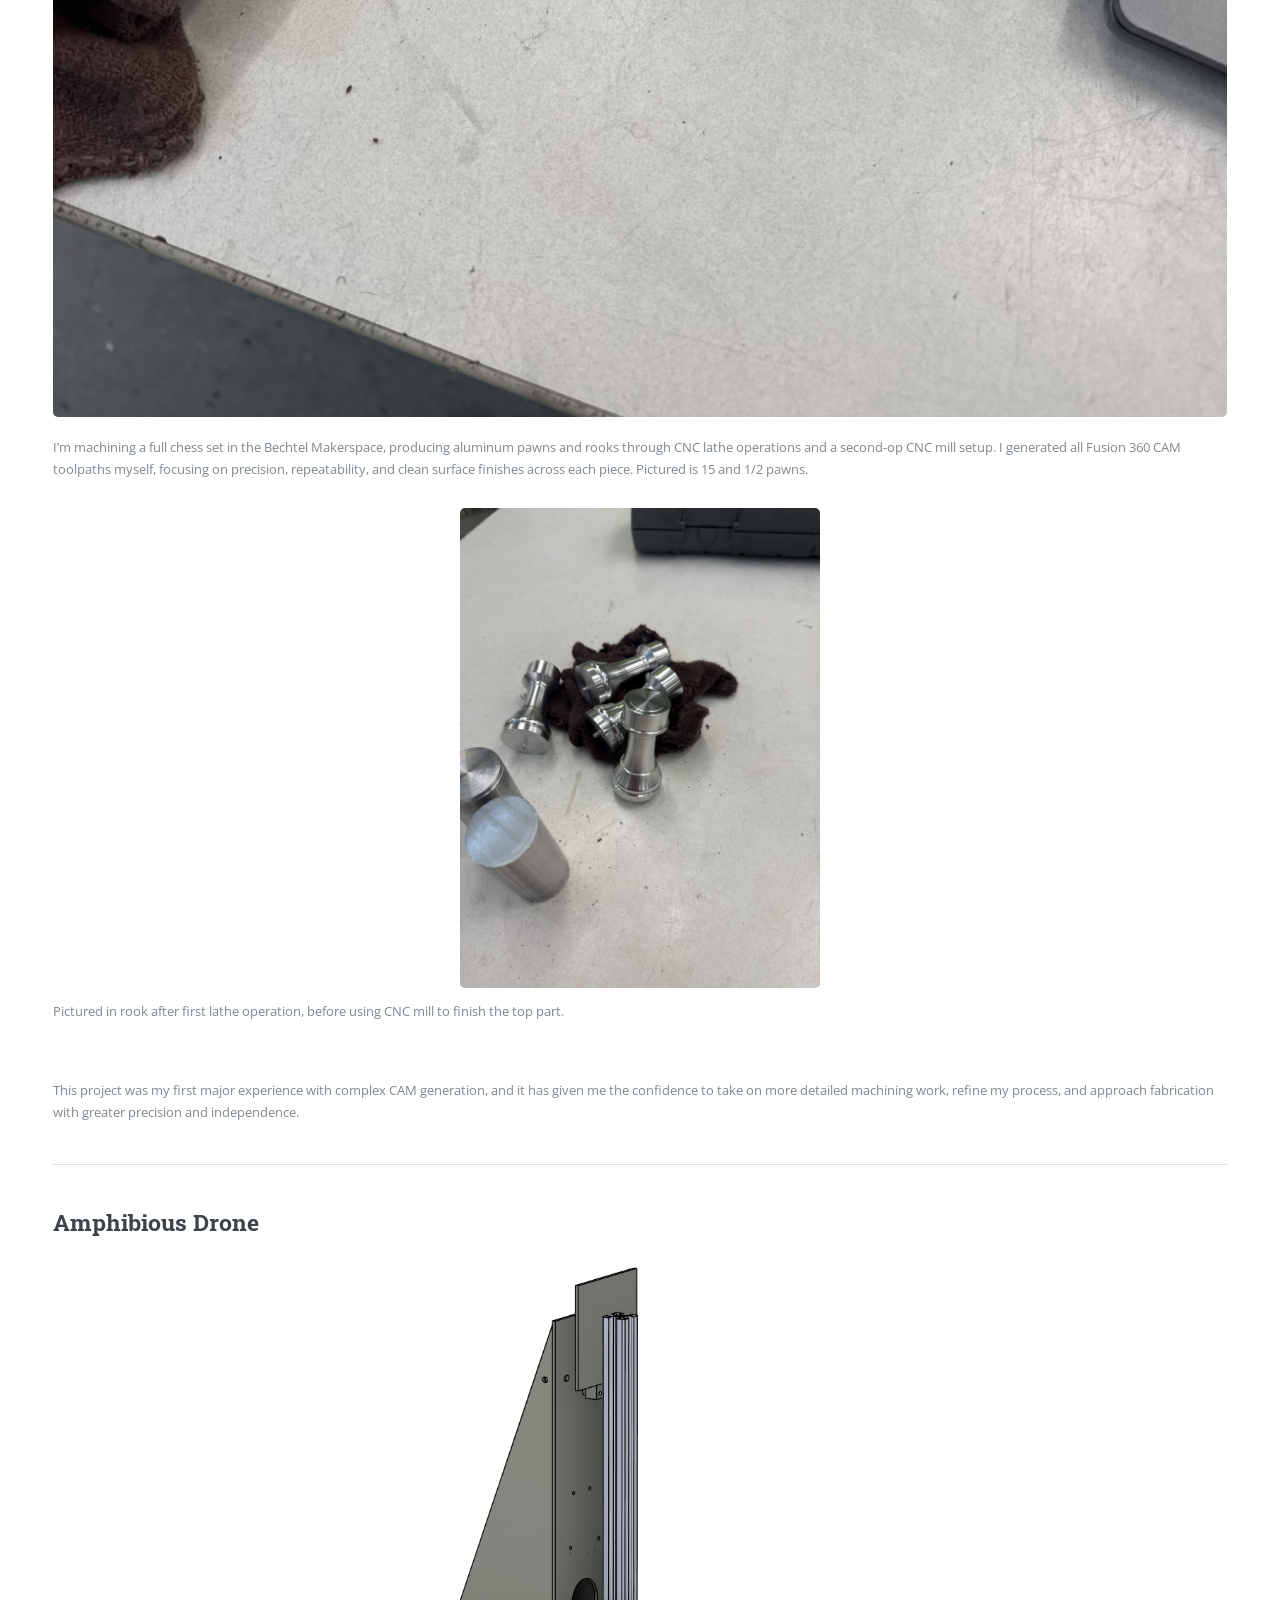
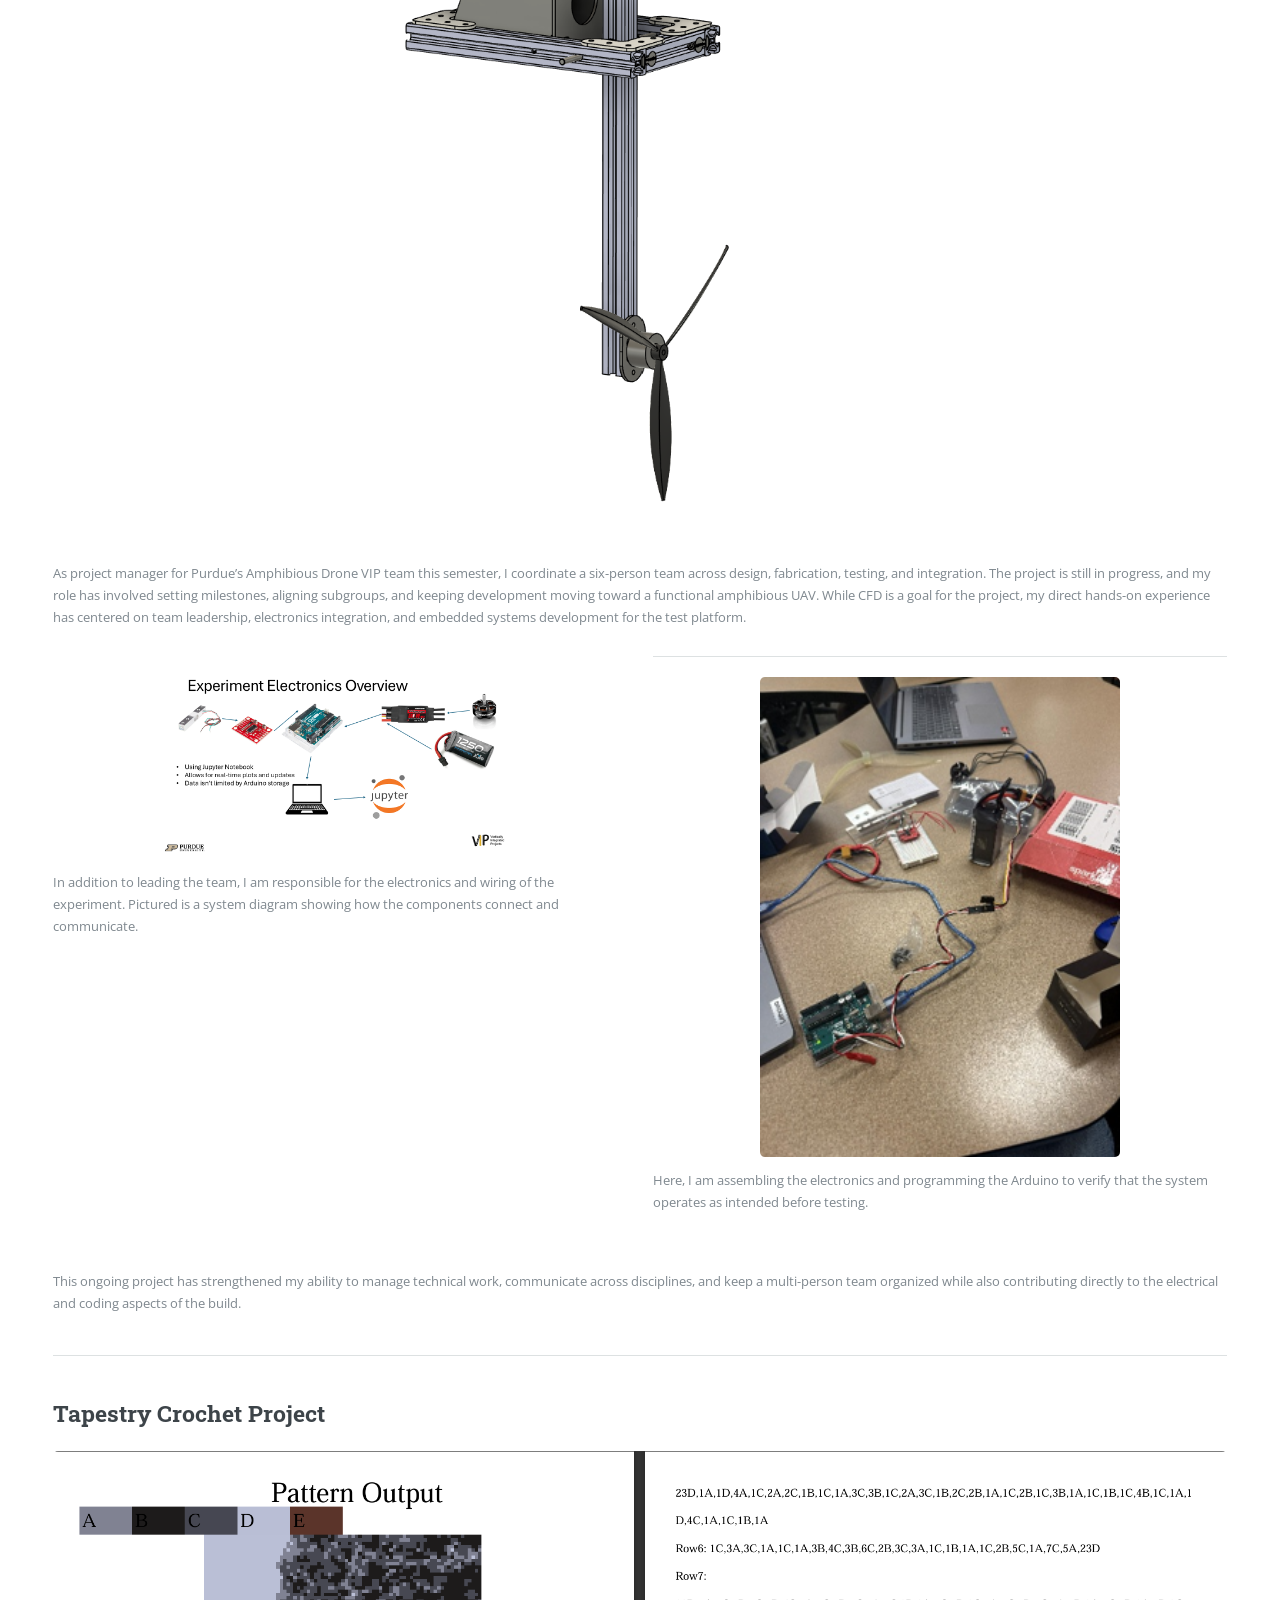
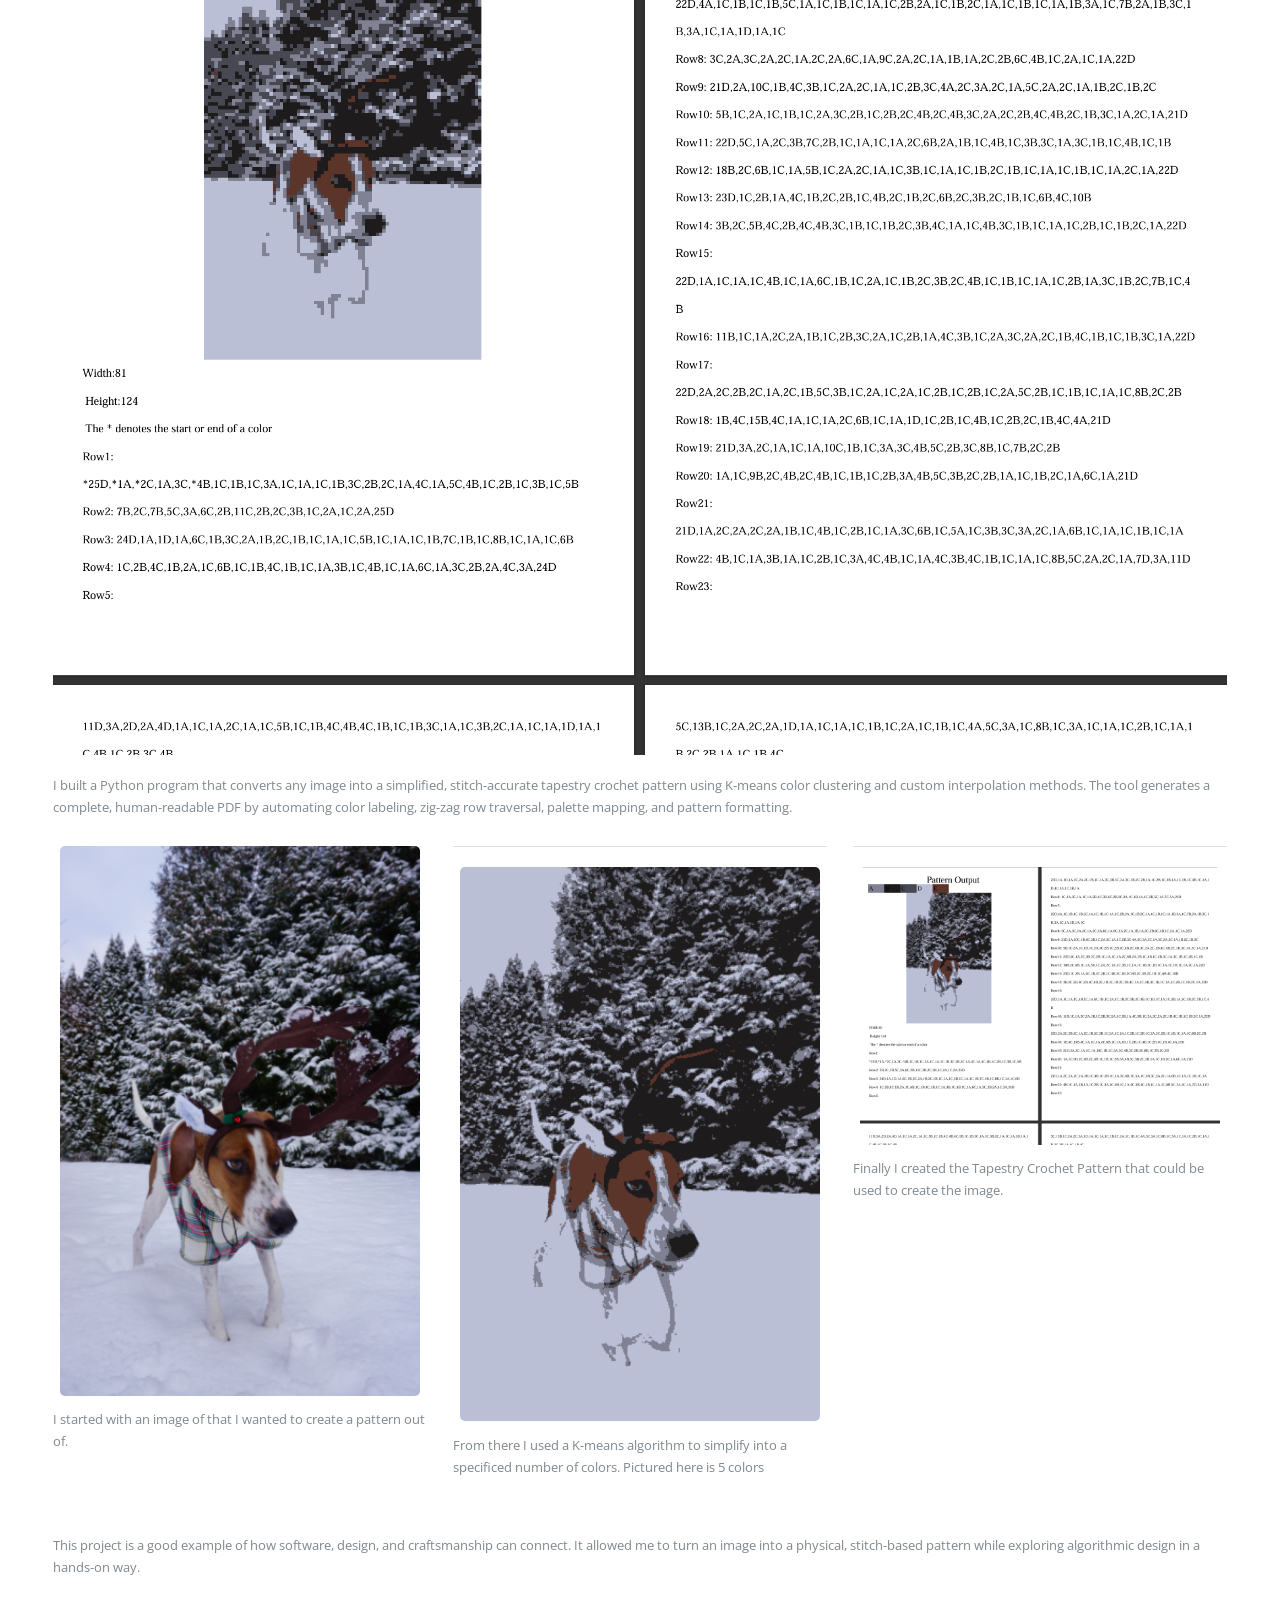
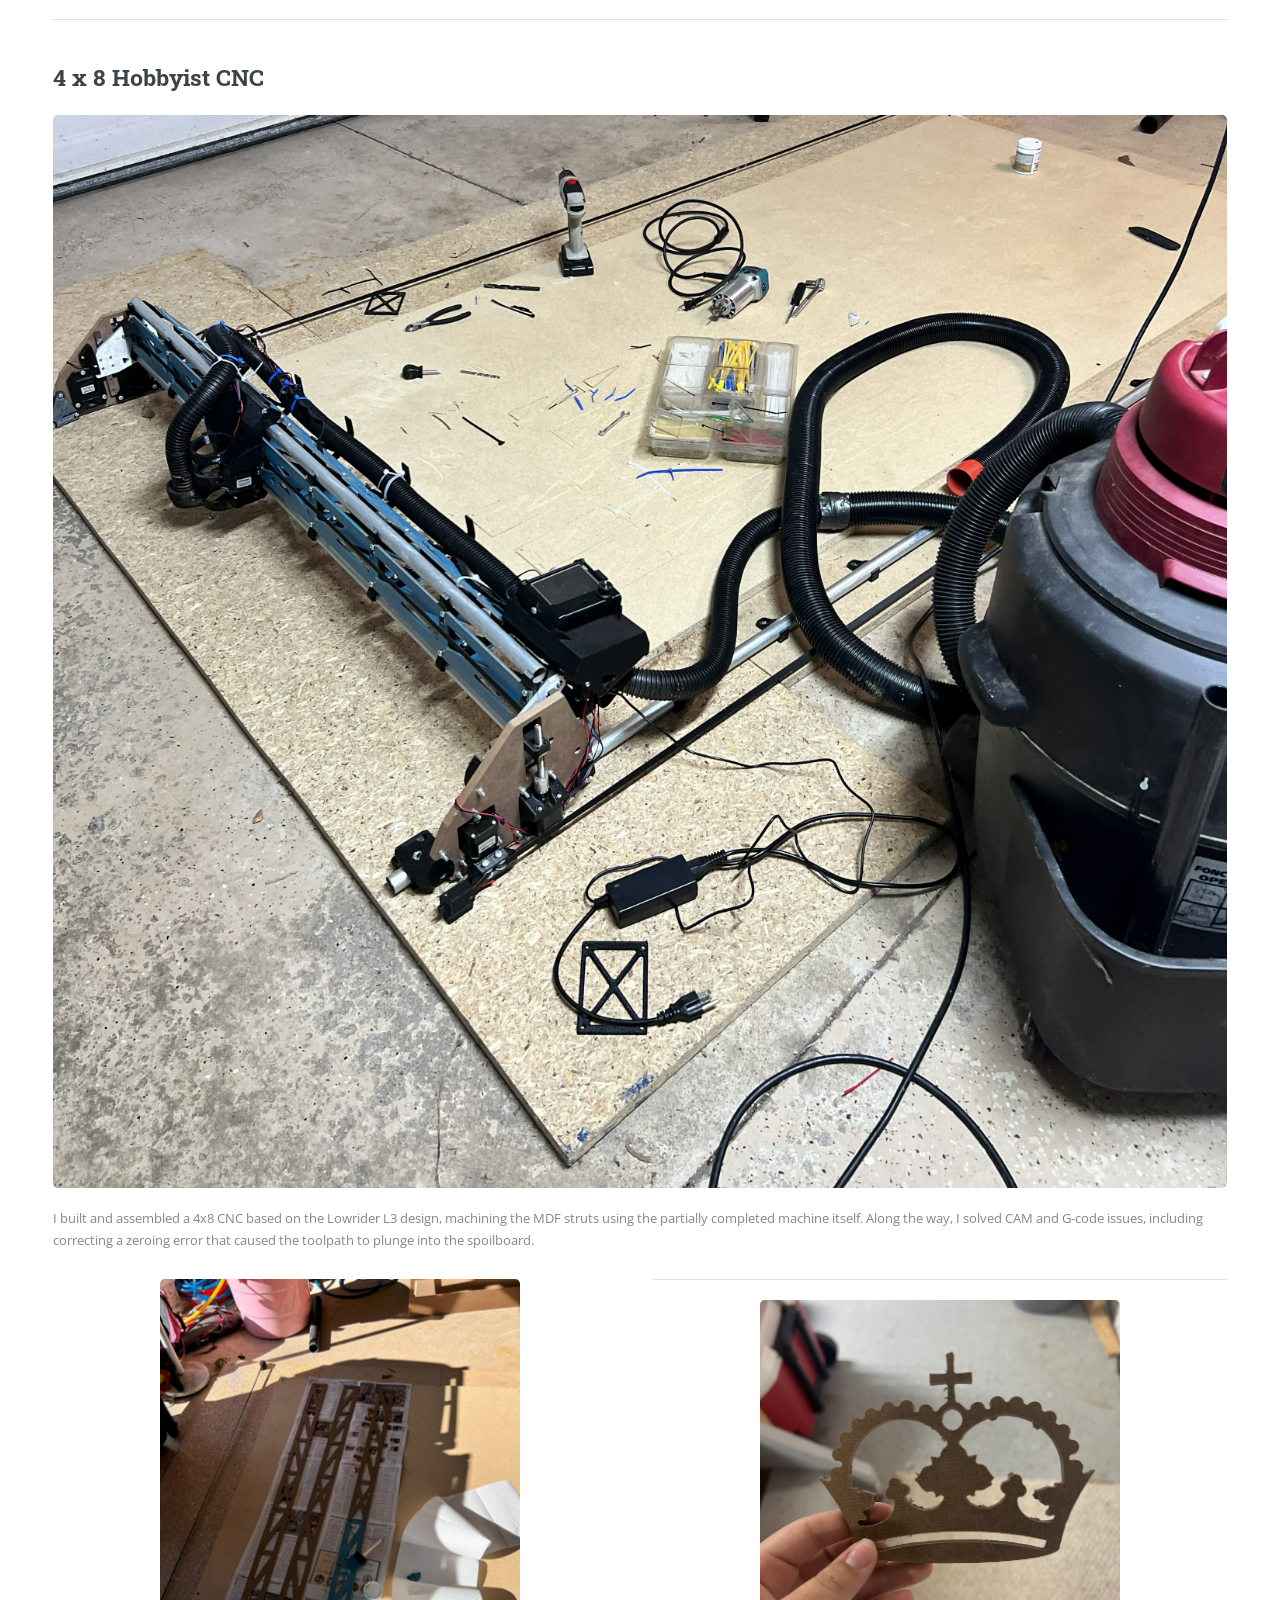
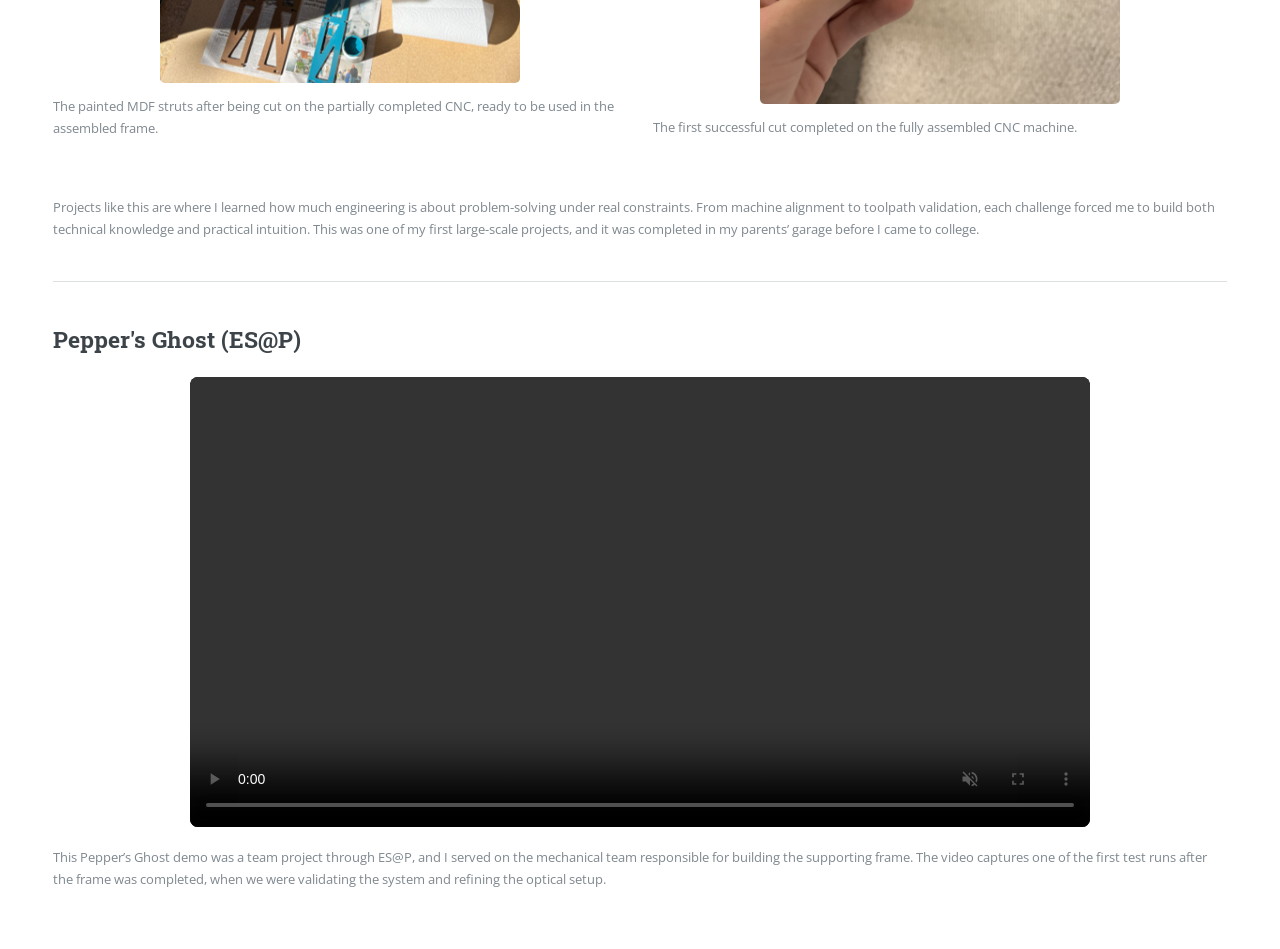
==== commit 773b929b: "added all content still more work that can be done but good enough to share" ====
--- a/Engineering_Projects.html
+++ b/Engineering_Projects.html
@@ -102,25 +102,25 @@
 										<p>I built and assembled a 4x8 CNC based on the Lowrider L3 design, machining the MDF struts using the partially completed machine itself. Along the way, I solved CAM and G-code issues, including correcting a zeroing error that caused the toolpath to plunge into the spoilboard.</p>
 										<div class="mini-posts">
 											<article>
-												<a href="#" class="image"><img src="images/Project-images/painted-cnc-strut.png" alt="Painted CNC strut for the 4x8 machine" /></a>
-												<p>Painted strut after assembly and finish work on the 4x8 CNC frame.</p>
+																<a href="#" class="image"><img src="images/Project-images/painted-cnc-strut.png" alt="Painted CNC struts for the 4x8 machine" /></a>
+																<p>The painted MDF struts after being cut on the partially completed CNC, ready to be used in the assembled frame.</p>
 											</article>
 											<article>
-												<a href="#" class="image"><img src="images/Project-images/cnc-crown-test.png" alt="CNC machine in progress" /></a>
-												<p>Machine assembly and tuning in progress while the build was still taking shape.</p>
+																<a href="#" class="image"><img src="images/Project-images/CNC-crown-Test.JPG" alt="First successful cut on the completed CNC machine" /></a>
+																<p>The first successful cut completed on the fully assembled CNC machine.</p>
 											</article>
 										</div>
-										<p>Projects like this are where I learned how much engineering is about problem-solving under real constraints. From machine alignment to toolpath validation, each challenge forced me to build both technical knowledge and practical intuition.</p>
+																<p>Projects like this are where I learned how much engineering is about problem-solving under real constraints. From machine alignment to toolpath validation, each challenge forced me to build both technical knowledge and practical intuition. This was one of my first large-scale projects, and it was completed in my parents’ garage before I came to college.</p>
 									</article>
 									<hr class="major" />
 
 									<article id="peppers-ghost">
-										<h2>Pepper's Ghost Demo</h2>
+										<h2>Pepper's Ghost (ES@P)</h2>
 											<video controls muted loop playsinline preload="metadata" style="width:100%; max-width:900px; border-radius:8px; display:block; margin:1.5em auto; background:#000;">
 											<source src="images/Project-images/peppers-ghost.mp4" type="video/mp4" />
 											Your browser does not support the video tag.
 										</video>
-										<p>This Pepper's Ghost-style effect was included as a playful prototype and visual experiment, combining optics, motion, and presentation design as a creative engineering exercise.</p>
+																<p>This Pepper’s Ghost demo was a team project through ES@P, and I served on the mechanical team responsible for building the supporting frame. The video captures one of the first test runs after the frame was completed, when we were validating the system and refining the optical setup.</p>
 									</article>
 
 								</section>
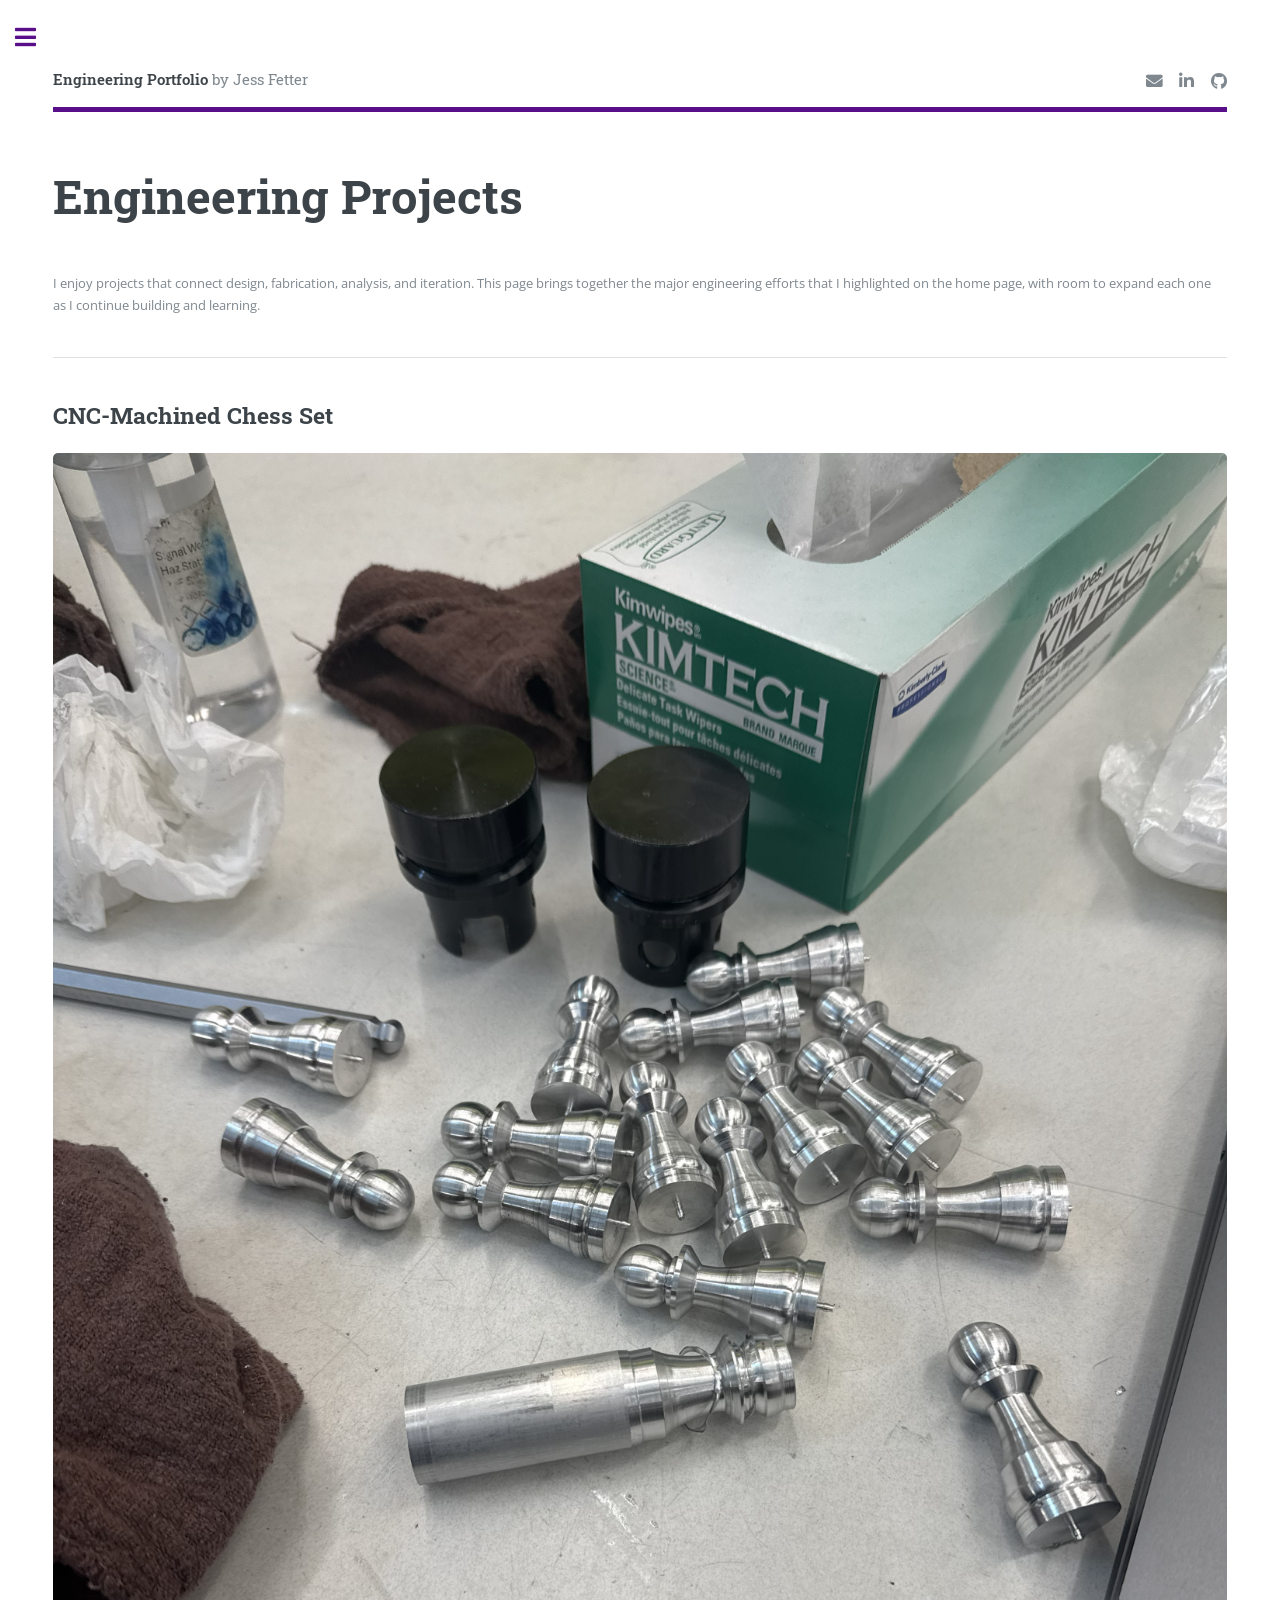
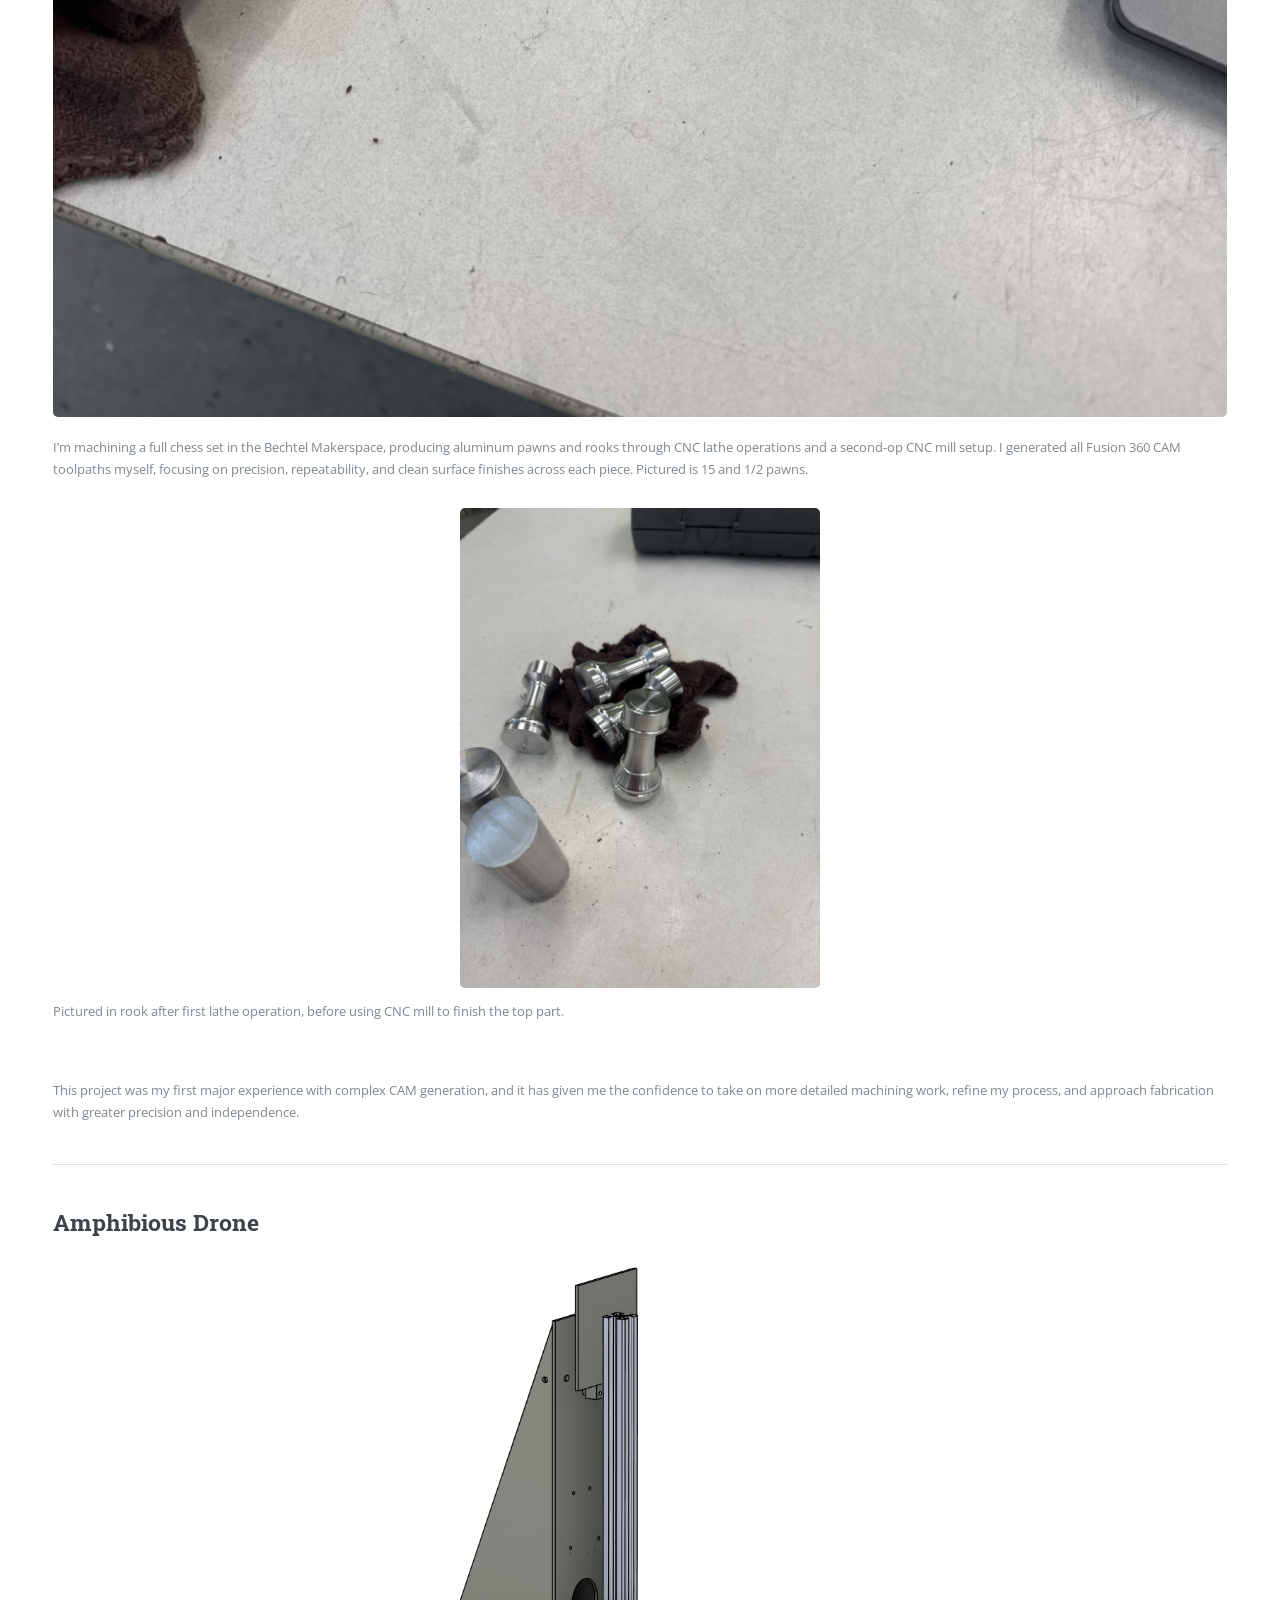
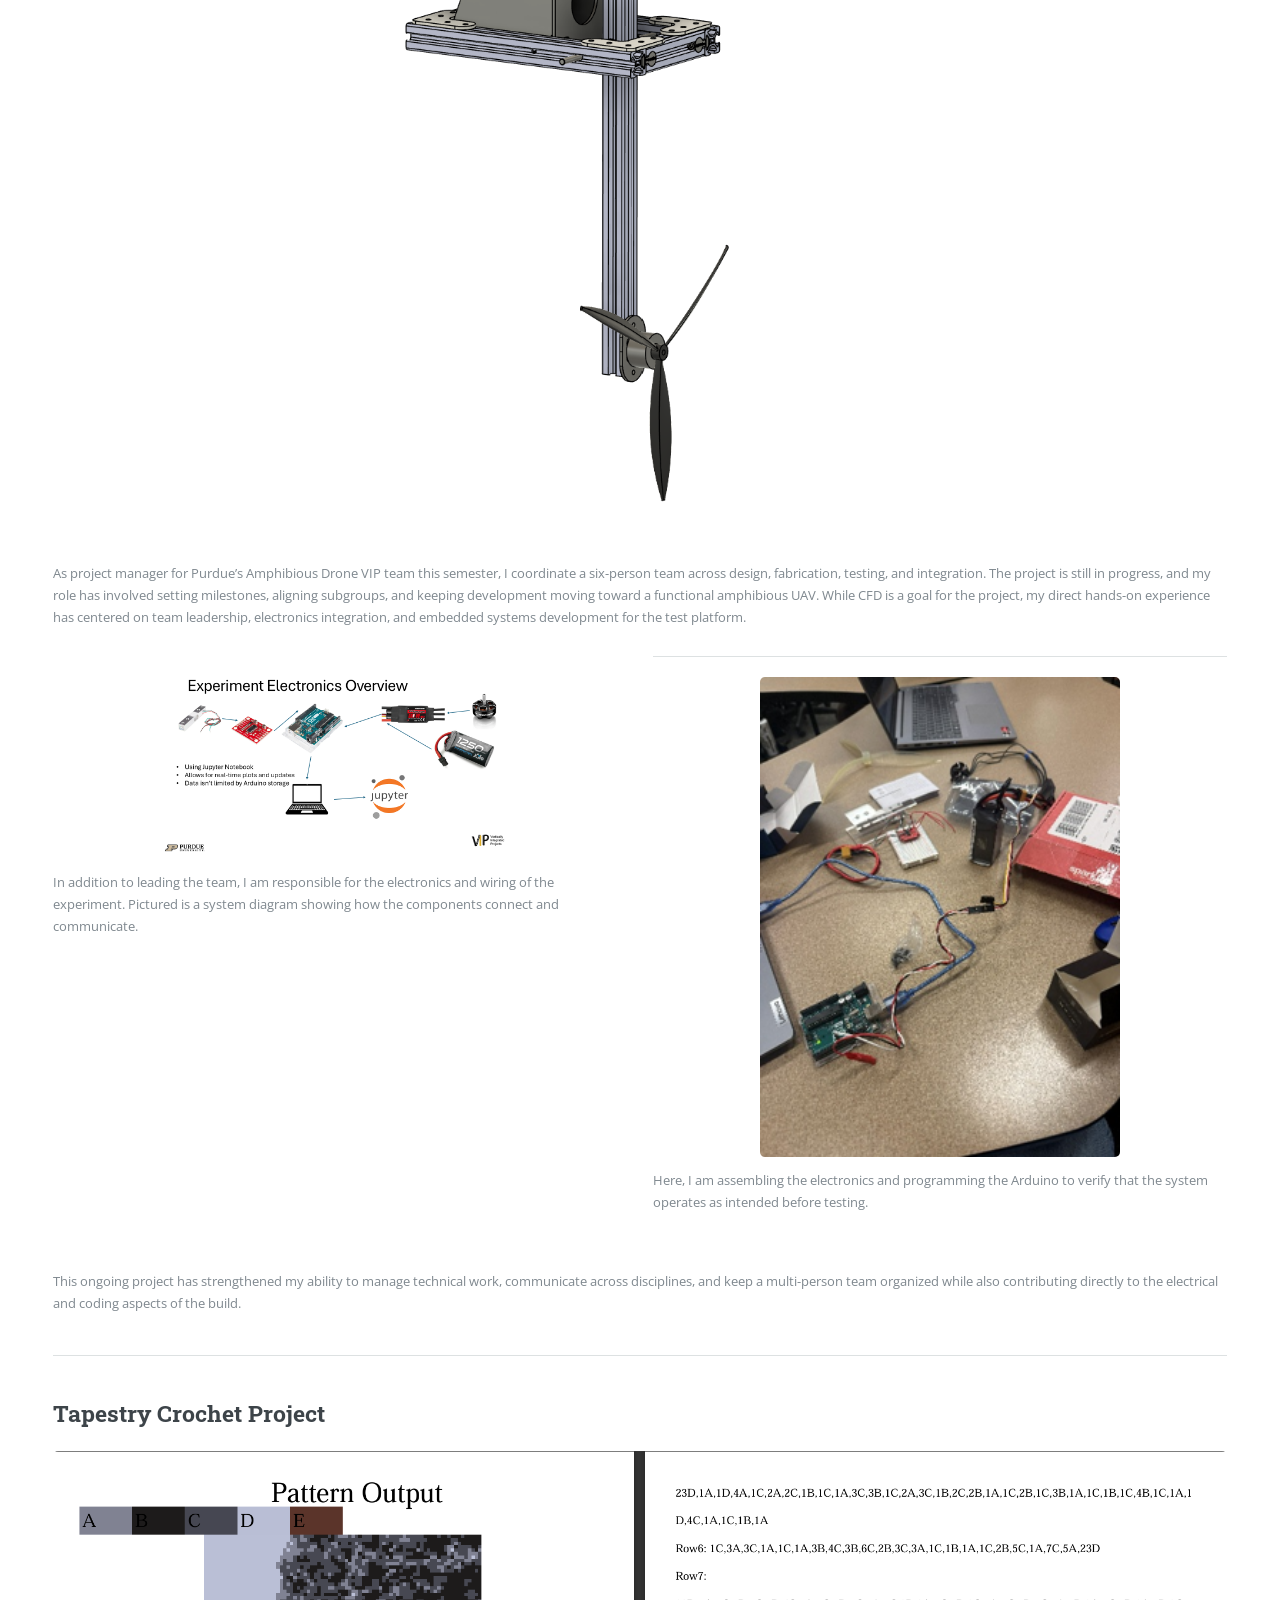
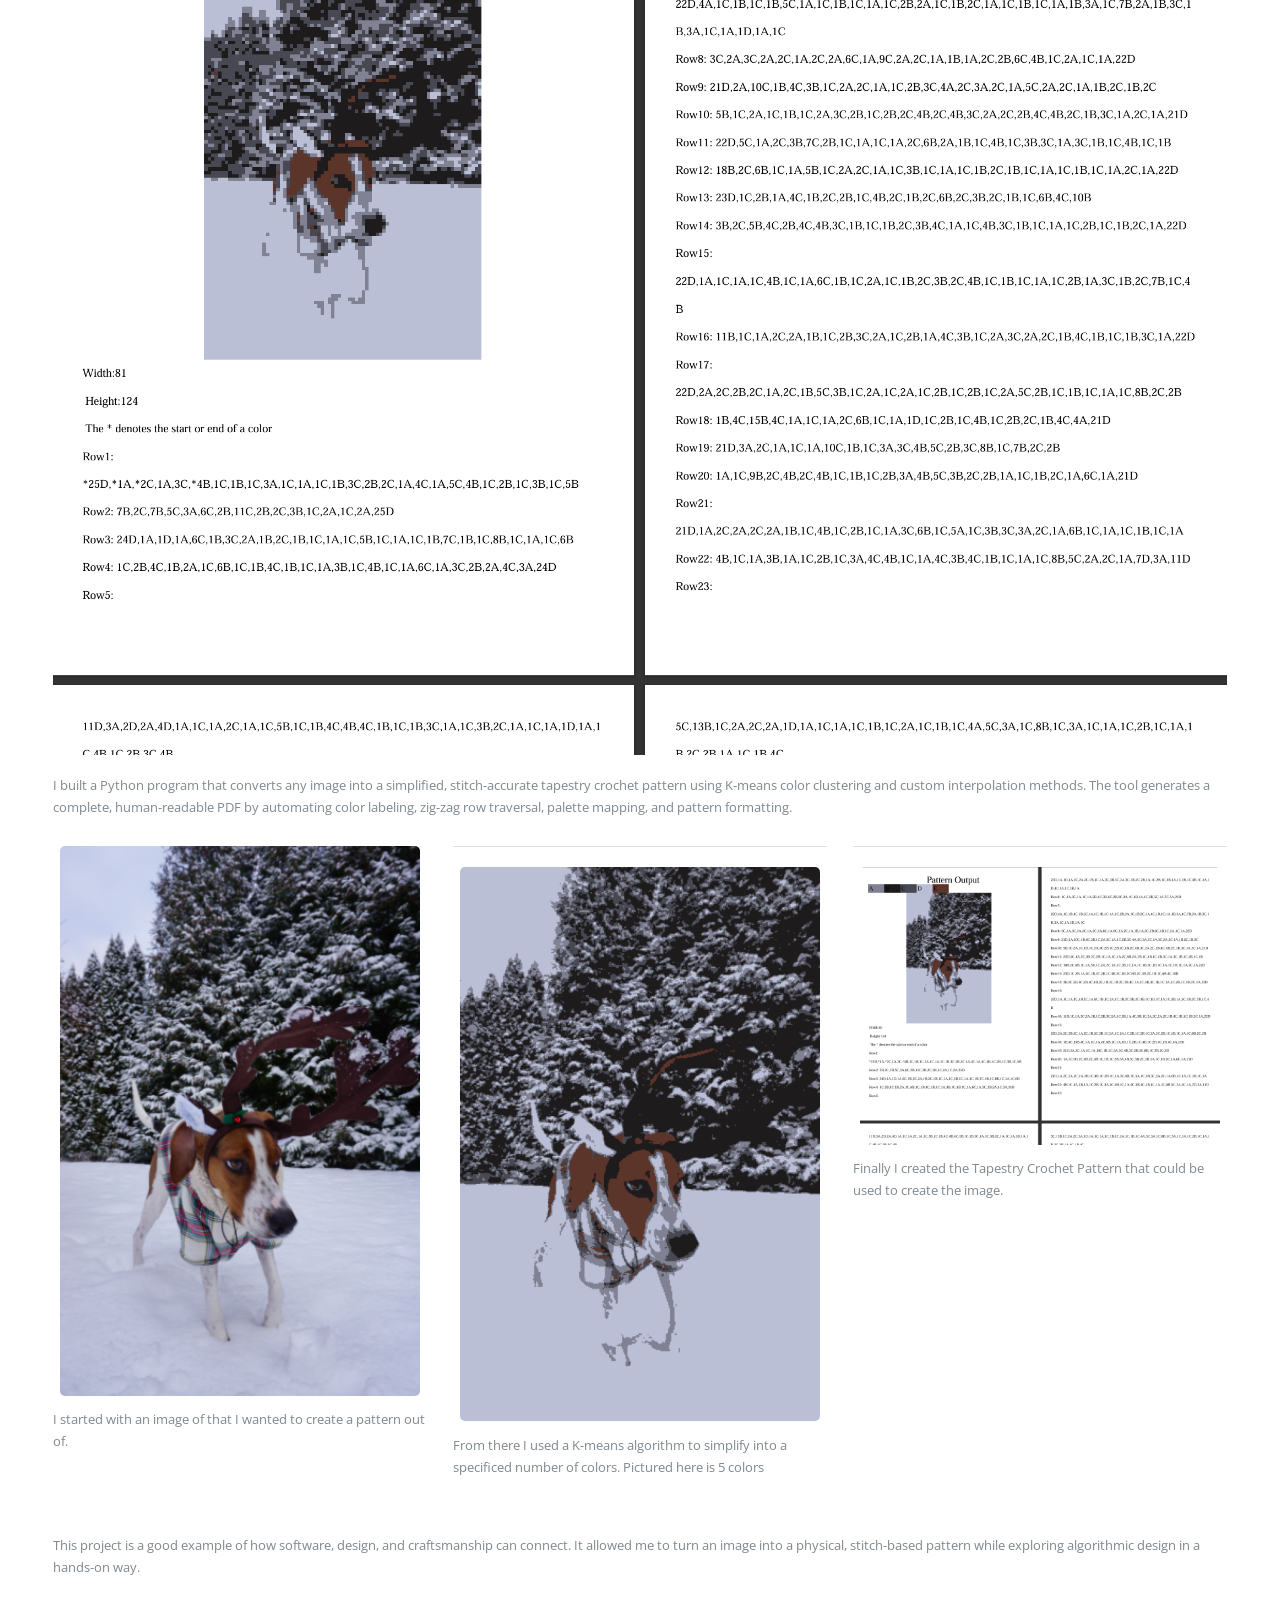
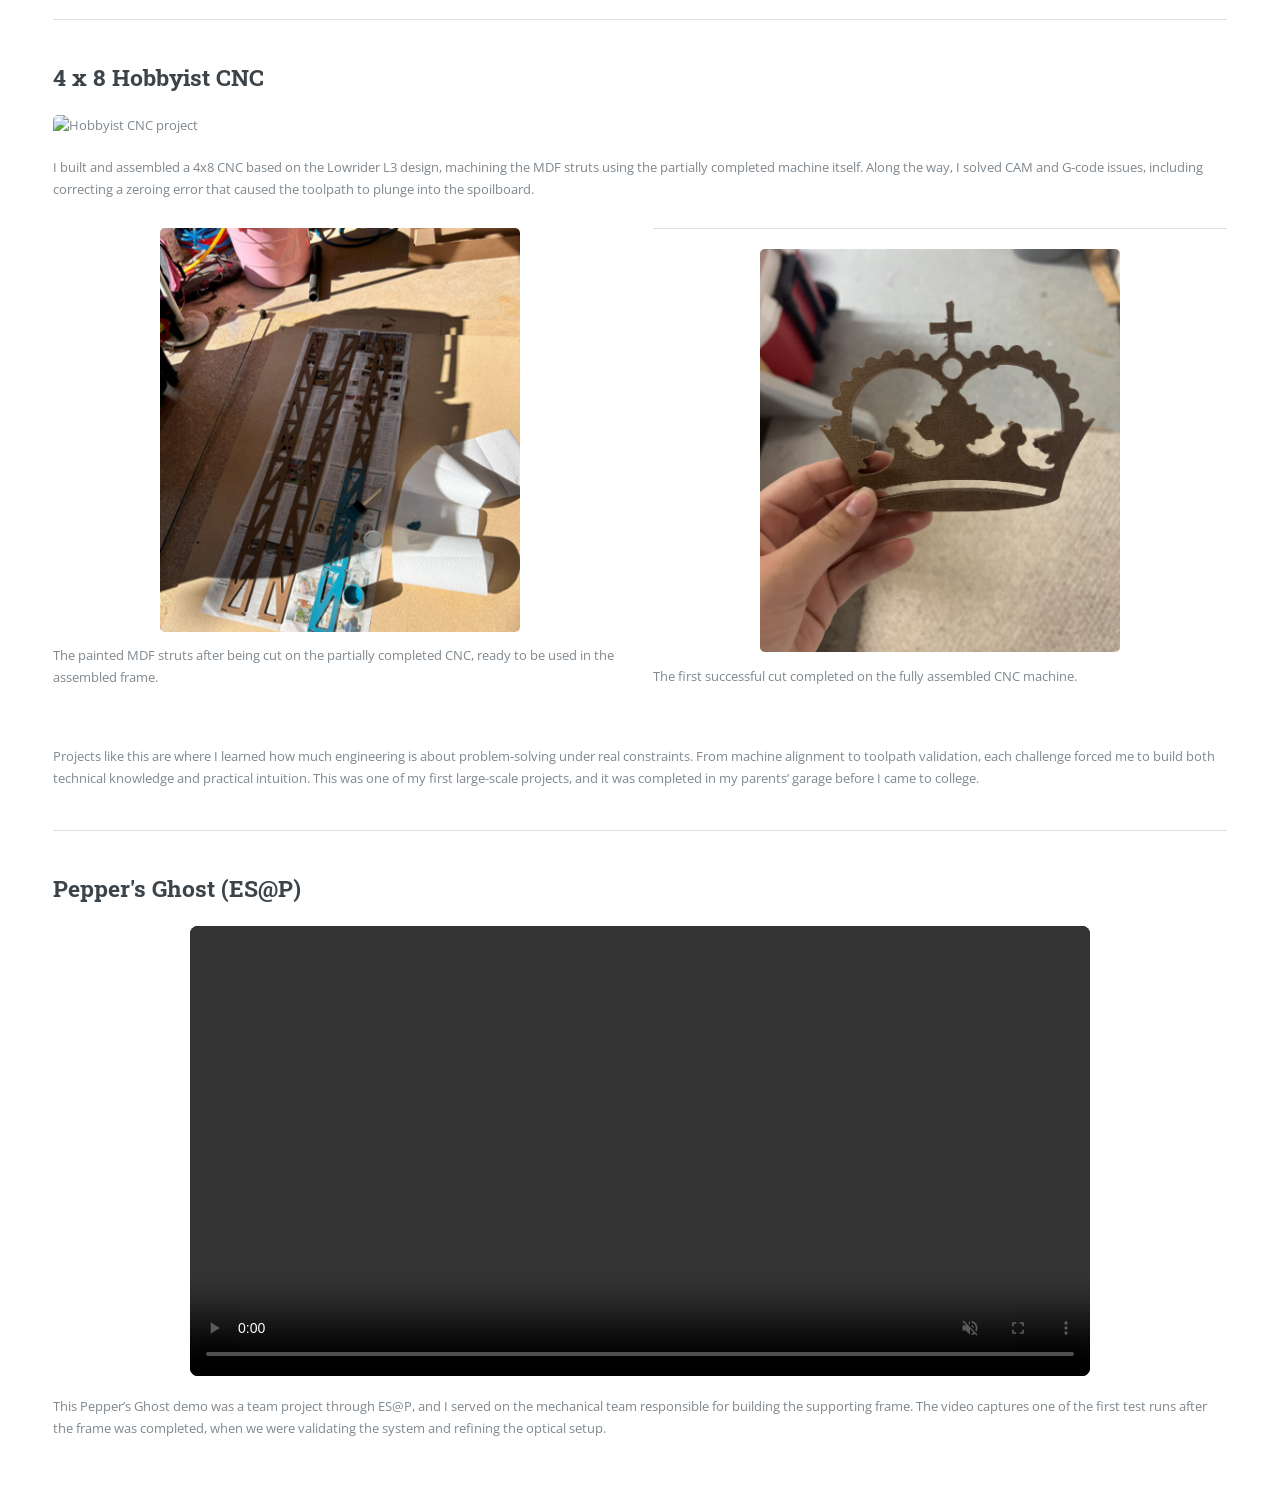
==== commit 33b557dc: "name change so that cnc image loads correctly" ====
--- a/Engineering_Projects.html
+++ b/Engineering_Projects.html
@@ -98,7 +98,7 @@
 											<hr class="major" />
 									<article id="hobbyist-cnc">
 										<h2>4 x 8 Hobbyist CNC</h2>
-										<span class="image main"><img src="images/Project-images/CNC-in-progress.png" alt="Hobbyist CNC project" /></span>
+										<span class="image main"><img src="images/Project-images/cnc-in-progress.png" alt="Hobbyist CNC project" /></span>
 										<p>I built and assembled a 4x8 CNC based on the Lowrider L3 design, machining the MDF struts using the partially completed machine itself. Along the way, I solved CAM and G-code issues, including correcting a zeroing error that caused the toolpath to plunge into the spoilboard.</p>
 										<div class="mini-posts">
 											<article>
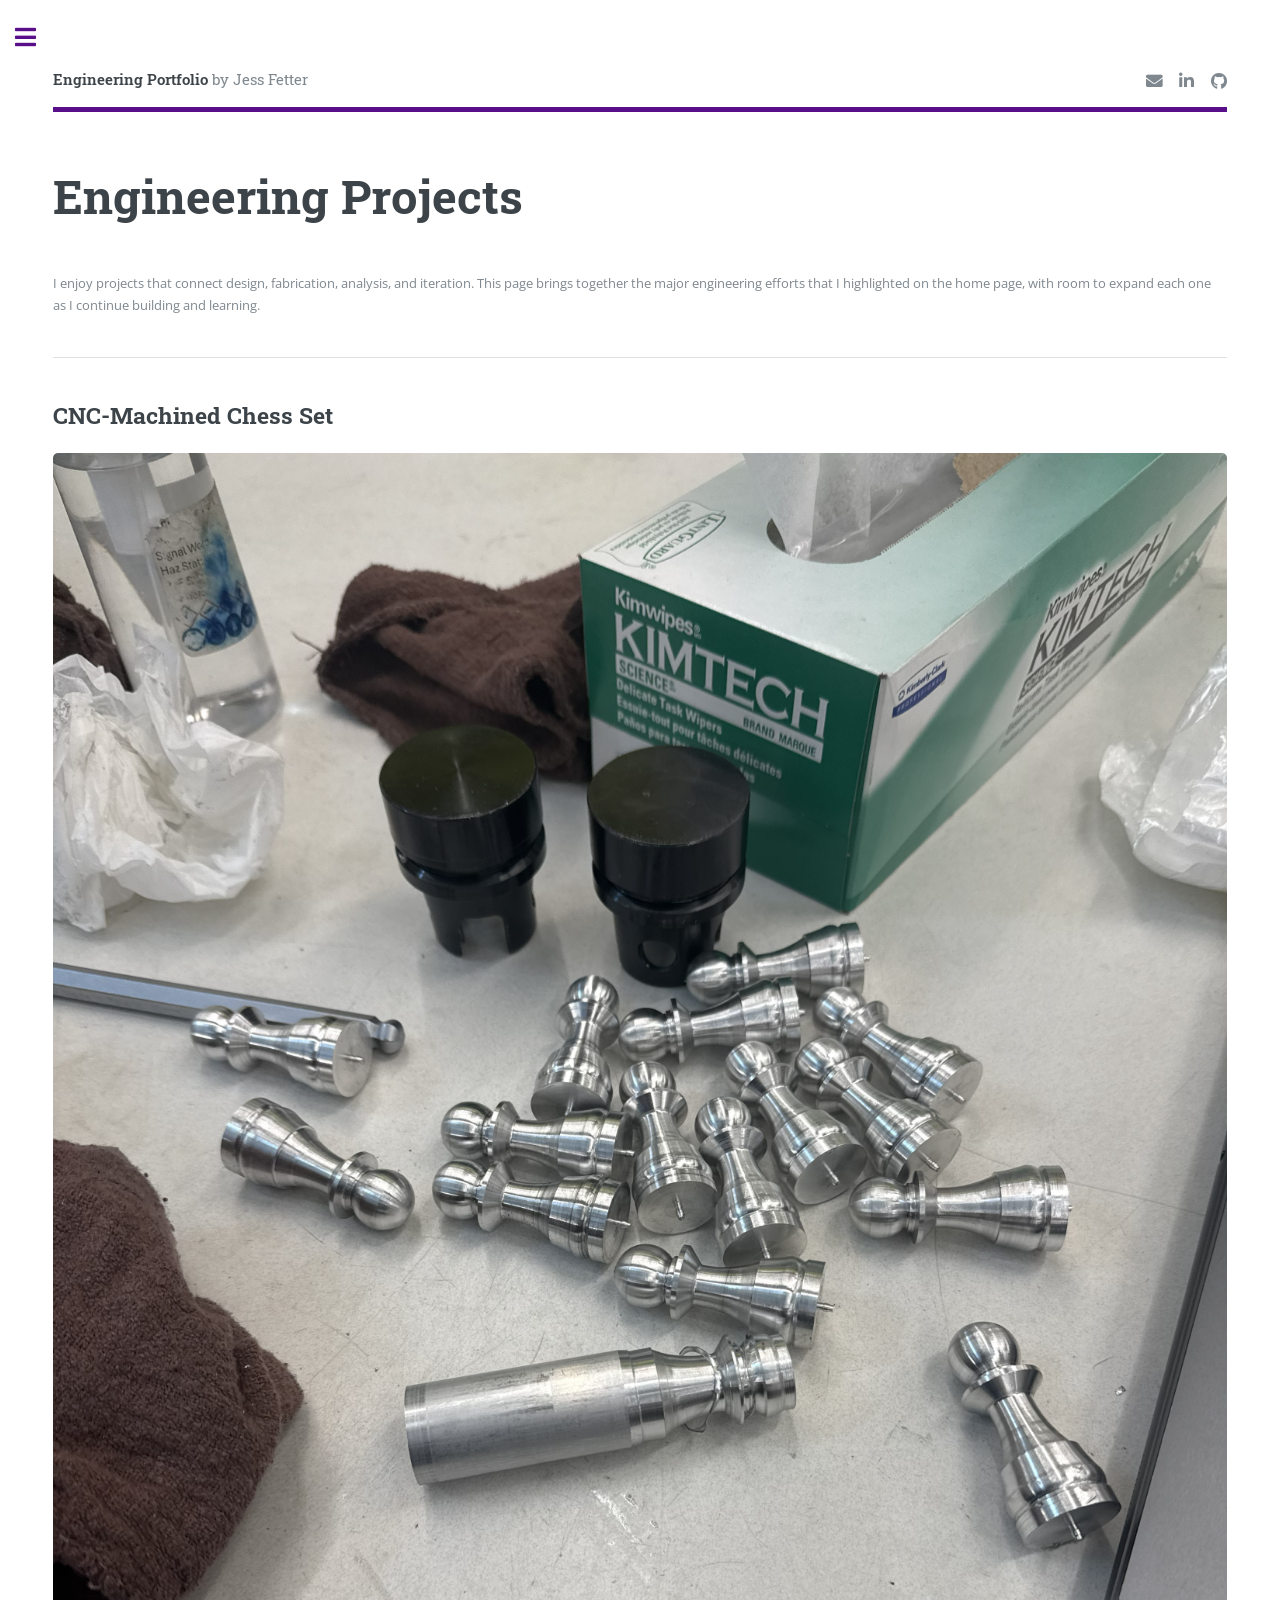
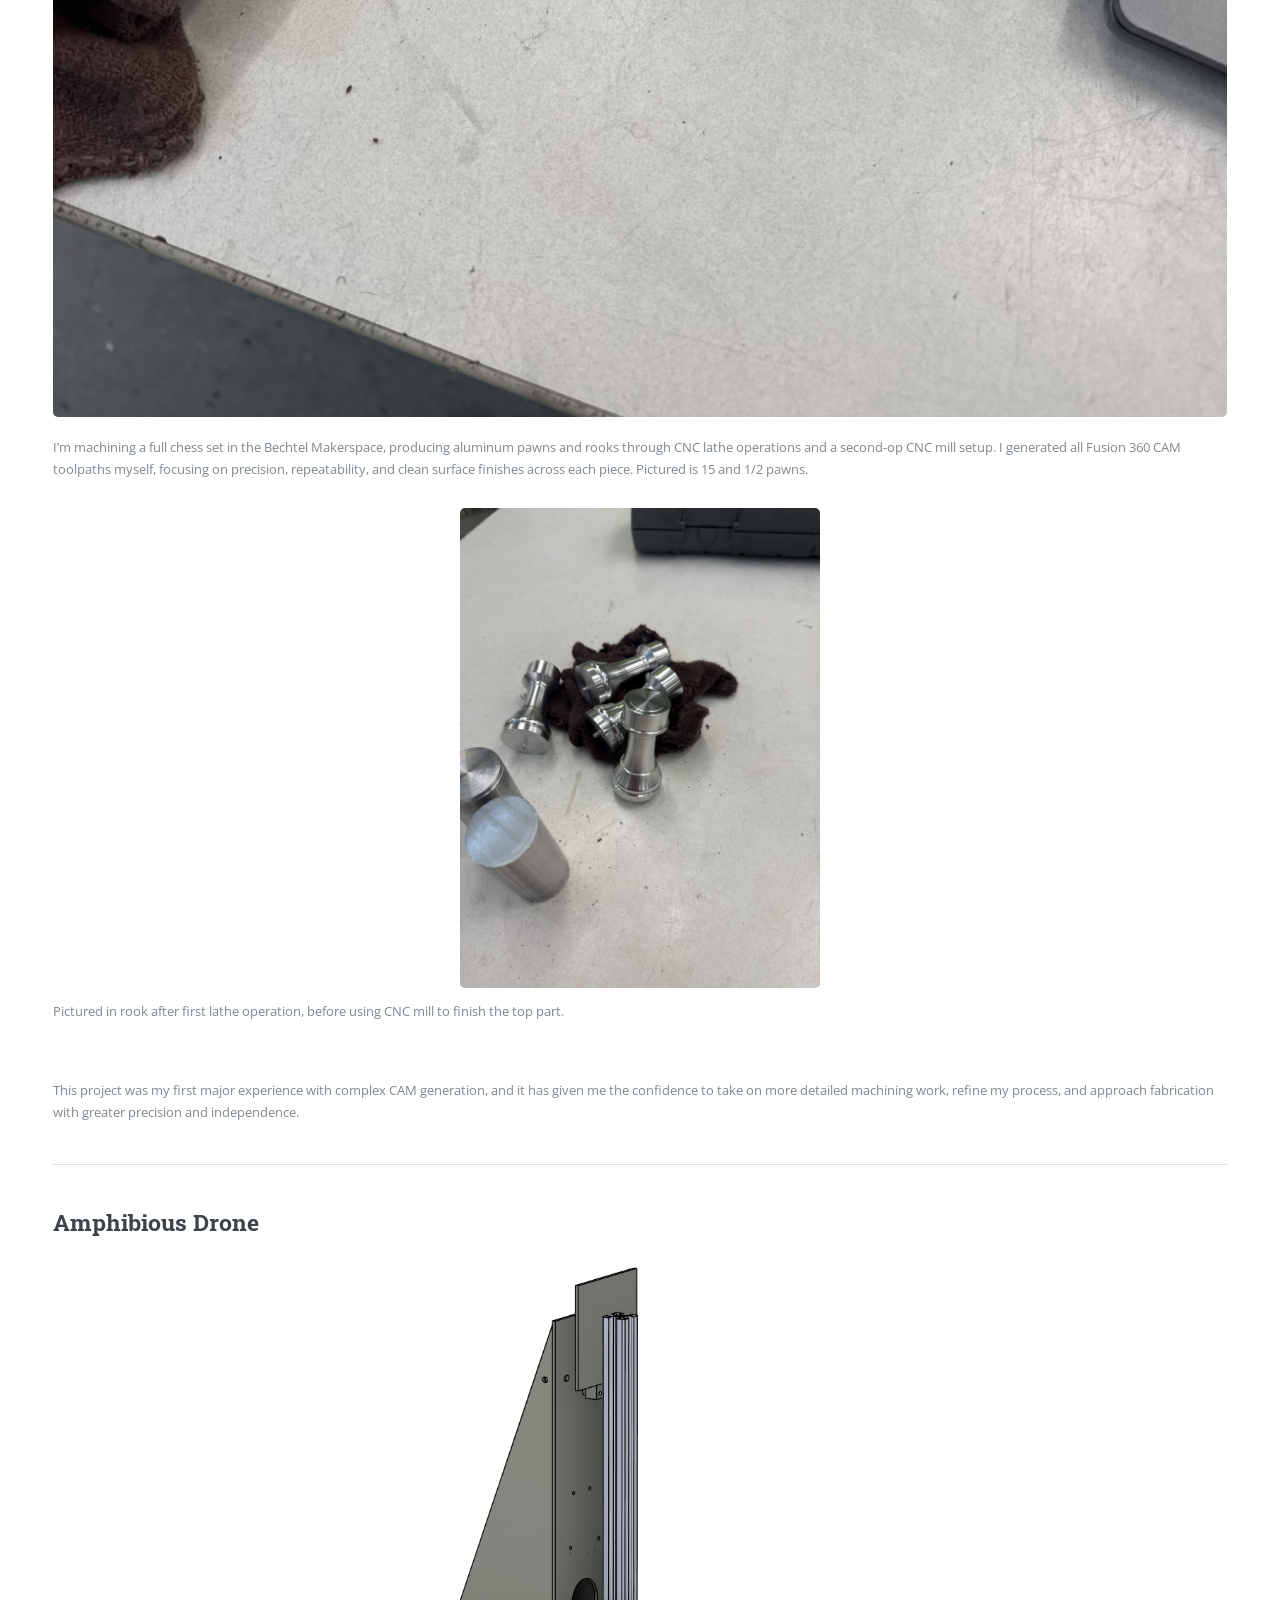
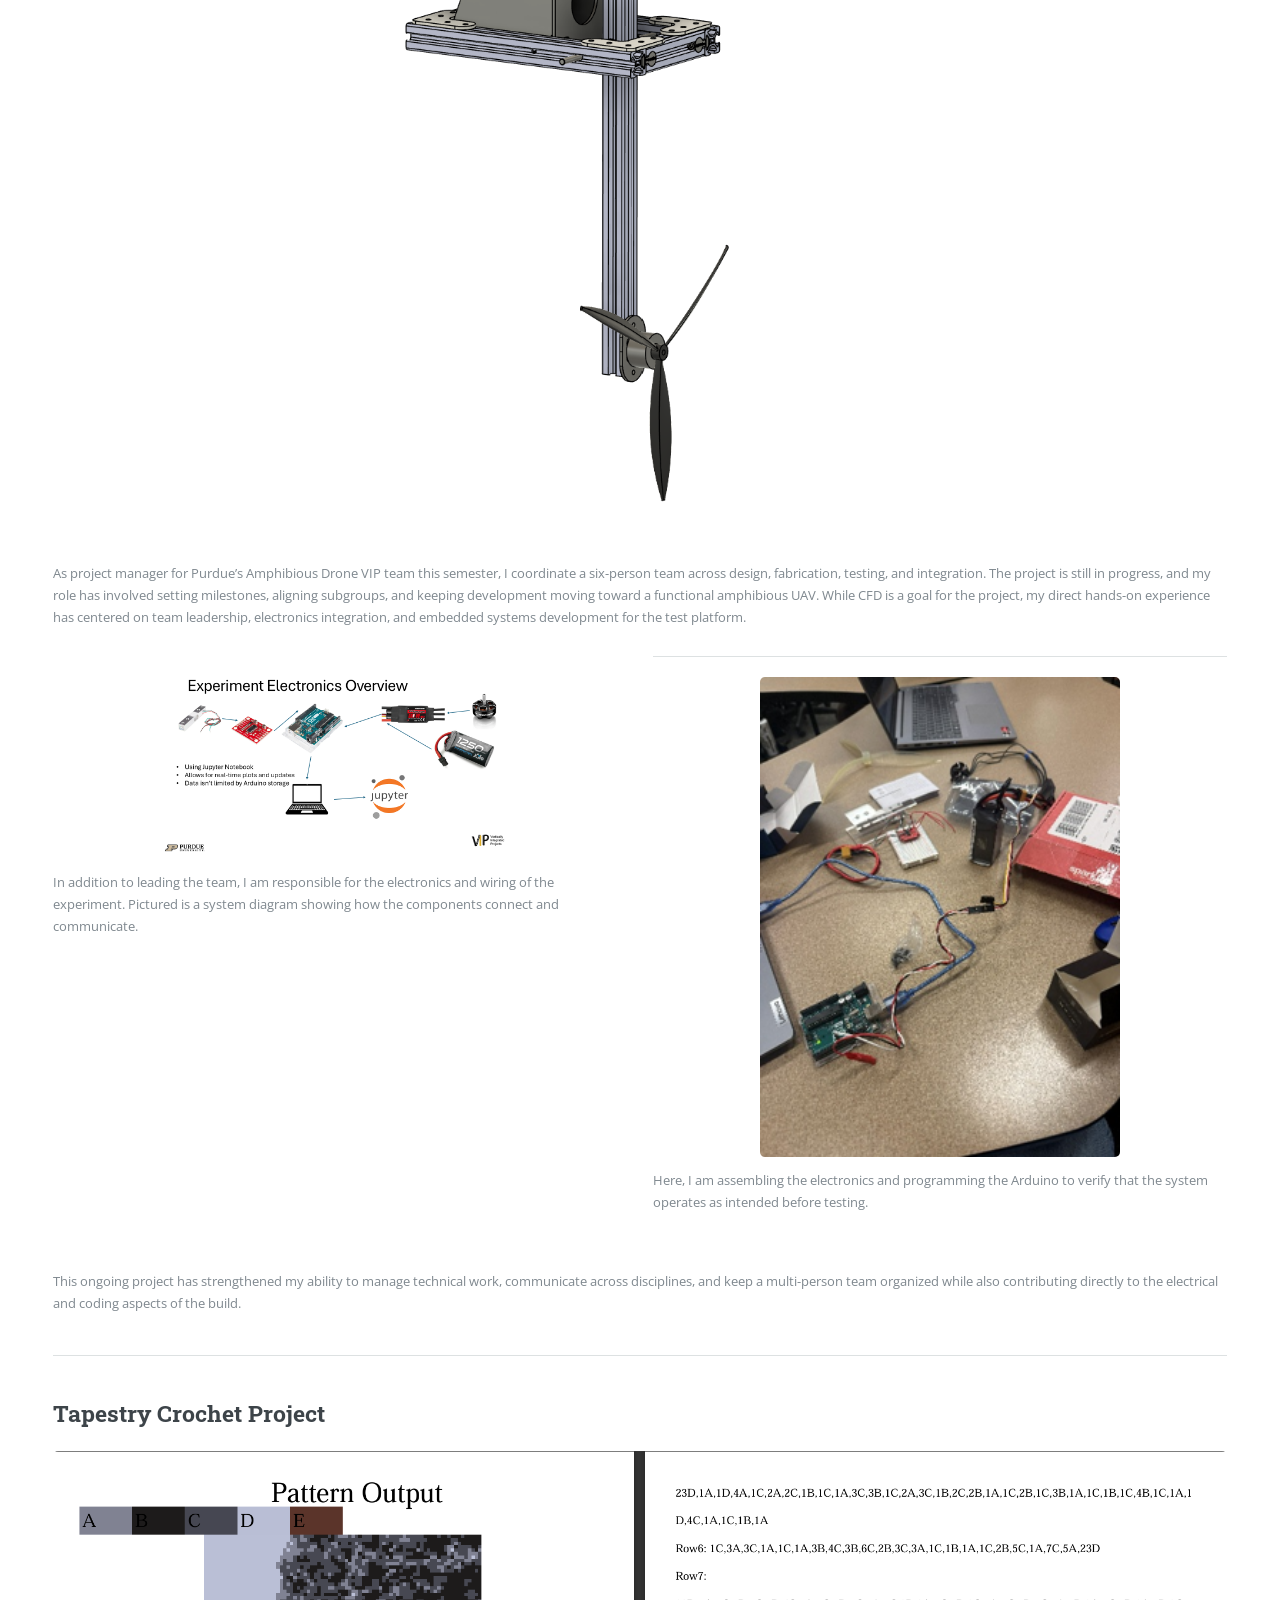
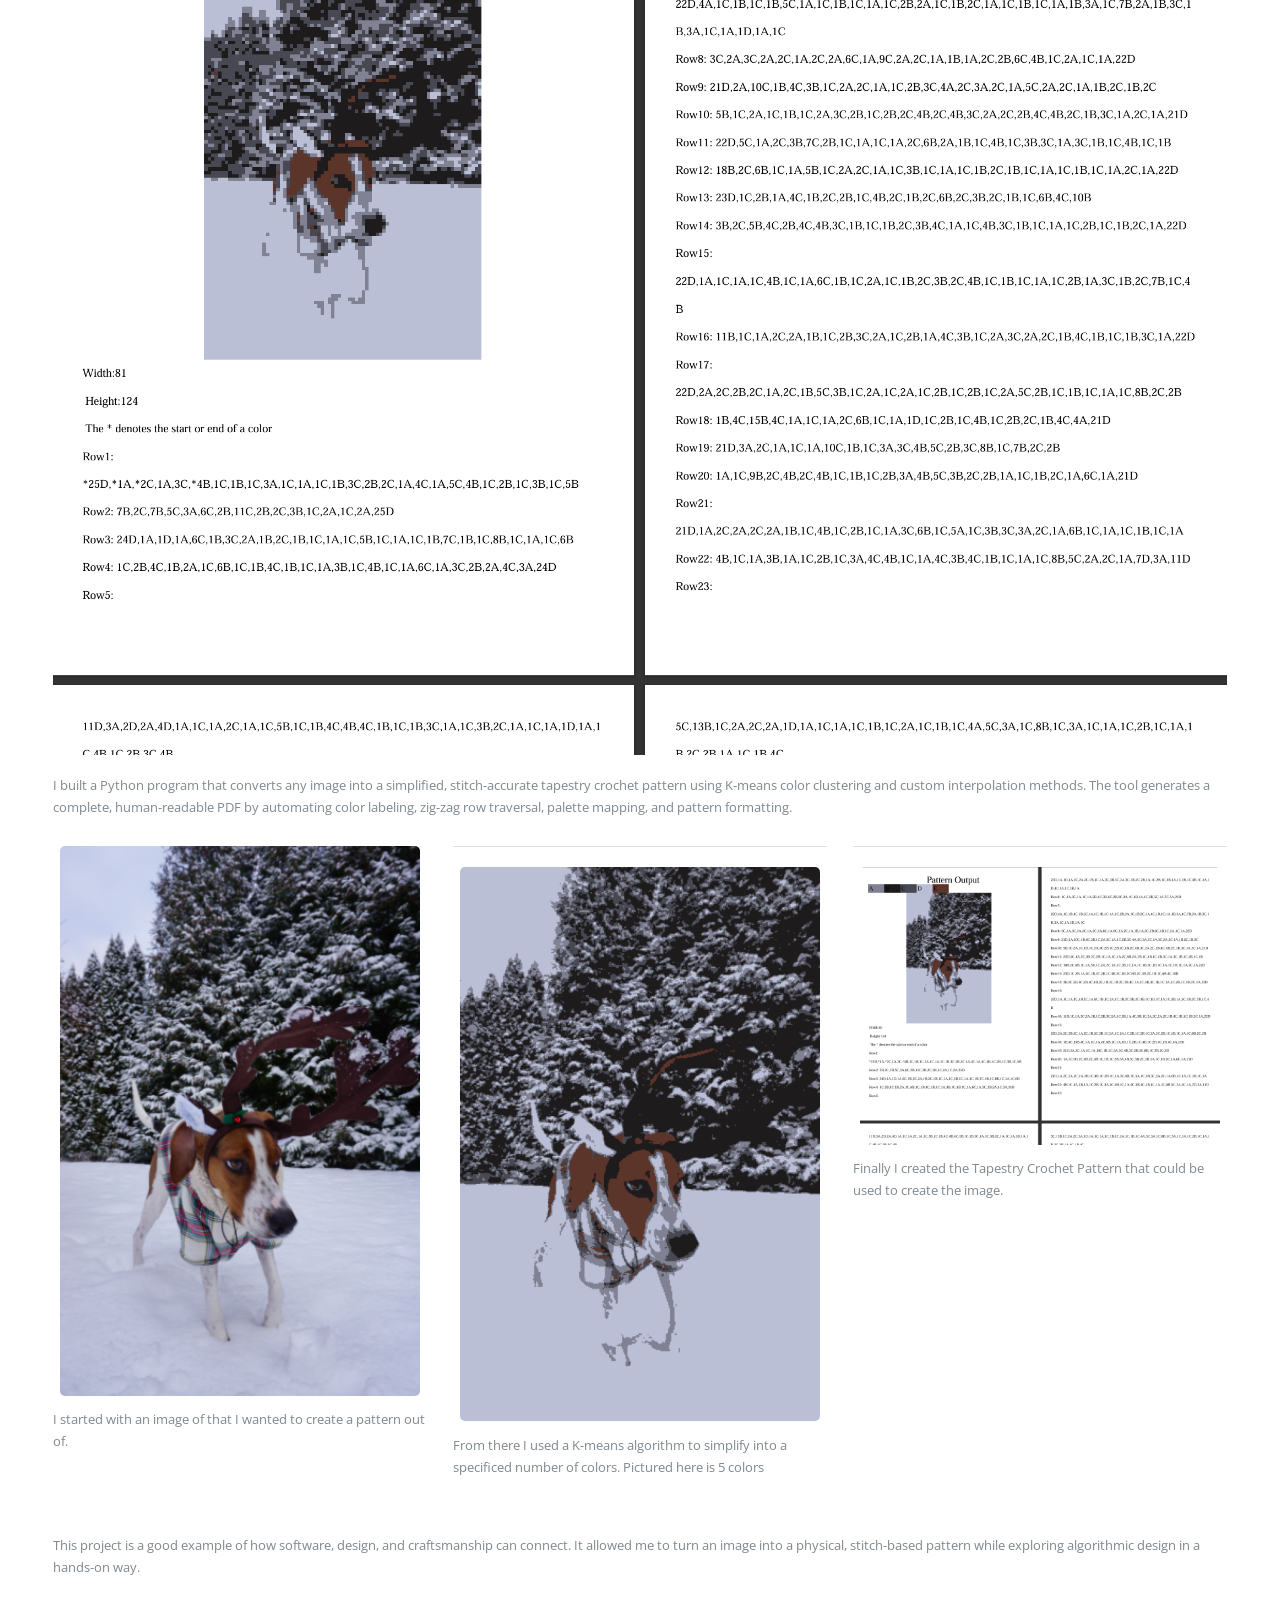
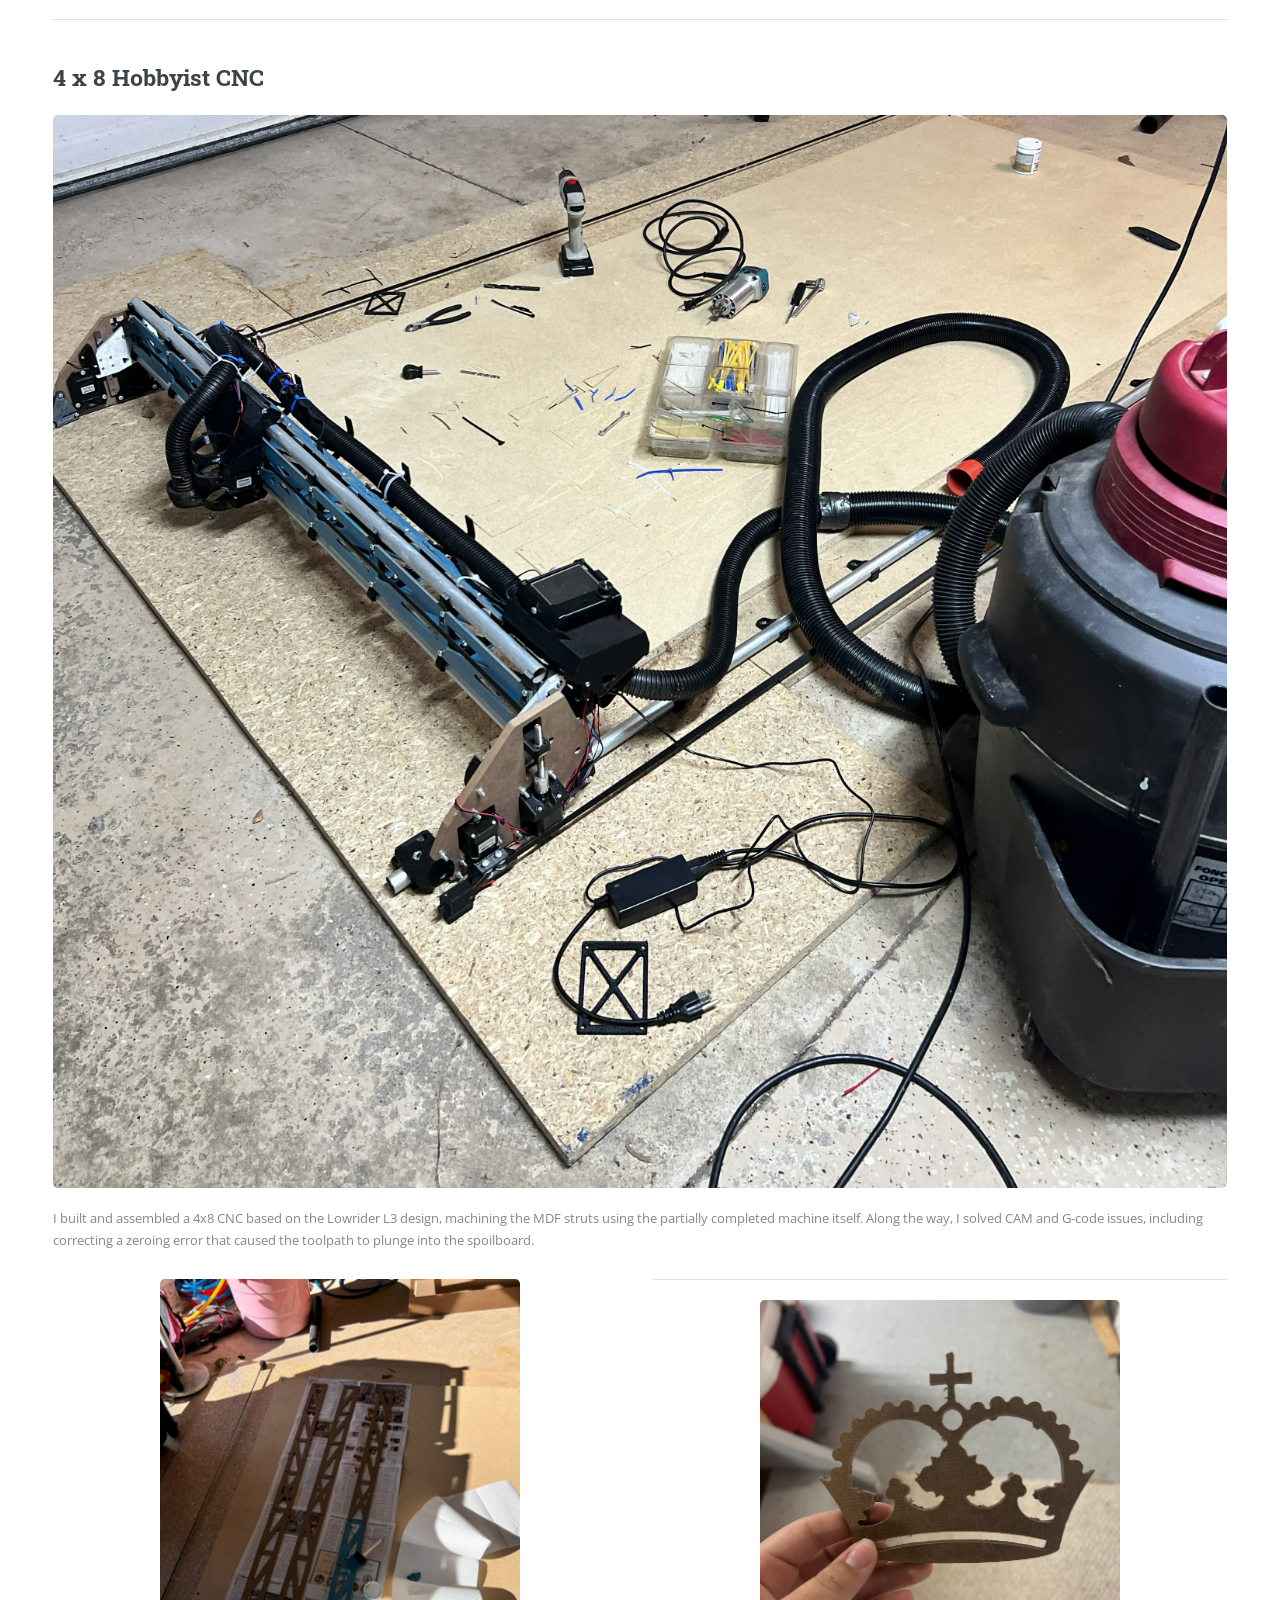
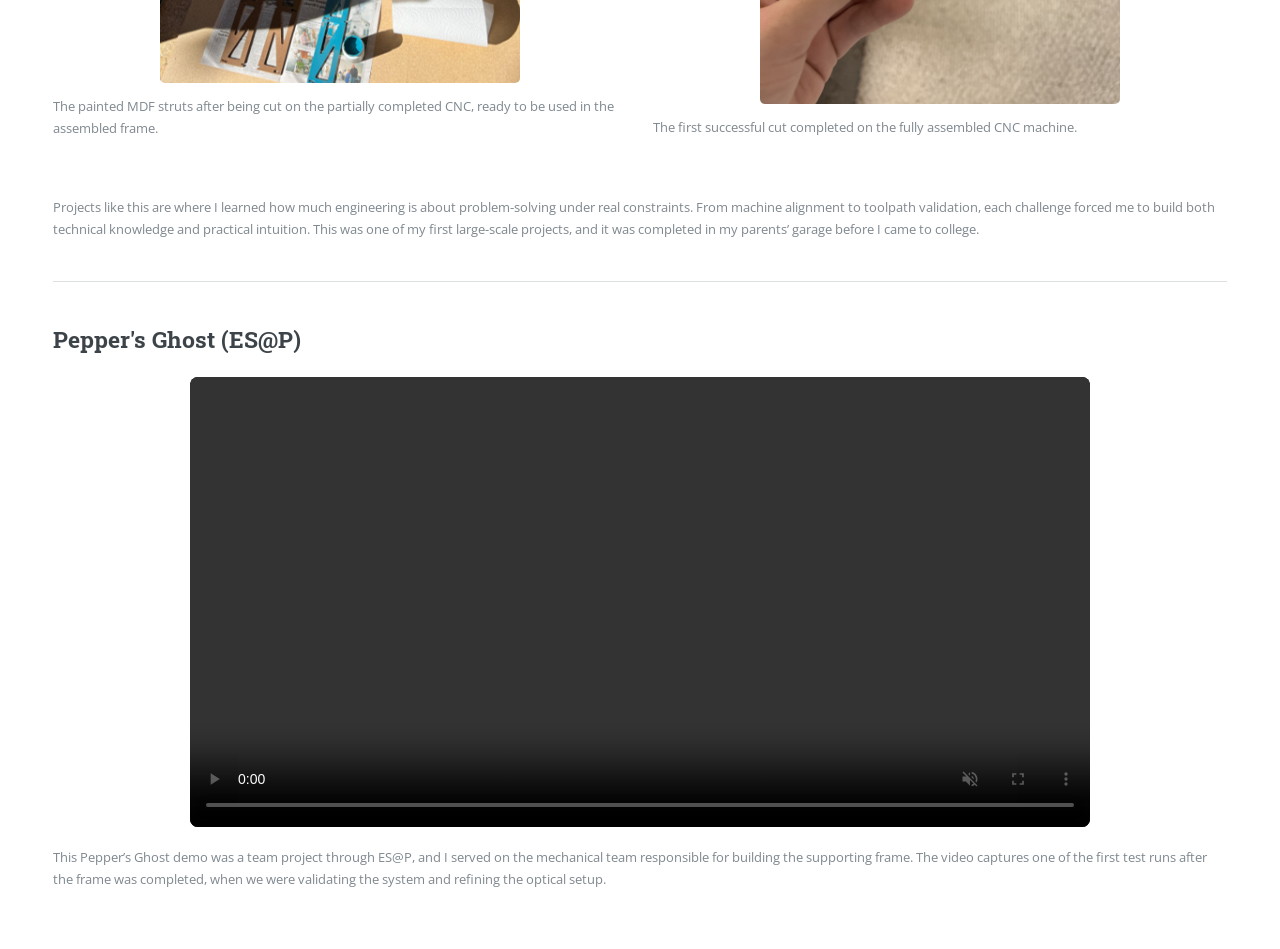
==== commit 80de3b3e: "fixed image loading" ====
--- a/Engineering_Projects.html
+++ b/Engineering_Projects.html
@@ -98,7 +98,7 @@
 											<hr class="major" />
 									<article id="hobbyist-cnc">
 										<h2>4 x 8 Hobbyist CNC</h2>
-										<span class="image main"><img src="images/Project-images/cnc-in-progress.png" alt="Hobbyist CNC project" /></span>
+										<span class="image main"><img src="images/Project-images/cnc-on-floor.png" alt="Hobbyist CNC project" /></span>
 										<p>I built and assembled a 4x8 CNC based on the Lowrider L3 design, machining the MDF struts using the partially completed machine itself. Along the way, I solved CAM and G-code issues, including correcting a zeroing error that caused the toolpath to plunge into the spoilboard.</p>
 										<div class="mini-posts">
 											<article>
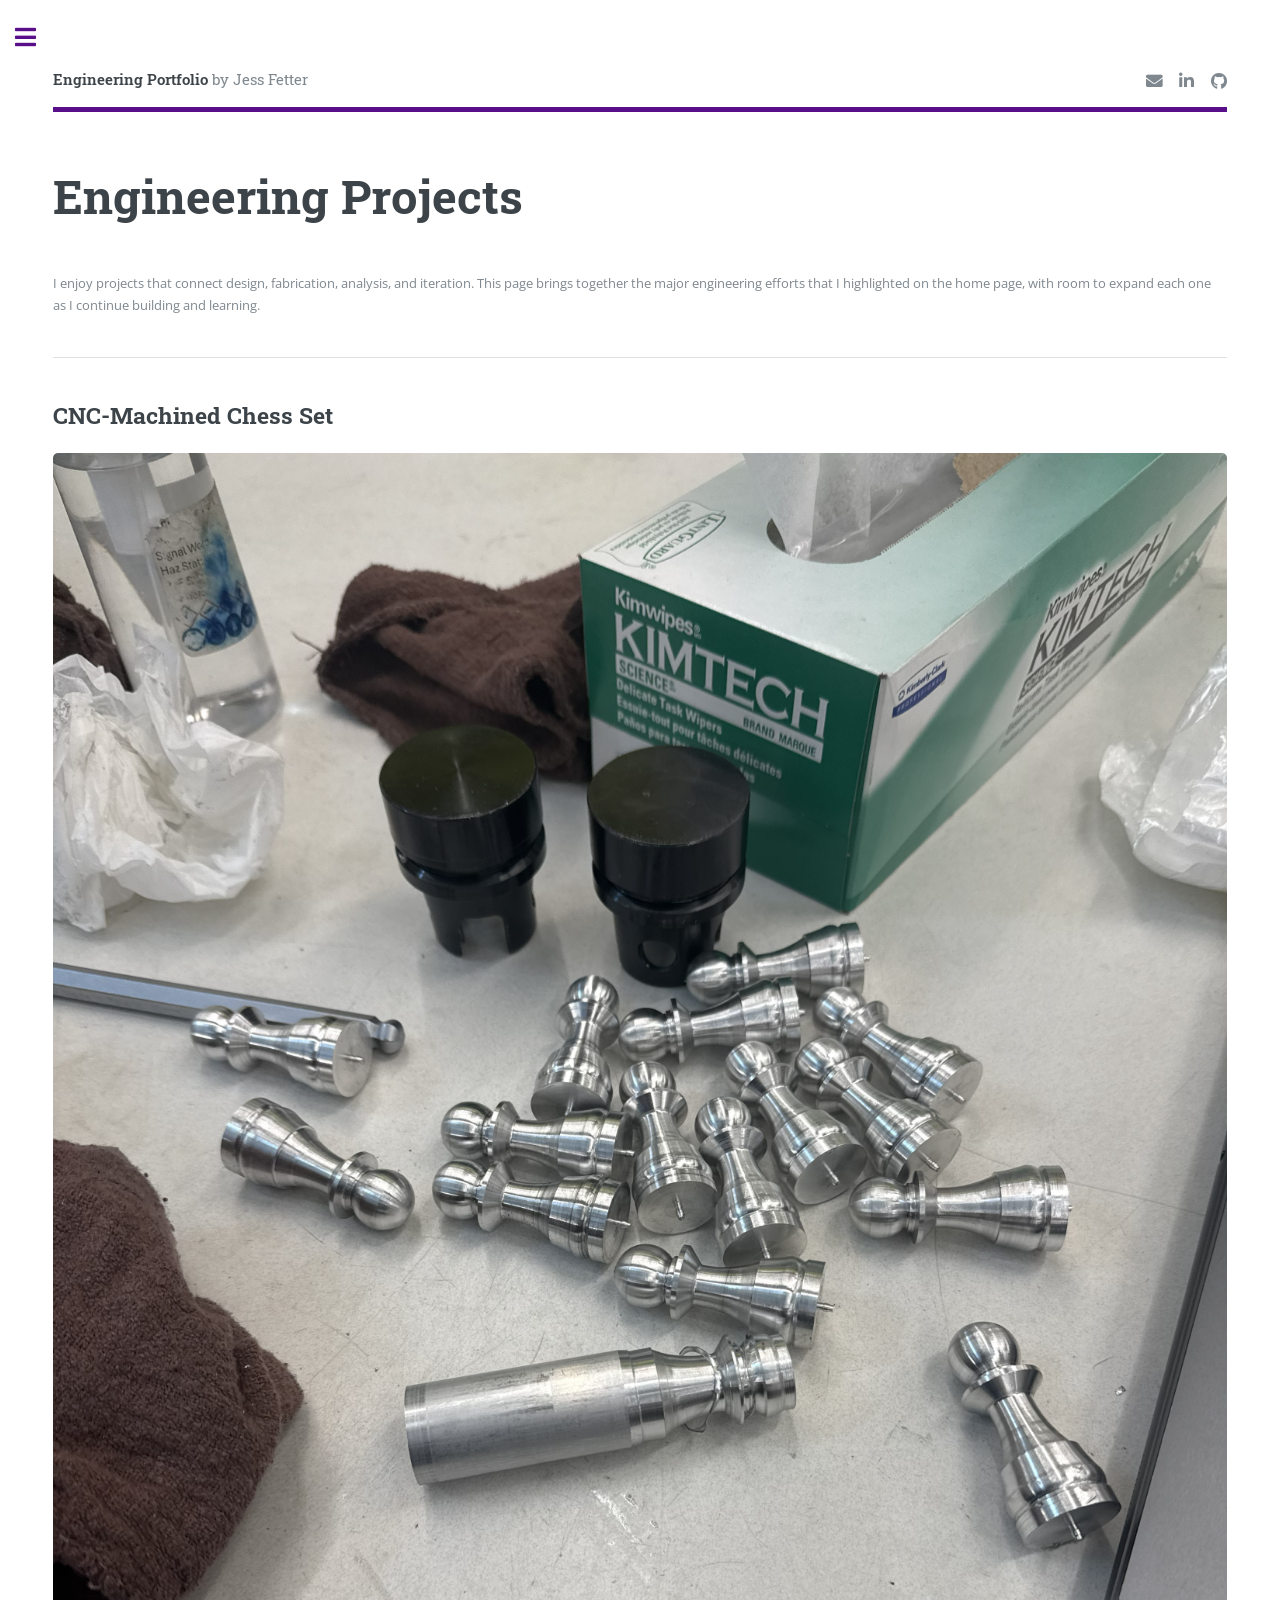
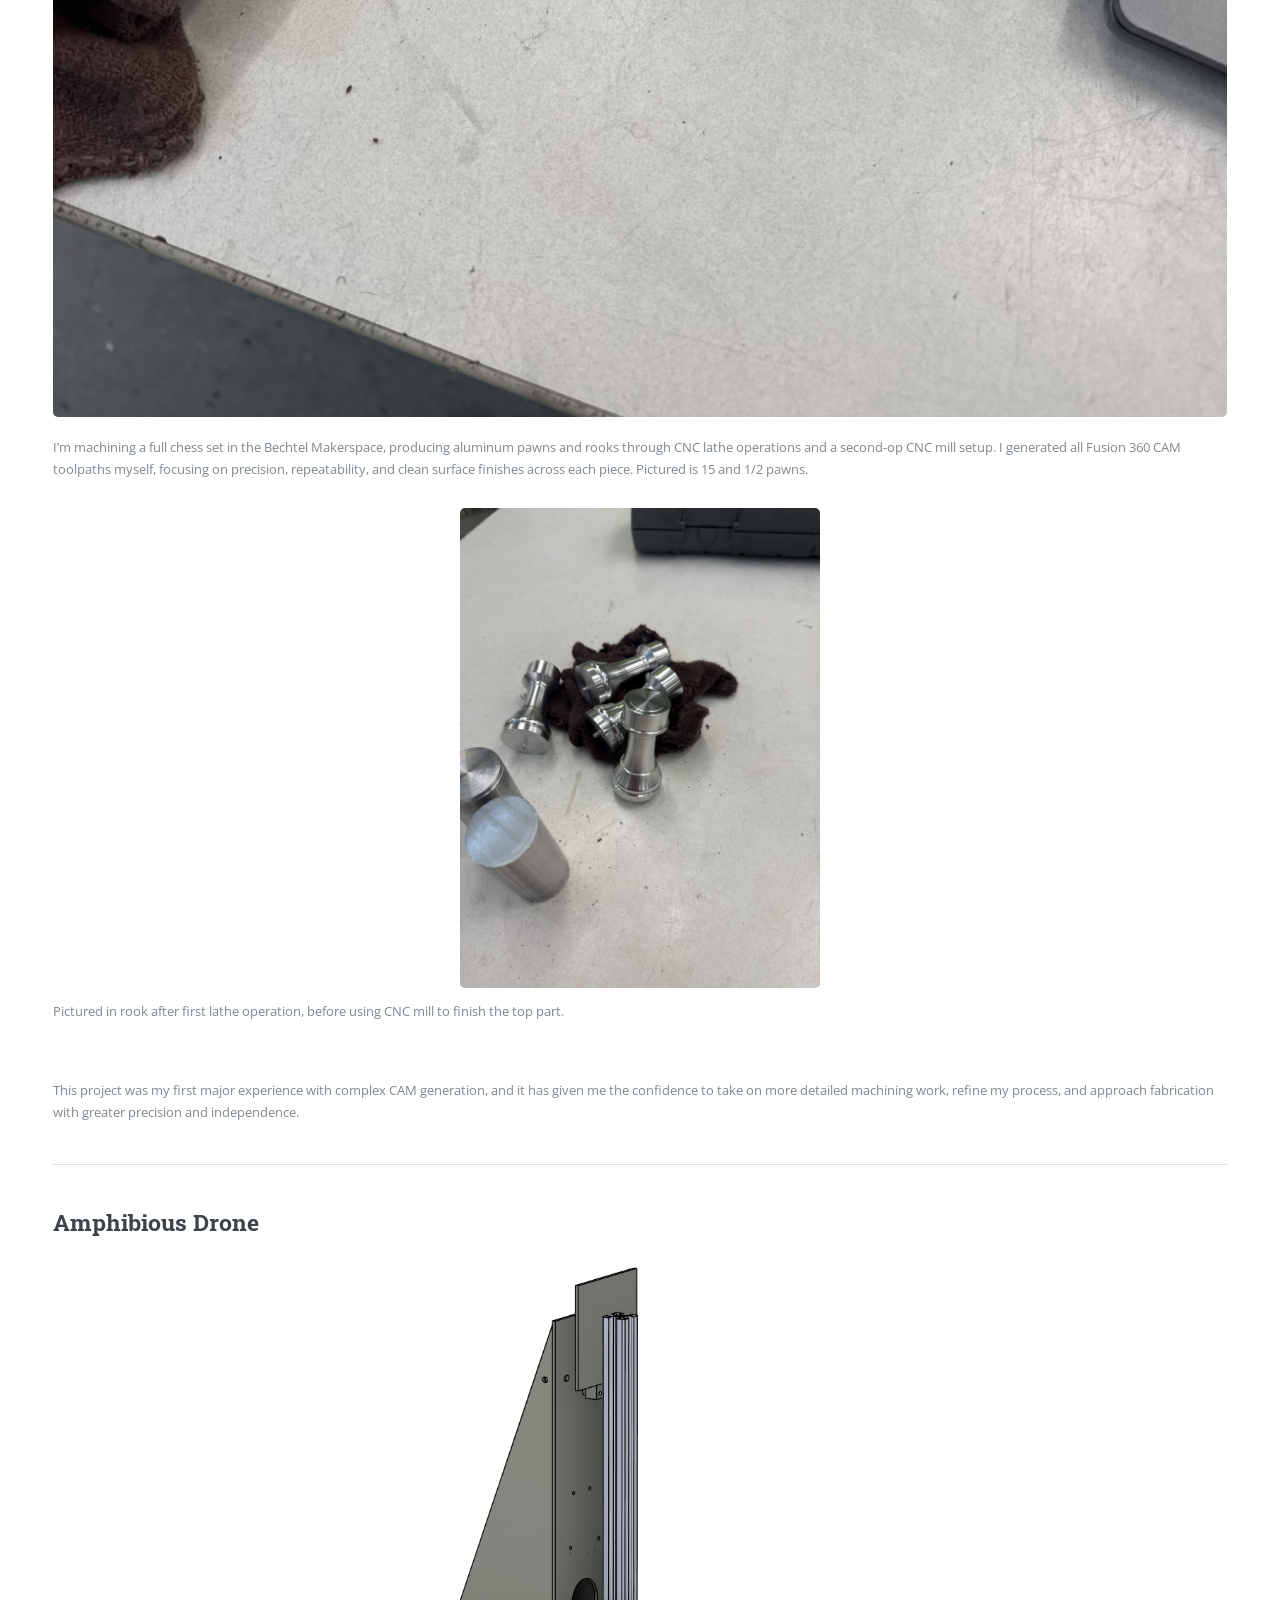
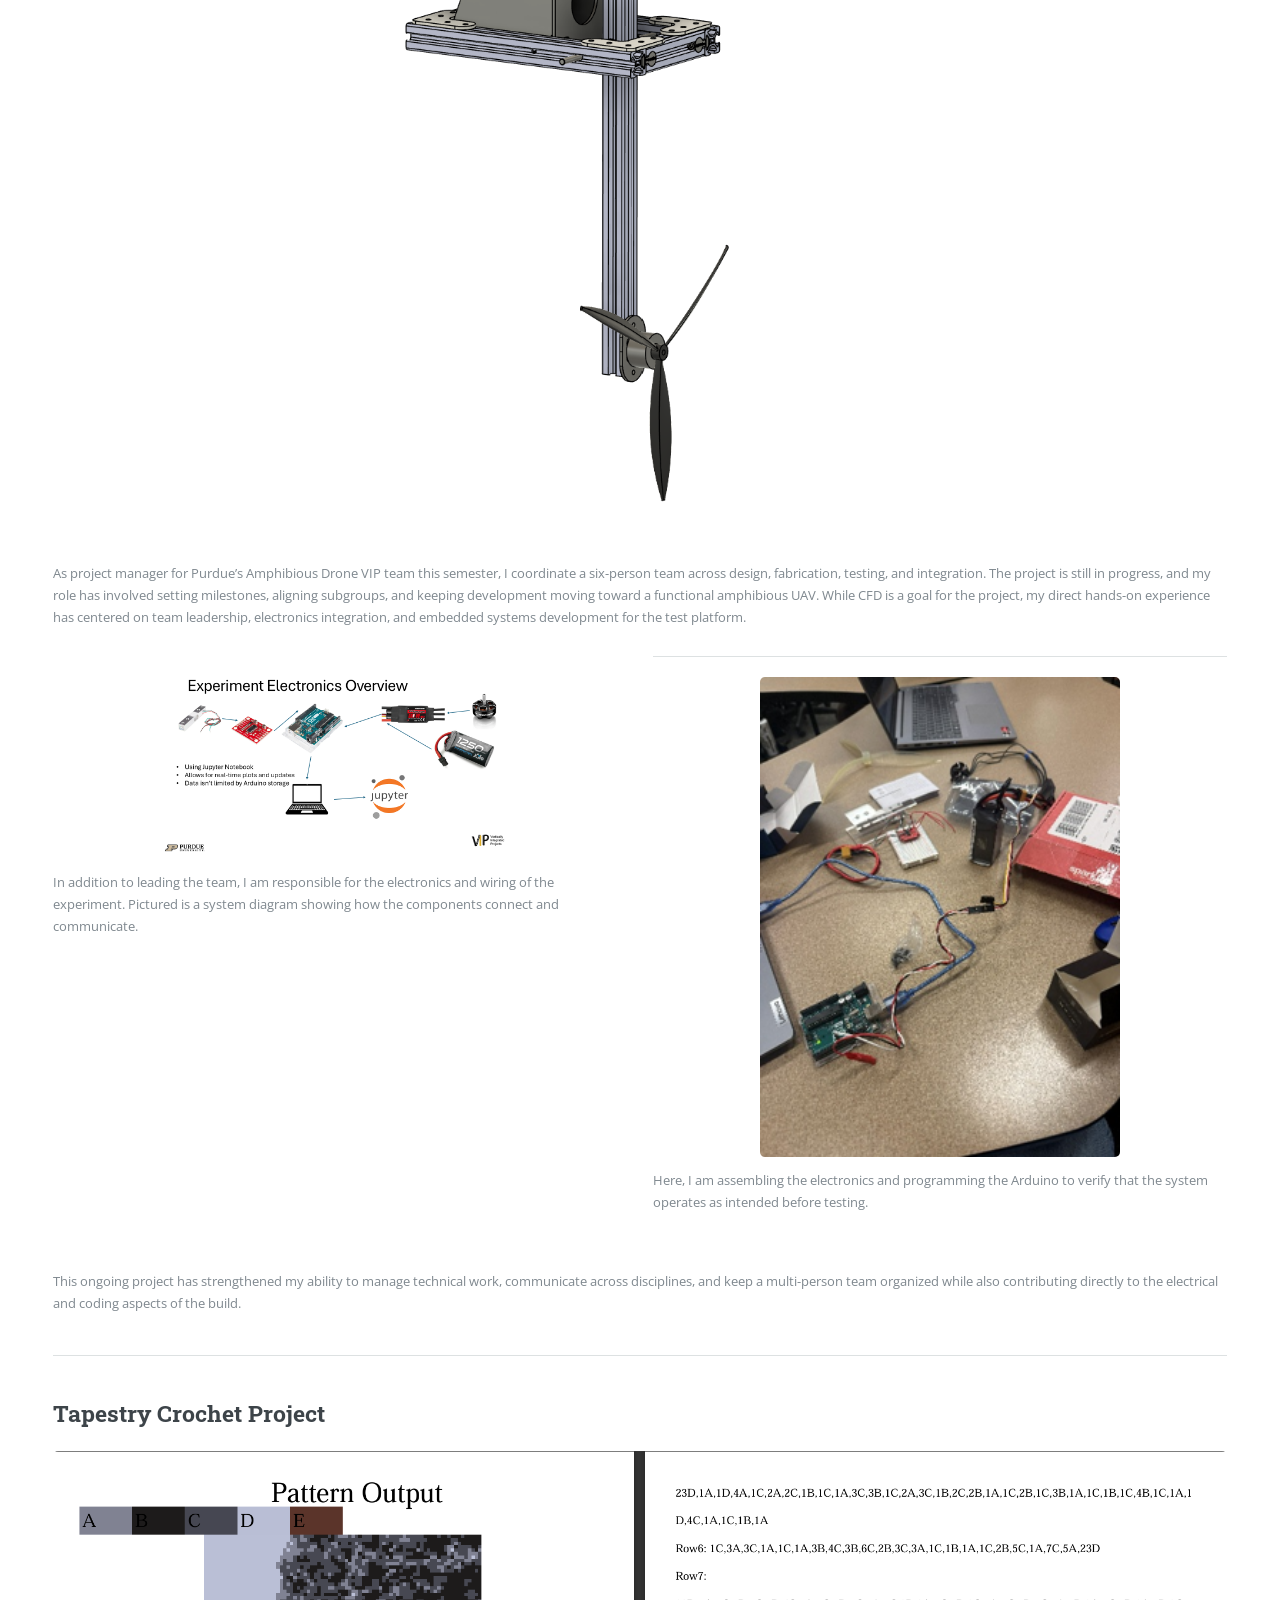
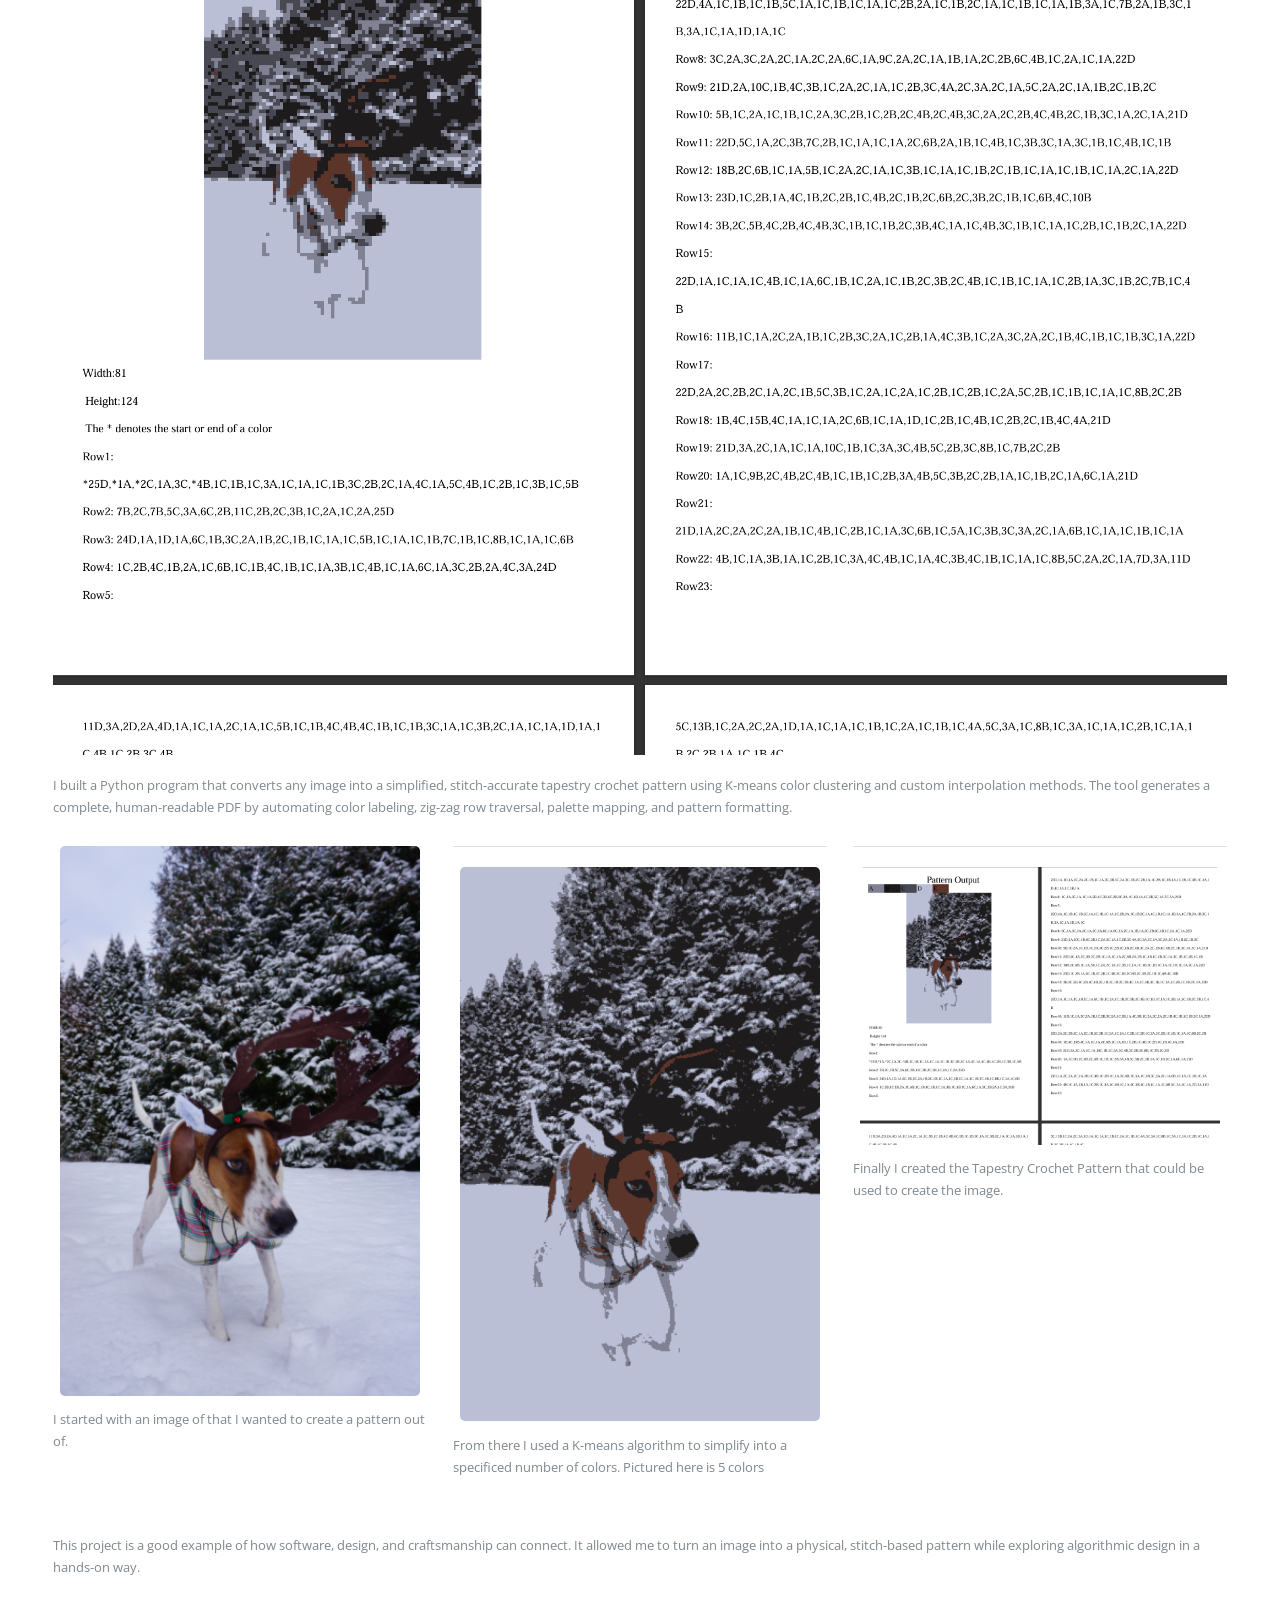
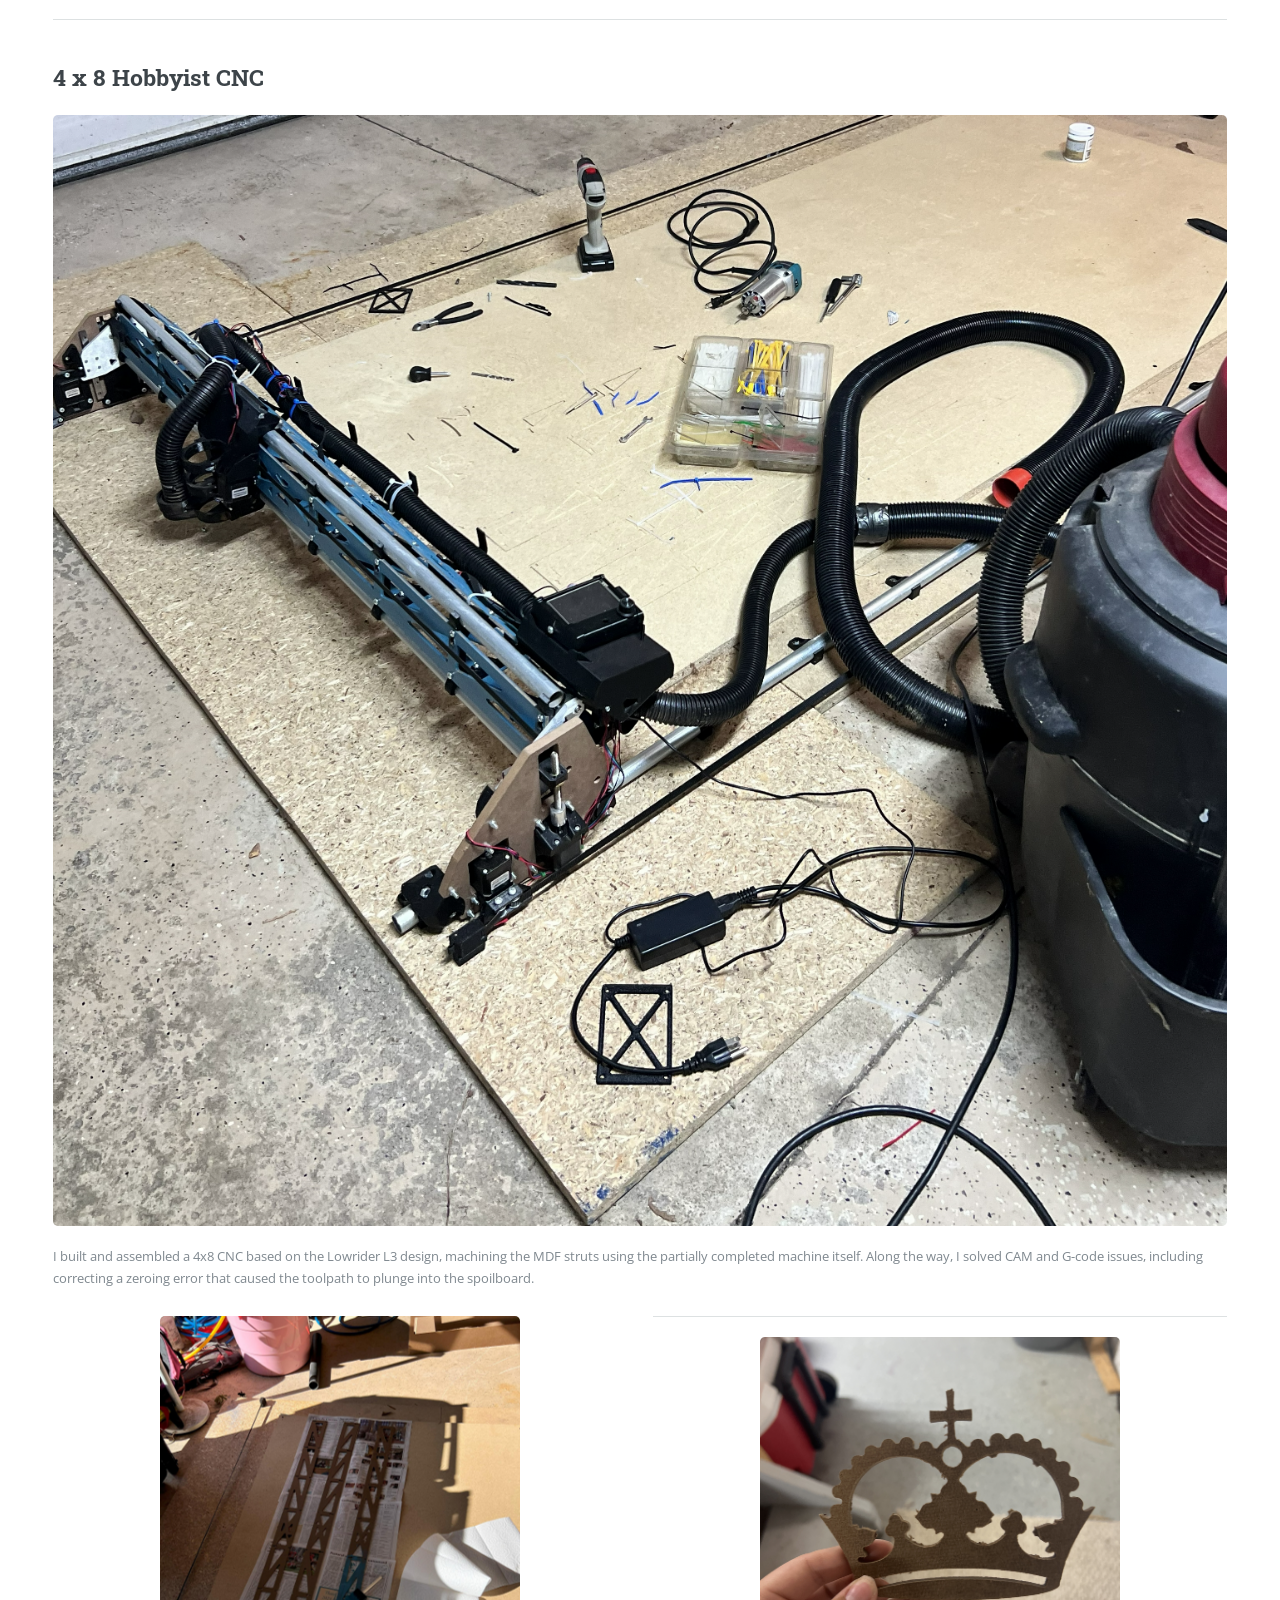
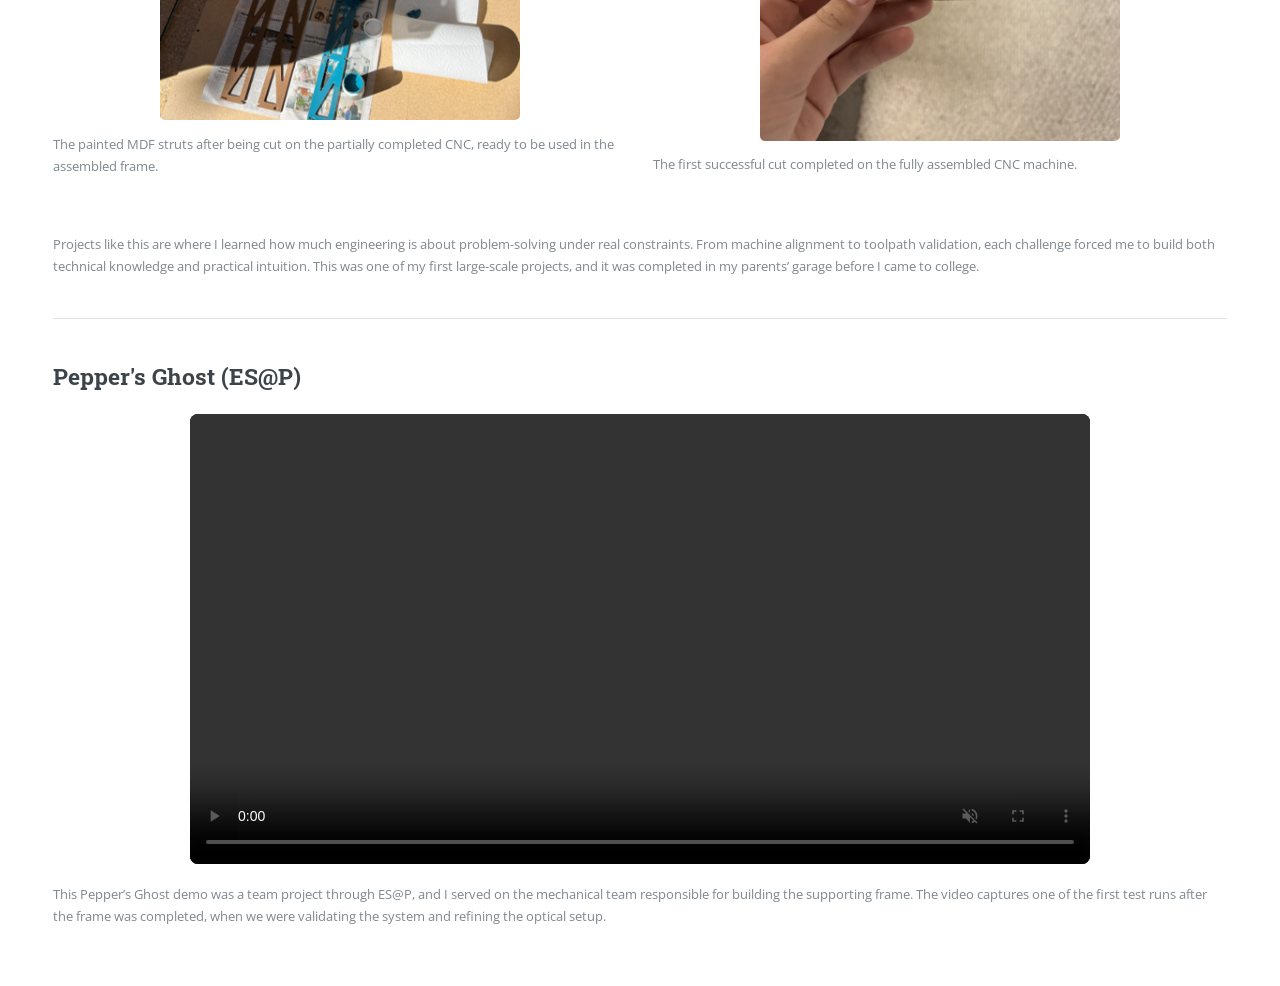
==== commit 002b8c67: "hopefully fixed image loading" ====
--- a/Engineering_Projects.html
+++ b/Engineering_Projects.html
@@ -98,7 +98,7 @@
 											<hr class="major" />
 									<article id="hobbyist-cnc">
 										<h2>4 x 8 Hobbyist CNC</h2>
-										<span class="image main"><img src="images/Project-images/cnc-on-floor.png" alt="Hobbyist CNC project" /></span>
+										<span class="image main"><img src="images/Project-images/cnc-wood.png" alt="Hobbyist CNC project" /></span>
 										<p>I built and assembled a 4x8 CNC based on the Lowrider L3 design, machining the MDF struts using the partially completed machine itself. Along the way, I solved CAM and G-code issues, including correcting a zeroing error that caused the toolpath to plunge into the spoilboard.</p>
 										<div class="mini-posts">
 											<article>
